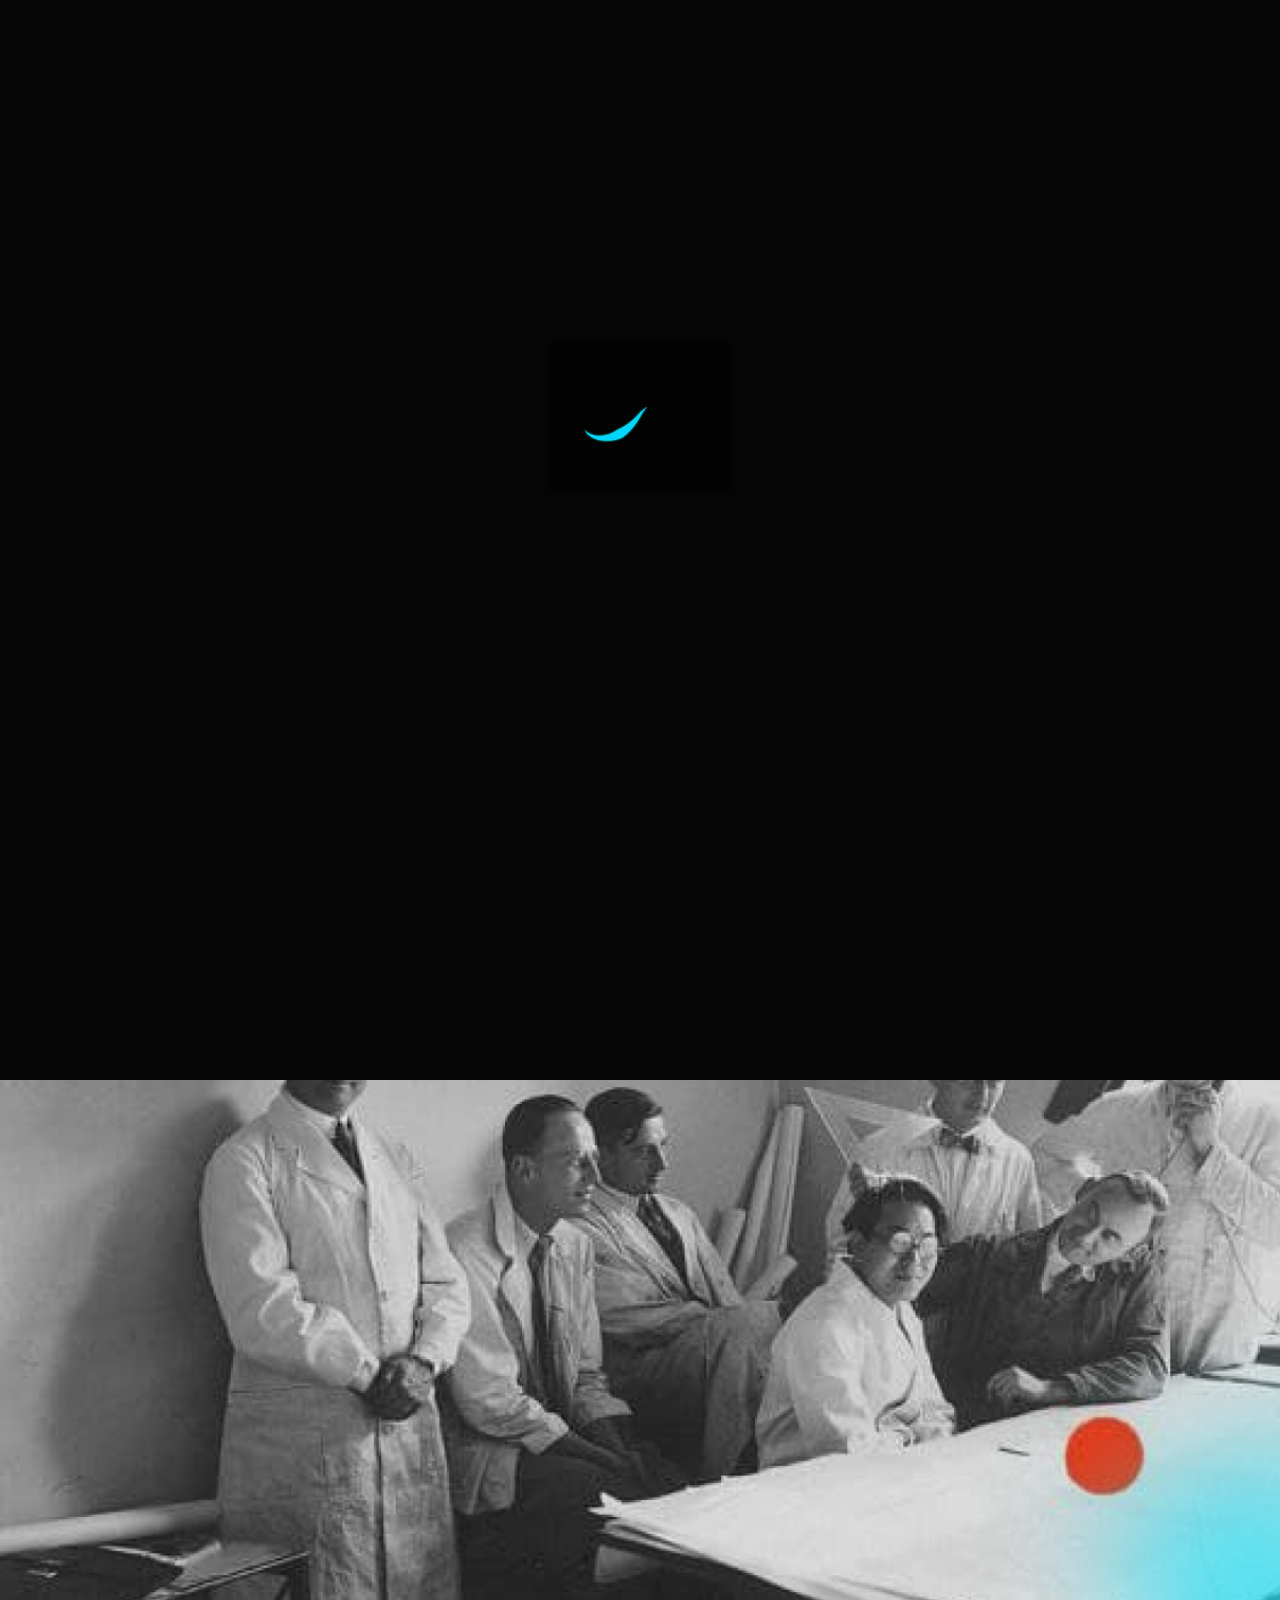
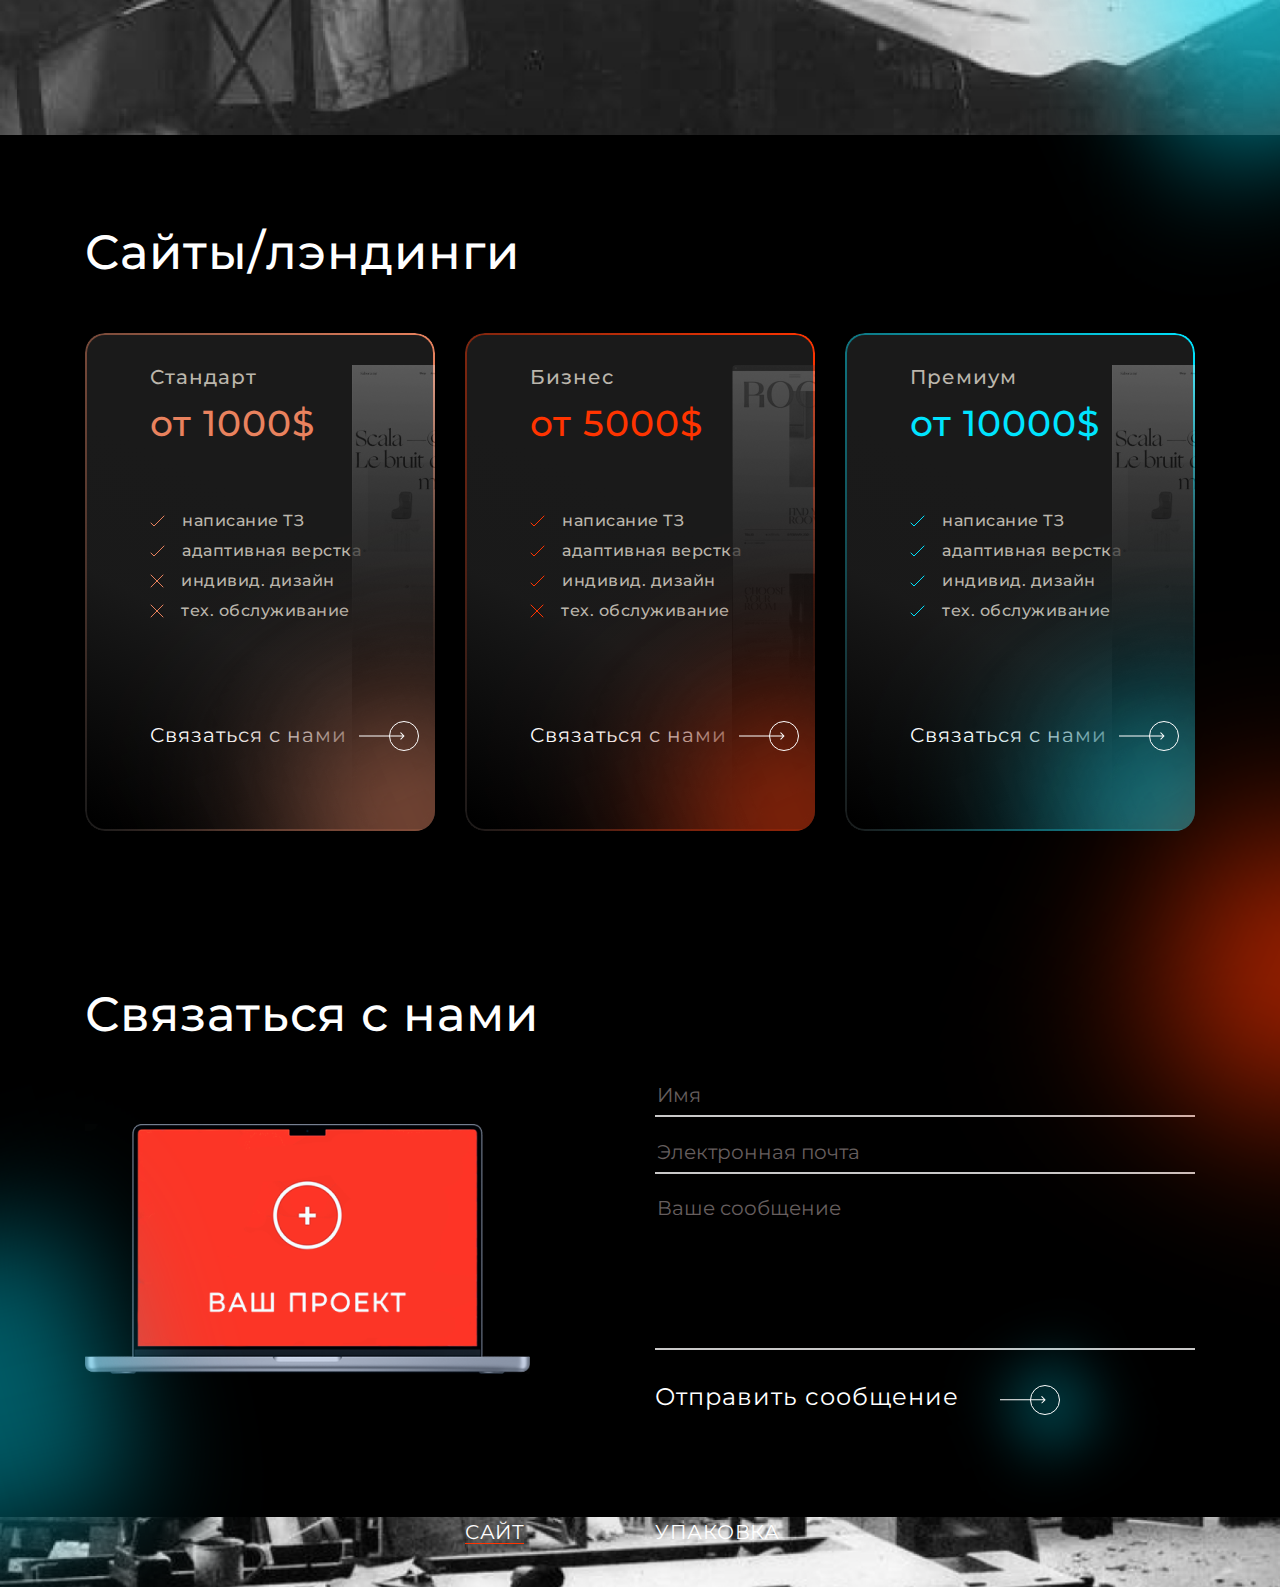
==== index.html @ 776e294a "feat: update pages" ====
<!DOCTYPE html>
<html lang="ru">

<head>
    <meta charset="UTF-8">
    <meta http-equiv="X-UA-Compatible" content="IE=edge">
    <meta name="viewport" content="width=device-width, initial-scale=1.0">
    <link rel="shortcut icon" href="./assets/favicon.png" type="image/x-icon">
    <link rel="stylesheet" href="./css/base.css">
    <link rel="stylesheet" href="./css/bootstrap/bootstrap.css">
    <link rel="stylesheet" href="./css/vendor.css">
    <link rel="stylesheet" href="./css/style.css">
    <title>Design Lab</title>
</head>

<body>
    <div class="wrapper">
        <header class="header">
            <div class="spot-1"></div>
            <div class="spot-2"></div>
            <div class="spot-3"></div>
            <div class="spot-4"></div>
            <div class="header__inner">
                <div class="header__menu">
                    <div class="container">
                        <div class="header__menu-list row">
                            <li
                                class="header__menu-item col-4 justify-content-center justify-content-sm-end  d-flex align-items-center">
                                <a href="./index.html" class="header__menu-link active">сайт</a>
                            </li>
                            <li class="header__menu-item col-4 d-flex justify-content-center align-items-center">
                                <a href="./index.html" class="header__menu-logo logo">
                                    <img src="./assets/header/logo.svg" alt="logo">
                                </a>
                            </li>
                            <li class="header__menu-item col-4 justify-content-start d-flex align-items-center">
                                <a href="./packing.html" class="header__menu-link">упаковка</a>
                            </li>
                        </div>
                    </div>
                </div>
                <div class="header__bottom">
                    <div class="container">
                        <div class="header__bottom-inner row justify-content-center">
                            <div class="col-5"></div>

                            <div class="header__bottom-content">
                                <h1 class="header__title">Создание <span>веб-сайта</span></h1>
                                <p class="header__bottom-text">
                                    поможет <span>достичь главных целей бизнеса:</span> привлечь новых клиентов и
                                    создать
                                    профессиональный образ предприятия</span>
                                </p>
                                <div class="header__button-box">
                                    <div class="spot">
                                    </div>
                                    <span>
                                        Оставить заявку на сайт
                                    </span>
                                    <a href="#contacts" class="header__button">
                                        <svg class="header__button-arrow" width="46" height="8" viewBox="0 0 46 8"
                                            fill="none" xmlns="http://www.w3.org/2000/svg">
                                            <path
                                                d="M45.3536 4.35355C45.5488 4.15829 45.5488 3.84171 45.3536 3.64645L42.1716 0.464466C41.9763 0.269204 41.6597 0.269204 41.4645 0.464466C41.2692 0.659728 41.2692 0.976311 41.4645 1.17157L44.2929 4L41.4645 6.82843C41.2692 7.02369 41.2692 7.34027 41.4645 7.53553C41.6597 7.7308 41.9763 7.7308 42.1716 7.53553L45.3536 4.35355ZM0 4.5H45V3.5H0V4.5Z"
                                                fill="white" />
                                        </svg>
                                        <svg class="header__button-circle" width="30" height="30" viewBox="0 0 30 30"
                                            fill="none" xmlns="http://www.w3.org/2000/svg">
                                            <circle cx="15" cy="15" r="14.5" stroke="white" />
                                        </svg>
                                    </a>
                                </div>
                            </div>
                            <div
                                class="header__bottom-image col-sm-7 col-11 d-flex justify-content-sm-end justify-content-center">
                                <img src="./assets/header/header-image.png" alt="header-image">
                            </div>
                        </div>

                    </div>
                </div>
            </div>
        </header>
        <main class="main">
            <section class="slider">
                <div class="slider__inner">
                    <div class="spot-2"></div>
                    <div class="container">
                        <h2 class="slider__title title">История дизайна</h2>
                        <div class="slider__numbers ">
                            <div class="spot"></div>
                            <div class="slider__number active" data-value="0">
                                01
                            </div>
                            <span class="slider__strip active"></span>
                            <div class="slider__number"  data-value="1" >
                                02
                            </div>
                            <span class="slider__strip"></span>
                            <div class="slider__number"  data-value="2">
                                03
                            </div>
                        </div>
                    </div>
                    <div class="slider__box" id="slider__box">
                        <div class="slider__slide slider__slide--first ">
                            <!-- <img src="./assets/slider/first-slide.jpg" alt="first-slide"> -->
                        </div>
                        <div class="slider__slide  slider__slide--second">
                            <!-- <img src="./assets/slider/second-slide.jpg" alt="second-slide"> -->
                        </div>
                        <div class="slider__slide  slider__slide--third">
                            <!-- <img src="./assets/slider/third-slide.jpg" alt="third-slide"> -->
                        </div>
                    </div>
                </div>
            </section>
            <section class="prices">
                <div class="spot"></div>
                <div class="container">
                    <h2 class="prices__title title">
                        Cайты/лэндинги
                    </h2>
                    <div class="prices__inner row">
                        <div class="col-lg-4 col-sm-6 col-12 ">
                            <div class="prices__box prices__box--standart" >
                                <div class="prices__box-spot--first"></div>
                                <div class="prices__box-spot--second"></div>
                                <img class="prices__box-img" src="./assets/prices/first-item.png" alt="standart">
                                <span class="prices__box-name">Стандарт </span>
                                <div class="prices__box-price">от 1000$</div>
                                <ul class="prices__box-services">
                                    <li>
                                        <svg width="15" height="12" viewBox="0 0 15 12" fill="none"
                                            xmlns="http://www.w3.org/2000/svg">
                                            <path d="M1 8L4 11L14 1" stroke="#E9825E" stroke-linecap="round" />
                                        </svg>
                                        <span>
                                            написание ТЗ
                                        </span>
                                    </li>
                                    <li>
                                        <svg width="15" height="12" viewBox="0 0 15 12" fill="none"
                                            xmlns="http://www.w3.org/2000/svg">
                                            <path d="M1 8L4 11L14 1" stroke="#E9825E" stroke-linecap="round" />
                                        </svg>
                                        <span>
                                            адаптивная верстка
                                        </span>
                                    </li>
                                    <li>
                                        <svg width="14" height="14" viewBox="0 0 14 14" fill="none"
                                            xmlns="http://www.w3.org/2000/svg">
                                            <path d="M1 1L13 13M13 1L1 13" stroke="#E9825E" stroke-linecap="round" />
                                        </svg>
                                        <span>
                                            индивид. дизайн
                                        </span>

                                    </li>
                                    <li>
                                        <svg width="14" height="14" viewBox="0 0 14 14" fill="none"
                                            xmlns="http://www.w3.org/2000/svg">
                                            <path d="M1 1L13 13M13 1L1 13" stroke="#E9825E" stroke-linecap="round" />
                                        </svg>
                                        <span>
                                            тех. обслуживание
                                        </span>
                                    </li>
                                </ul>
                                <div class="prices__box-contact">
                                    <span>Связаться с нами</span>
                                    <a href="#contacts" class="prices__box-button">
                                        <svg class="prices__box-arrow" width="46" height="8" viewBox="0 0 46 8"
                                            fill="none" xmlns="http://www.w3.org/2000/svg">
                                            <path
                                                d="M45.3536 4.35355C45.5488 4.15829 45.5488 3.84171 45.3536 3.64645L42.1716 0.464466C41.9763 0.269204 41.6597 0.269204 41.4645 0.464466C41.2692 0.659728 41.2692 0.976311 41.4645 1.17157L44.2929 4L41.4645 6.82843C41.2692 7.02369 41.2692 7.34027 41.4645 7.53553C41.6597 7.7308 41.9763 7.7308 42.1716 7.53553L45.3536 4.35355ZM0 4.5H45V3.5H0V4.5Z"
                                                fill="white" />
                                        </svg>
                                        <svg class="prices__box-circle" width="30" height="30" viewBox="0 0 30 30"
                                            fill="none" xmlns="http://www.w3.org/2000/svg">
                                            <circle cx="15" cy="15" r="14.5" stroke="white" />
                                        </svg>
                                    </a>
                                </div>
                            </div>
                        </div>
                        <div class="col-lg-4 col-sm-6 col-12">
                            <div class="prices__box  prices__box--business">
                                <div class="prices__box-spot--first"></div>
                                <div class="prices__box-spot--second"></div>
                                <img class="prices__box-img" src="./assets/prices/second-item.png" alt="business">

                                <span class="prices__box-name">Бизнес</span>
                                <div class="prices__box-price">от 5000$</div>
                                <ul class="prices__box-services">
                                    <li>
                                        <svg width="15" height="12" viewBox="0 0 15 12" fill="none"
                                            xmlns="http://www.w3.org/2000/svg">
                                            <path d="M1 8L4 11L14 1" stroke="#FF3400" stroke-linecap="round" />
                                        </svg>
                                        <span>
                                            написание ТЗ
                                        </span>
                                    </li>
                                    <li>
                                        <svg width="15" height="12" viewBox="0 0 15 12" fill="none"
                                            xmlns="http://www.w3.org/2000/svg">
                                            <path d="M1 8L4 11L14 1" stroke="#FF3400" stroke-linecap="round" />
                                        </svg>
                                        <span>
                                            адаптивная верстка
                                        </span>
                                    </li>
                                    <li>
                                        <svg width="15" height="12" viewBox="0 0 15 12" fill="none"
                                            xmlns="http://www.w3.org/2000/svg">
                                            <path d="M1 8L4 11L14 1" stroke="#FF3400" stroke-linecap="round" />
                                        </svg>
                                        <span>
                                            индивид. дизайн
                                        </span>

                                    </li>
                                    <li>
                                        <svg width="14" height="14" viewBox="0 0 14 14" fill="none"
                                            xmlns="http://www.w3.org/2000/svg">
                                            <path d="M1 1L13 13M13 1L1 13" stroke="#FF3400" stroke-linecap="round" />
                                        </svg>
                                        <span>
                                            тех. обслуживание
                                        </span>
                                    </li>
                                </ul>
                                <div class="prices__box-contact">
                                    <span>Связаться с нами</span>
                                    <a href="#contacts" class="prices__box-button">
                                        <svg class="prices__box-arrow" width="46" height="8" viewBox="0 0 46 8"
                                            fill="none" xmlns="http://www.w3.org/2000/svg">
                                            <path
                                                d="M45.3536 4.35355C45.5488 4.15829 45.5488 3.84171 45.3536 3.64645L42.1716 0.464466C41.9763 0.269204 41.6597 0.269204 41.4645 0.464466C41.2692 0.659728 41.2692 0.976311 41.4645 1.17157L44.2929 4L41.4645 6.82843C41.2692 7.02369 41.2692 7.34027 41.4645 7.53553C41.6597 7.7308 41.9763 7.7308 42.1716 7.53553L45.3536 4.35355ZM0 4.5H45V3.5H0V4.5Z"
                                                fill="white" />
                                        </svg>
                                        <svg class="prices__box-circle" width="30" height="30" viewBox="0 0 30 30"
                                            fill="none" xmlns="http://www.w3.org/2000/svg">
                                            <circle cx="15" cy="15" r="14.5" stroke="white" />
                                        </svg>
                                    </a>
                                </div>
                            </div>
                        </div>
                        <div class="col-lg-4 col-sm-6 col-12">
                            <div class="prices__box  prices__box--premium ">
                                <div class="prices__box-spot--first"></div>
                                <div class="prices__box-spot--second"></div>
                                <img class="prices__box-img" src="./assets/prices/third-item.png" alt="premium">
                                <span class="prices__box-name">Премиум</span>
                                <div class="prices__box-price">от 10000$</div>
                                <ul class="prices__box-services">
                                    <li>
                                        <svg width="15" height="12" viewBox="0 0 15 12" fill="none"
                                            xmlns="http://www.w3.org/2000/svg">
                                            <path d="M1 8L4 11L14 1" stroke="#00E4FF" stroke-linecap="round" />
                                        </svg>
                                        <span>
                                            написание ТЗ
                                        </span>
                                    </li>
                                    <li>
                                        <svg width="15" height="12" viewBox="0 0 15 12" fill="none"
                                            xmlns="http://www.w3.org/2000/svg">
                                            <path d="M1 8L4 11L14 1" stroke="#00E4FF" stroke-linecap="round" />
                                        </svg>
                                        <span>
                                            адаптивная верстка
                                        </span>
                                    </li>
                                    <li>
                                        <svg width="15" height="12" viewBox="0 0 15 12" fill="none"
                                            xmlns="http://www.w3.org/2000/svg">
                                            <path d="M1 8L4 11L14 1" stroke="#00E4FF" stroke-linecap="round" />
                                        </svg>
                                        <span>
                                            индивид. дизайн
                                        </span>

                                    </li>
                                    <li>
                                        <svg width="15" height="12" viewBox="0 0 15 12" fill="none"
                                            xmlns="http://www.w3.org/2000/svg">
                                            <path d="M1 8L4 11L14 1" stroke="#00E4FF" stroke-linecap="round" />
                                        </svg>
                                        <span>
                                            тех. обслуживание
                                        </span>
                                    </li>
                                </ul>
                                <div class="prices__box-contact">
                                    <span>Связаться с нами</span>
                                    <a href="#contacts" class="prices__box-button">
                                        <svg class="prices__box-arrow" width="46" height="8" viewBox="0 0 46 8"
                                            fill="none" xmlns="http://www.w3.org/2000/svg">
                                            <path
                                                d="M45.3536 4.35355C45.5488 4.15829 45.5488 3.84171 45.3536 3.64645L42.1716 0.464466C41.9763 0.269204 41.6597 0.269204 41.4645 0.464466C41.2692 0.659728 41.2692 0.976311 41.4645 1.17157L44.2929 4L41.4645 6.82843C41.2692 7.02369 41.2692 7.34027 41.4645 7.53553C41.6597 7.7308 41.9763 7.7308 42.1716 7.53553L45.3536 4.35355ZM0 4.5H45V3.5H0V4.5Z"
                                                fill="white" />
                                        </svg>
                                        <svg class="prices__box-circle" width="30" height="30" viewBox="0 0 30 30"
                                            fill="none" xmlns="http://www.w3.org/2000/svg">
                                            <circle cx="15" cy="15" r="14.5" stroke="white" />
                                        </svg>
                                    </a>
                                </div>
                            </div>
                        </div>
                    </div>
                </div>
            </section>
            <section class="contacts" id="contacts">
                <div class="spot-1"></div>
                <div class="container">
                    <div class="contacts__inner">
                        <h2 class="contacts__title title">
                            Связаться с нами
                        </h2>
                        <div class="row d-flex justify-content-center">
                            <div class="col-sm-5 col-10">
                                <div class="contacts__image">
                                    <div class="contacts__image-box">
                                        <img src="./assets/contacts/computer.png" alt="computer">
                                    </div>
                                </div>
                            </div>
                            <div class="col-1 contacts__empty-box"></div>
                            <div class="col-sm-6 col-12">
                                <form name="contactForm" id="contactForm" method="post" novalidate="novalidate">
                                    <fieldset>
                                        <div class="form-field">
                                            <input name="contactName" type="text" id="contactName" placeholder="Имя"
                                                value="" minlength="2" required="" aria-required="true"
                                                class="full-width">
                                        </div>
                                        <div class="form-field">
                                            <input name="contactEmail" type="email" id="contactEmail"
                                                placeholder="Электронная почта" value="" required=""
                                                aria-required="true" class="full-width">
                                        </div>
                                        <div class="form-field">
                                            <textarea name="contactMessage" id="contactMessage"
                                                placeholder="Ваше сообщение" rows="6" cols="50" required=""
                                                aria-required="true" class="full-width"></textarea>
                                        </div>
                                        <div class="form-field form__button-box">
                                            <div class="spot"></div>
                                            <span class="form__prebutton">
                                                Отправить сообщение
                                            </span>
                                            <button class="form__button">
                                               
                                                <svg class="form__button-arrow" width="46" height="8" viewBox="0 0 46 8"
                                                    fill="none" xmlns="http://www.w3.org/2000/svg">
                                                    <path
                                                        d="M45.3536 4.35355C45.5488 4.15829 45.5488 3.84171 45.3536 3.64645L42.1716 0.464466C41.9763 0.269204 41.6597 0.269204 41.4645 0.464466C41.2692 0.659728 41.2692 0.976311 41.4645 1.17157L44.2929 4L41.4645 6.82843C41.2692 7.02369 41.2692 7.34027 41.4645 7.53553C41.6597 7.7308 41.9763 7.7308 42.1716 7.53553L45.3536 4.35355ZM0 4.5H45V3.5H0V4.5Z"
                                                        fill="white" />
                                                </svg>
                                                <svg class="form__button-circle" width="30" height="30"
                                                    viewBox="0 0 30 30" fill="none" xmlns="http://www.w3.org/2000/svg">
                                                    <circle cx="15" cy="15" r="14.5" stroke="white" />
                                                </svg>
                                            </button>
                                        </div>
                                    </fieldset>
                                </form>
                            </div>
                        </div>
                    </div>
                </div>
            </section>
        </main>
        <footer class="footer">
            <div class="container">
                <div class="footer__inner">
                    <div class="row justify-content-center">
                        <div class="col-lg-4 col-sm-6"></div>
                        <div class="col-lg-2 col-4 col-sm-3">
                            <a href="./index.html" class="footer__site footer__link active">сайт</a>
                        </div>
                        <div class="col-lg-2 col-6 col-sm-3">
                            <a href="./packing.html" class="footer__packaging footer__link">
                                упаковка
                            </a>
                        </div>
                        <div class="col-lg-4 col-10 col-sm-6 ms-sm-auto">
                            <a href="http://lab-design.by/" class="footer__email">
                                Дизайн сайта — www.lab-design.by
                            </a>
                        </div>
                    </div>
                </div>
            </div>
        </footer>



        <div class="gradient-box">



        </div>
</body>
<div id="preloader">
    <div id="loader">
        <!-- <div class="line-scale-pulse-out">
                    <div></div>
                    <div></div>
                    <div></div>
                    <div></div>
                    <div></div> -->
        <img src="./assets/preloder.gif" alt="preloder">
    </div>
</div>
</div>


<script
      src="https://code.jquery.com/jquery-3.6.0.min.js"
      integrity="sha256-/xUj+3OJU5yExlq6GSYGSHk7tPXikynS7ogEvDej/m4="
      crossorigin="anonymous"
    ></script>
<script src="js/plugins.js"></script>
<script src="js/main.js"></script>
<script src="js/scroll.js"></script>
<script src="js/menu.js"></script>
</body>



</html>
---- css/base.css ----
html {
    font-family: sans-serif;
    line-height: 1.15;
    -ms-text-size-adjust: 100%;
    -webkit-text-size-adjust: 100%;
}

body {
    margin: 0;
}
ul,ol{
    padding: 0 !important;
}
article,
aside,
footer,
header,
nav,
section {
    display: block;
}

h1 {
    font-size: 2em;
    margin: 0.67em 0;
}

figcaption,
figure,
main {
    display: block;
}

figure {
    margin: 1em 40px;
}

hr {
    box-sizing: content-box;
    height: 0;
    overflow: visible;
}

pre {
    font-family: monospace, monospace;
    font-size: 1em;
}

a {
    background-color: transparent;
    -webkit-text-decoration-skip: objects;
}

a:active,
a:hover {
    outline-width: 0;
}

abbr[title] {
    border-bottom: none;
    text-decoration: underline;
    text-decoration: underline dotted;
}

b,
strong {
    font-weight: inherit;
}

b,
strong {
    font-weight: bolder;
}

code,
kbd,
samp {
    font-family: monospace, monospace;
    font-size: 1em;
}

dfn {
    font-style: italic;
}

mark {
    background-color: #ff0;
    color: #000;
}

small {
    font-size: 80%;
}

sub,
sup {
    font-size: 75%;
    line-height: 0;
    position: relative;
    vertical-align: baseline;
}

sub {
    bottom: -0.25em;
}

sup {
    top: -0.5em;
}

audio,
video {
    display: inline-block;
}

audio:not([controls]) {
    display: none;
    height: 0;
}

img {
    border-style: none;
}

svg:not(:root) {
    overflow: hidden;
}

button,
input,
optgroup,
select,
textarea {
    font-family: sans-serif;
    font-size: 100%;
    line-height: 1.15;
    margin: 0;
}

button,
input {
    overflow: visible;
}

button,
select {
    text-transform: none;
}

button,
html [type="button"],
[type="reset"],
[type="submit"] {
    -webkit-appearance: button;
}

button::-moz-focus-inner,
[type="button"]::-moz-focus-inner,
[type="reset"]::-moz-focus-inner,
[type="submit"]::-moz-focus-inner {
    border-style: none;
    padding: 0;
}

button:-moz-focusring,
[type="button"]:-moz-focusring,
[type="reset"]:-moz-focusring,
[type="submit"]:-moz-focusring {
    outline: 1px dotted ButtonText;
}

fieldset {
    border: 1px solid #c0c0c0;
    margin: 0 2px;
    padding: 0.35em 0.625em 0.75em;
}

legend {
    box-sizing: border-box;
    color: inherit;
    display: table;
    max-width: 100%;
    padding: 0;
    white-space: normal;
}

progress {
    display: inline-block;
    vertical-align: baseline;
}

textarea {
    overflow: auto;
}

[type="checkbox"],
[type="radio"] {
    box-sizing: border-box;
    padding: 0;
}

[type="number"]::-webkit-inner-spin-button,
[type="number"]::-webkit-outer-spin-button {
    height: auto;
}

[type="search"] {
    -webkit-appearance: textfield;
    outline-offset: -2px;
}

[type="search"]::-webkit-search-cancel-button,
[type="search"]::-webkit-search-decoration {
    -webkit-appearance: none;
}

::-webkit-file-upload-button {
    -webkit-appearance: button;
    font: inherit;
}

details,
menu {
    display: block;
}

summary {
    display: list-item;
}

canvas {
    display: inline-block;
}

template {
    display: none;
}

[hidden] {
    display: none;
}


/* ===================================================================
 * # basic/base setup styles
 *
 * ------------------------------------------------------------------- */
html {
    font-size: 62.5%;
    box-sizing: border-box;
}

*,
*::before,
*::after {
    box-sizing: inherit;
}

body {
    font-weight: normal;
    line-height: 1;
    word-wrap: break-word;
    text-rendering: optimizeLegibility;
    -webkit-overflow-scrolling: touch;
    -webkit-text-size-adjust: none;
}

body,
input,
button {
    -moz-osx-font-smoothing: grayscale;
    -webkit-font-smoothing: antialiased;
}


/* ------------------------------------------------------------------- 
 * ## Media
 * ------------------------------------------------------------------- */
img,
video {
    max-width: 100%;
    height: auto;
}


/* ------------------------------------------------------------------- 
 * ## Typography resets 
 * ------------------------------------------------------------------- */
div,
dl,
dt,
dd,
ul,
ol,
li,
h1,
h2,
h3,
h4,
h5,
h6,
pre,
form,
p,
blockquote,
th,
td {
    margin: 0;
    padding: 0;
}

h1,
h2,
h3,
h4,
h5,
h6 {
    -webkit-font-smoothing: auto;
    -webkit-font-smoothing: antialiased;
    -webkit-font-variant-ligatures: common-ligatures;
    -moz-font-variant-ligatures: common-ligatures;
    font-variant-ligatures: common-ligatures;
    text-rendering: optimizeLegibility;
}

em,
i {
    font-style: italic;
    line-height: inherit;
}

strong,
b {
    font-weight: bold;
    line-height: inherit;
}

small {
    font-size: 60%;
    line-height: inherit;
}

ol,
ul {
    list-style: none;
}

li {
    display: block;
}
---- css/vendor.css ----
/* =================================================================== 
 *
 *  Glint v1.0 Vendor/Third Party CSS 
 *  11-20-2017
 *  ------------------------------------------------------------------
 *
 *  TOC:
 *  # animate on scroll
 *  # slick slider
 *  # photoswipe
 *  # photoSwipe skin
 *
 * =================================================================== */


/* ===================================================================
 * # animate on scroll 
 * https://michalsnik.github.io/aos/
 *
 * ------------------------------------------------------------------- */
[data-aos][data-aos][data-aos-duration='50'], body[data-aos-duration='50'] [data-aos] {
    transition-duration: 50ms;
}

[data-aos][data-aos][data-aos-delay='50'], body[data-aos-delay='50'] [data-aos] {
    transition-delay: 0;
}

[data-aos][data-aos][data-aos-delay='50'].aos-animate, body[data-aos-delay='50'] [data-aos].aos-animate {
    transition-delay: 50ms;
}

[data-aos][data-aos][data-aos-duration='100'], body[data-aos-duration='100'] [data-aos] {
    transition-duration: .1s;
}

[data-aos][data-aos][data-aos-delay='100'], body[data-aos-delay='100'] [data-aos] {
    transition-delay: 0;
}

[data-aos][data-aos][data-aos-delay='100'].aos-animate, body[data-aos-delay='100'] [data-aos].aos-animate {
    transition-delay: .1s;
}

[data-aos][data-aos][data-aos-duration='150'], body[data-aos-duration='150'] [data-aos] {
    transition-duration: .15s;
}

[data-aos][data-aos][data-aos-delay='150'], body[data-aos-delay='150'] [data-aos] {
    transition-delay: 0;
}

[data-aos][data-aos][data-aos-delay='150'].aos-animate, body[data-aos-delay='150'] [data-aos].aos-animate {
    transition-delay: .15s;
}

[data-aos][data-aos][data-aos-duration='200'], body[data-aos-duration='200'] [data-aos] {
    transition-duration: .2s;
}

[data-aos][data-aos][data-aos-delay='200'], body[data-aos-delay='200'] [data-aos] {
    transition-delay: 0;
}

[data-aos][data-aos][data-aos-delay='200'].aos-animate, body[data-aos-delay='200'] [data-aos].aos-animate {
    transition-delay: .2s;
}

[data-aos][data-aos][data-aos-duration='250'], body[data-aos-duration='250'] [data-aos] {
    transition-duration: .25s;
}

[data-aos][data-aos][data-aos-delay='250'], body[data-aos-delay='250'] [data-aos] {
    transition-delay: 0;
}

[data-aos][data-aos][data-aos-delay='250'].aos-animate, body[data-aos-delay='250'] [data-aos].aos-animate {
    transition-delay: .25s;
}

[data-aos][data-aos][data-aos-duration='300'], body[data-aos-duration='300'] [data-aos] {
    transition-duration: .3s;
}

[data-aos][data-aos][data-aos-delay='300'], body[data-aos-delay='300'] [data-aos] {
    transition-delay: 0;
}

[data-aos][data-aos][data-aos-delay='300'].aos-animate, body[data-aos-delay='300'] [data-aos].aos-animate {
    transition-delay: .3s;
}

[data-aos][data-aos][data-aos-duration='350'], body[data-aos-duration='350'] [data-aos] {
    transition-duration: .35s;
}

[data-aos][data-aos][data-aos-delay='350'], body[data-aos-delay='350'] [data-aos] {
    transition-delay: 0;
}

[data-aos][data-aos][data-aos-delay='350'].aos-animate, body[data-aos-delay='350'] [data-aos].aos-animate {
    transition-delay: .35s;
}

[data-aos][data-aos][data-aos-duration='400'], body[data-aos-duration='400'] [data-aos] {
    transition-duration: .4s;
}

[data-aos][data-aos][data-aos-delay='400'], body[data-aos-delay='400'] [data-aos] {
    transition-delay: 0;
}

[data-aos][data-aos][data-aos-delay='400'].aos-animate, body[data-aos-delay='400'] [data-aos].aos-animate {
    transition-delay: .4s;
}

[data-aos][data-aos][data-aos-duration='450'], body[data-aos-duration='450'] [data-aos] {
    transition-duration: .45s;
}

[data-aos][data-aos][data-aos-delay='450'], body[data-aos-delay='450'] [data-aos] {
    transition-delay: 0;
}

[data-aos][data-aos][data-aos-delay='450'].aos-animate, body[data-aos-delay='450'] [data-aos].aos-animate {
    transition-delay: .45s;
}

[data-aos][data-aos][data-aos-duration='500'], body[data-aos-duration='500'] [data-aos] {
    transition-duration: .5s;
}

[data-aos][data-aos][data-aos-delay='500'], body[data-aos-delay='500'] [data-aos] {
    transition-delay: 0;
}

[data-aos][data-aos][data-aos-delay='500'].aos-animate, body[data-aos-delay='500'] [data-aos].aos-animate {
    transition-delay: .5s;
}

[data-aos][data-aos][data-aos-duration='550'], body[data-aos-duration='550'] [data-aos] {
    transition-duration: .55s;
}

[data-aos][data-aos][data-aos-delay='550'], body[data-aos-delay='550'] [data-aos] {
    transition-delay: 0;
}

[data-aos][data-aos][data-aos-delay='550'].aos-animate, body[data-aos-delay='550'] [data-aos].aos-animate {
    transition-delay: .55s;
}

[data-aos][data-aos][data-aos-duration='600'], body[data-aos-duration='600'] [data-aos] {
    transition-duration: .6s;
}

[data-aos][data-aos][data-aos-delay='600'], body[data-aos-delay='600'] [data-aos] {
    transition-delay: 0;
}

[data-aos][data-aos][data-aos-delay='600'].aos-animate, body[data-aos-delay='600'] [data-aos].aos-animate {
    transition-delay: .6s;
}

[data-aos][data-aos][data-aos-duration='650'], body[data-aos-duration='650'] [data-aos] {
    transition-duration: .65s;
}

[data-aos][data-aos][data-aos-delay='650'], body[data-aos-delay='650'] [data-aos] {
    transition-delay: 0;
}

[data-aos][data-aos][data-aos-delay='650'].aos-animate, body[data-aos-delay='650'] [data-aos].aos-animate {
    transition-delay: .65s;
}

[data-aos][data-aos][data-aos-duration='700'], body[data-aos-duration='700'] [data-aos] {
    transition-duration: .7s;
}

[data-aos][data-aos][data-aos-delay='700'], body[data-aos-delay='700'] [data-aos] {
    transition-delay: 0;
}

[data-aos][data-aos][data-aos-delay='700'].aos-animate, body[data-aos-delay='700'] [data-aos].aos-animate {
    transition-delay: .7s;
}

[data-aos][data-aos][data-aos-duration='750'], body[data-aos-duration='750'] [data-aos] {
    transition-duration: .75s;
}

[data-aos][data-aos][data-aos-delay='750'], body[data-aos-delay='750'] [data-aos] {
    transition-delay: 0;
}

[data-aos][data-aos][data-aos-delay='750'].aos-animate, body[data-aos-delay='750'] [data-aos].aos-animate {
    transition-delay: .75s;
}

[data-aos][data-aos][data-aos-duration='800'], body[data-aos-duration='800'] [data-aos] {
    transition-duration: .8s;
}

[data-aos][data-aos][data-aos-delay='800'], body[data-aos-delay='800'] [data-aos] {
    transition-delay: 0;
}

[data-aos][data-aos][data-aos-delay='800'].aos-animate, body[data-aos-delay='800'] [data-aos].aos-animate {
    transition-delay: .8s;
}

[data-aos][data-aos][data-aos-duration='850'], body[data-aos-duration='850'] [data-aos] {
    transition-duration: .85s;
}

[data-aos][data-aos][data-aos-delay='850'], body[data-aos-delay='850'] [data-aos] {
    transition-delay: 0;
}

[data-aos][data-aos][data-aos-delay='850'].aos-animate, body[data-aos-delay='850'] [data-aos].aos-animate {
    transition-delay: .85s;
}

[data-aos][data-aos][data-aos-duration='900'], body[data-aos-duration='900'] [data-aos] {
    transition-duration: .9s;
}

[data-aos][data-aos][data-aos-delay='900'], body[data-aos-delay='900'] [data-aos] {
    transition-delay: 0;
}

[data-aos][data-aos][data-aos-delay='900'].aos-animate, body[data-aos-delay='900'] [data-aos].aos-animate {
    transition-delay: .9s;
}

[data-aos][data-aos][data-aos-duration='950'], body[data-aos-duration='950'] [data-aos] {
    transition-duration: .95s;
}

[data-aos][data-aos][data-aos-delay='950'], body[data-aos-delay='950'] [data-aos] {
    transition-delay: 0;
}

[data-aos][data-aos][data-aos-delay='950'].aos-animate, body[data-aos-delay='950'] [data-aos].aos-animate {
    transition-delay: .95s;
}

[data-aos][data-aos][data-aos-duration='1000'], body[data-aos-duration='1000'] [data-aos] {
    transition-duration: 1s;
}

[data-aos][data-aos][data-aos-delay='1000'], body[data-aos-delay='1000'] [data-aos] {
    transition-delay: 0;
}

[data-aos][data-aos][data-aos-delay='1000'].aos-animate, body[data-aos-delay='1000'] [data-aos].aos-animate {
    transition-delay: 1s;
}

[data-aos][data-aos][data-aos-duration='1050'], body[data-aos-duration='1050'] [data-aos] {
    transition-duration: 1.05s;
}

[data-aos][data-aos][data-aos-delay='1050'], body[data-aos-delay='1050'] [data-aos] {
    transition-delay: 0;
}

[data-aos][data-aos][data-aos-delay='1050'].aos-animate, body[data-aos-delay='1050'] [data-aos].aos-animate {
    transition-delay: 1.05s;
}

[data-aos][data-aos][data-aos-duration='1100'], body[data-aos-duration='1100'] [data-aos] {
    transition-duration: 1.1s;
}

[data-aos][data-aos][data-aos-delay='1100'], body[data-aos-delay='1100'] [data-aos] {
    transition-delay: 0;
}

[data-aos][data-aos][data-aos-delay='1100'].aos-animate, body[data-aos-delay='1100'] [data-aos].aos-animate {
    transition-delay: 1.1s;
}

[data-aos][data-aos][data-aos-duration='1150'], body[data-aos-duration='1150'] [data-aos] {
    transition-duration: 1.15s;
}

[data-aos][data-aos][data-aos-delay='1150'], body[data-aos-delay='1150'] [data-aos] {
    transition-delay: 0;
}

[data-aos][data-aos][data-aos-delay='1150'].aos-animate, body[data-aos-delay='1150'] [data-aos].aos-animate {
    transition-delay: 1.15s;
}

[data-aos][data-aos][data-aos-duration='1200'], body[data-aos-duration='1200'] [data-aos] {
    transition-duration: 1.2s;
}

[data-aos][data-aos][data-aos-delay='1200'], body[data-aos-delay='1200'] [data-aos] {
    transition-delay: 0;
}

[data-aos][data-aos][data-aos-delay='1200'].aos-animate, body[data-aos-delay='1200'] [data-aos].aos-animate {
    transition-delay: 1.2s;
}

[data-aos][data-aos][data-aos-duration='1250'], body[data-aos-duration='1250'] [data-aos] {
    transition-duration: 1.25s;
}

[data-aos][data-aos][data-aos-delay='1250'], body[data-aos-delay='1250'] [data-aos] {
    transition-delay: 0;
}

[data-aos][data-aos][data-aos-delay='1250'].aos-animate, body[data-aos-delay='1250'] [data-aos].aos-animate {
    transition-delay: 1.25s;
}

[data-aos][data-aos][data-aos-duration='1300'], body[data-aos-duration='1300'] [data-aos] {
    transition-duration: 1.3s;
}

[data-aos][data-aos][data-aos-delay='1300'], body[data-aos-delay='1300'] [data-aos] {
    transition-delay: 0;
}

[data-aos][data-aos][data-aos-delay='1300'].aos-animate, body[data-aos-delay='1300'] [data-aos].aos-animate {
    transition-delay: 1.3s;
}

[data-aos][data-aos][data-aos-duration='1350'], body[data-aos-duration='1350'] [data-aos] {
    transition-duration: 1.35s;
}

[data-aos][data-aos][data-aos-delay='1350'], body[data-aos-delay='1350'] [data-aos] {
    transition-delay: 0;
}

[data-aos][data-aos][data-aos-delay='1350'].aos-animate, body[data-aos-delay='1350'] [data-aos].aos-animate {
    transition-delay: 1.35s;
}

[data-aos][data-aos][data-aos-duration='1400'], body[data-aos-duration='1400'] [data-aos] {
    transition-duration: 1.4s;
}

[data-aos][data-aos][data-aos-delay='1400'], body[data-aos-delay='1400'] [data-aos] {
    transition-delay: 0;
}

[data-aos][data-aos][data-aos-delay='1400'].aos-animate, body[data-aos-delay='1400'] [data-aos].aos-animate {
    transition-delay: 1.4s;
}

[data-aos][data-aos][data-aos-duration='1450'], body[data-aos-duration='1450'] [data-aos] {
    transition-duration: 1.45s;
}

[data-aos][data-aos][data-aos-delay='1450'], body[data-aos-delay='1450'] [data-aos] {
    transition-delay: 0;
}

[data-aos][data-aos][data-aos-delay='1450'].aos-animate, body[data-aos-delay='1450'] [data-aos].aos-animate {
    transition-delay: 1.45s;
}

[data-aos][data-aos][data-aos-duration='1500'], body[data-aos-duration='1500'] [data-aos] {
    transition-duration: 1.5s;
}

[data-aos][data-aos][data-aos-delay='1500'], body[data-aos-delay='1500'] [data-aos] {
    transition-delay: 0;
}

[data-aos][data-aos][data-aos-delay='1500'].aos-animate, body[data-aos-delay='1500'] [data-aos].aos-animate {
    transition-delay: 1.5s;
}

[data-aos][data-aos][data-aos-duration='1550'], body[data-aos-duration='1550'] [data-aos] {
    transition-duration: 1.55s;
}

[data-aos][data-aos][data-aos-delay='1550'], body[data-aos-delay='1550'] [data-aos] {
    transition-delay: 0;
}

[data-aos][data-aos][data-aos-delay='1550'].aos-animate, body[data-aos-delay='1550'] [data-aos].aos-animate {
    transition-delay: 1.55s;
}

[data-aos][data-aos][data-aos-duration='1600'], body[data-aos-duration='1600'] [data-aos] {
    transition-duration: 1.6s;
}

[data-aos][data-aos][data-aos-delay='1600'], body[data-aos-delay='1600'] [data-aos] {
    transition-delay: 0;
}

[data-aos][data-aos][data-aos-delay='1600'].aos-animate, body[data-aos-delay='1600'] [data-aos].aos-animate {
    transition-delay: 1.6s;
}

[data-aos][data-aos][data-aos-duration='1650'], body[data-aos-duration='1650'] [data-aos] {
    transition-duration: 1.65s;
}

[data-aos][data-aos][data-aos-delay='1650'], body[data-aos-delay='1650'] [data-aos] {
    transition-delay: 0;
}

[data-aos][data-aos][data-aos-delay='1650'].aos-animate, body[data-aos-delay='1650'] [data-aos].aos-animate {
    transition-delay: 1.65s;
}

[data-aos][data-aos][data-aos-duration='1700'], body[data-aos-duration='1700'] [data-aos] {
    transition-duration: 1.7s;
}

[data-aos][data-aos][data-aos-delay='1700'], body[data-aos-delay='1700'] [data-aos] {
    transition-delay: 0;
}

[data-aos][data-aos][data-aos-delay='1700'].aos-animate, body[data-aos-delay='1700'] [data-aos].aos-animate {
    transition-delay: 1.7s;
}

[data-aos][data-aos][data-aos-duration='1750'], body[data-aos-duration='1750'] [data-aos] {
    transition-duration: 1.75s;
}

[data-aos][data-aos][data-aos-delay='1750'], body[data-aos-delay='1750'] [data-aos] {
    transition-delay: 0;
}

[data-aos][data-aos][data-aos-delay='1750'].aos-animate, body[data-aos-delay='1750'] [data-aos].aos-animate {
    transition-delay: 1.75s;
}

[data-aos][data-aos][data-aos-duration='1800'], body[data-aos-duration='1800'] [data-aos] {
    transition-duration: 1.8s;
}

[data-aos][data-aos][data-aos-delay='1800'], body[data-aos-delay='1800'] [data-aos] {
    transition-delay: 0;
}

[data-aos][data-aos][data-aos-delay='1800'].aos-animate, body[data-aos-delay='1800'] [data-aos].aos-animate {
    transition-delay: 1.8s;
}

[data-aos][data-aos][data-aos-duration='1850'], body[data-aos-duration='1850'] [data-aos] {
    transition-duration: 1.85s;
}

[data-aos][data-aos][data-aos-delay='1850'], body[data-aos-delay='1850'] [data-aos] {
    transition-delay: 0;
}

[data-aos][data-aos][data-aos-delay='1850'].aos-animate, body[data-aos-delay='1850'] [data-aos].aos-animate {
    transition-delay: 1.85s;
}

[data-aos][data-aos][data-aos-duration='1900'], body[data-aos-duration='1900'] [data-aos] {
    transition-duration: 1.9s;
}

[data-aos][data-aos][data-aos-delay='1900'], body[data-aos-delay='1900'] [data-aos] {
    transition-delay: 0;
}

[data-aos][data-aos][data-aos-delay='1900'].aos-animate, body[data-aos-delay='1900'] [data-aos].aos-animate {
    transition-delay: 1.9s;
}

[data-aos][data-aos][data-aos-duration='1950'], body[data-aos-duration='1950'] [data-aos] {
    transition-duration: 1.95s;
}

[data-aos][data-aos][data-aos-delay='1950'], body[data-aos-delay='1950'] [data-aos] {
    transition-delay: 0;
}

[data-aos][data-aos][data-aos-delay='1950'].aos-animate, body[data-aos-delay='1950'] [data-aos].aos-animate {
    transition-delay: 1.95s;
}

[data-aos][data-aos][data-aos-duration='2000'], body[data-aos-duration='2000'] [data-aos] {
    transition-duration: 2s;
}

[data-aos][data-aos][data-aos-delay='2000'], body[data-aos-delay='2000'] [data-aos] {
    transition-delay: 0;
}

[data-aos][data-aos][data-aos-delay='2000'].aos-animate, body[data-aos-delay='2000'] [data-aos].aos-animate {
    transition-delay: 2s;
}

[data-aos][data-aos][data-aos-duration='2050'], body[data-aos-duration='2050'] [data-aos] {
    transition-duration: 2.05s;
}

[data-aos][data-aos][data-aos-delay='2050'], body[data-aos-delay='2050'] [data-aos] {
    transition-delay: 0;
}

[data-aos][data-aos][data-aos-delay='2050'].aos-animate, body[data-aos-delay='2050'] [data-aos].aos-animate {
    transition-delay: 2.05s;
}

[data-aos][data-aos][data-aos-duration='2100'], body[data-aos-duration='2100'] [data-aos] {
    transition-duration: 2.1s;
}

[data-aos][data-aos][data-aos-delay='2100'], body[data-aos-delay='2100'] [data-aos] {
    transition-delay: 0;
}

[data-aos][data-aos][data-aos-delay='2100'].aos-animate, body[data-aos-delay='2100'] [data-aos].aos-animate {
    transition-delay: 2.1s;
}

[data-aos][data-aos][data-aos-duration='2150'], body[data-aos-duration='2150'] [data-aos] {
    transition-duration: 2.15s;
}

[data-aos][data-aos][data-aos-delay='2150'], body[data-aos-delay='2150'] [data-aos] {
    transition-delay: 0;
}

[data-aos][data-aos][data-aos-delay='2150'].aos-animate, body[data-aos-delay='2150'] [data-aos].aos-animate {
    transition-delay: 2.15s;
}

[data-aos][data-aos][data-aos-duration='2200'], body[data-aos-duration='2200'] [data-aos] {
    transition-duration: 2.2s;
}

[data-aos][data-aos][data-aos-delay='2200'], body[data-aos-delay='2200'] [data-aos] {
    transition-delay: 0;
}

[data-aos][data-aos][data-aos-delay='2200'].aos-animate, body[data-aos-delay='2200'] [data-aos].aos-animate {
    transition-delay: 2.2s;
}

[data-aos][data-aos][data-aos-duration='2250'], body[data-aos-duration='2250'] [data-aos] {
    transition-duration: 2.25s;
}

[data-aos][data-aos][data-aos-delay='2250'], body[data-aos-delay='2250'] [data-aos] {
    transition-delay: 0;
}

[data-aos][data-aos][data-aos-delay='2250'].aos-animate, body[data-aos-delay='2250'] [data-aos].aos-animate {
    transition-delay: 2.25s;
}

[data-aos][data-aos][data-aos-duration='2300'], body[data-aos-duration='2300'] [data-aos] {
    transition-duration: 2.3s;
}

[data-aos][data-aos][data-aos-delay='2300'], body[data-aos-delay='2300'] [data-aos] {
    transition-delay: 0;
}

[data-aos][data-aos][data-aos-delay='2300'].aos-animate, body[data-aos-delay='2300'] [data-aos].aos-animate {
    transition-delay: 2.3s;
}

[data-aos][data-aos][data-aos-duration='2350'], body[data-aos-duration='2350'] [data-aos] {
    transition-duration: 2.35s;
}

[data-aos][data-aos][data-aos-delay='2350'], body[data-aos-delay='2350'] [data-aos] {
    transition-delay: 0;
}

[data-aos][data-aos][data-aos-delay='2350'].aos-animate, body[data-aos-delay='2350'] [data-aos].aos-animate {
    transition-delay: 2.35s;
}

[data-aos][data-aos][data-aos-duration='2400'], body[data-aos-duration='2400'] [data-aos] {
    transition-duration: 2.4s;
}

[data-aos][data-aos][data-aos-delay='2400'], body[data-aos-delay='2400'] [data-aos] {
    transition-delay: 0;
}

[data-aos][data-aos][data-aos-delay='2400'].aos-animate, body[data-aos-delay='2400'] [data-aos].aos-animate {
    transition-delay: 2.4s;
}

[data-aos][data-aos][data-aos-duration='2450'], body[data-aos-duration='2450'] [data-aos] {
    transition-duration: 2.45s;
}

[data-aos][data-aos][data-aos-delay='2450'], body[data-aos-delay='2450'] [data-aos] {
    transition-delay: 0;
}

[data-aos][data-aos][data-aos-delay='2450'].aos-animate, body[data-aos-delay='2450'] [data-aos].aos-animate {
    transition-delay: 2.45s;
}

[data-aos][data-aos][data-aos-duration='2500'], body[data-aos-duration='2500'] [data-aos] {
    transition-duration: 2.5s;
}

[data-aos][data-aos][data-aos-delay='2500'], body[data-aos-delay='2500'] [data-aos] {
    transition-delay: 0;
}

[data-aos][data-aos][data-aos-delay='2500'].aos-animate, body[data-aos-delay='2500'] [data-aos].aos-animate {
    transition-delay: 2.5s;
}

[data-aos][data-aos][data-aos-duration='2550'], body[data-aos-duration='2550'] [data-aos] {
    transition-duration: 2.55s;
}

[data-aos][data-aos][data-aos-delay='2550'], body[data-aos-delay='2550'] [data-aos] {
    transition-delay: 0;
}

[data-aos][data-aos][data-aos-delay='2550'].aos-animate, body[data-aos-delay='2550'] [data-aos].aos-animate {
    transition-delay: 2.55s;
}

[data-aos][data-aos][data-aos-duration='2600'], body[data-aos-duration='2600'] [data-aos] {
    transition-duration: 2.6s;
}

[data-aos][data-aos][data-aos-delay='2600'], body[data-aos-delay='2600'] [data-aos] {
    transition-delay: 0;
}

[data-aos][data-aos][data-aos-delay='2600'].aos-animate, body[data-aos-delay='2600'] [data-aos].aos-animate {
    transition-delay: 2.6s;
}

[data-aos][data-aos][data-aos-duration='2650'], body[data-aos-duration='2650'] [data-aos] {
    transition-duration: 2.65s;
}

[data-aos][data-aos][data-aos-delay='2650'], body[data-aos-delay='2650'] [data-aos] {
    transition-delay: 0;
}

[data-aos][data-aos][data-aos-delay='2650'].aos-animate, body[data-aos-delay='2650'] [data-aos].aos-animate {
    transition-delay: 2.65s;
}

[data-aos][data-aos][data-aos-duration='2700'], body[data-aos-duration='2700'] [data-aos] {
    transition-duration: 2.7s;
}

[data-aos][data-aos][data-aos-delay='2700'], body[data-aos-delay='2700'] [data-aos] {
    transition-delay: 0;
}

[data-aos][data-aos][data-aos-delay='2700'].aos-animate, body[data-aos-delay='2700'] [data-aos].aos-animate {
    transition-delay: 2.7s;
}

[data-aos][data-aos][data-aos-duration='2750'], body[data-aos-duration='2750'] [data-aos] {
    transition-duration: 2.75s;
}

[data-aos][data-aos][data-aos-delay='2750'], body[data-aos-delay='2750'] [data-aos] {
    transition-delay: 0;
}

[data-aos][data-aos][data-aos-delay='2750'].aos-animate, body[data-aos-delay='2750'] [data-aos].aos-animate {
    transition-delay: 2.75s;
}

[data-aos][data-aos][data-aos-duration='2800'], body[data-aos-duration='2800'] [data-aos] {
    transition-duration: 2.8s;
}

[data-aos][data-aos][data-aos-delay='2800'], body[data-aos-delay='2800'] [data-aos] {
    transition-delay: 0;
}

[data-aos][data-aos][data-aos-delay='2800'].aos-animate, body[data-aos-delay='2800'] [data-aos].aos-animate {
    transition-delay: 2.8s;
}

[data-aos][data-aos][data-aos-duration='2850'], body[data-aos-duration='2850'] [data-aos] {
    transition-duration: 2.85s;
}

[data-aos][data-aos][data-aos-delay='2850'], body[data-aos-delay='2850'] [data-aos] {
    transition-delay: 0;
}

[data-aos][data-aos][data-aos-delay='2850'].aos-animate, body[data-aos-delay='2850'] [data-aos].aos-animate {
    transition-delay: 2.85s;
}

[data-aos][data-aos][data-aos-duration='2900'], body[data-aos-duration='2900'] [data-aos] {
    transition-duration: 2.9s;
}

[data-aos][data-aos][data-aos-delay='2900'], body[data-aos-delay='2900'] [data-aos] {
    transition-delay: 0;
}

[data-aos][data-aos][data-aos-delay='2900'].aos-animate, body[data-aos-delay='2900'] [data-aos].aos-animate {
    transition-delay: 2.9s;
}

[data-aos][data-aos][data-aos-duration='2950'], body[data-aos-duration='2950'] [data-aos] {
    transition-duration: 2.95s;
}

[data-aos][data-aos][data-aos-delay='2950'], body[data-aos-delay='2950'] [data-aos] {
    transition-delay: 0;
}

[data-aos][data-aos][data-aos-delay='2950'].aos-animate, body[data-aos-delay='2950'] [data-aos].aos-animate {
    transition-delay: 2.95s;
}

[data-aos][data-aos][data-aos-duration='3000'], body[data-aos-duration='3000'] [data-aos] {
    transition-duration: 3s;
}

[data-aos][data-aos][data-aos-delay='3000'], body[data-aos-delay='3000'] [data-aos] {
    transition-delay: 0;
}

[data-aos][data-aos][data-aos-delay='3000'].aos-animate, body[data-aos-delay='3000'] [data-aos].aos-animate {
    transition-delay: 3s;
}

[data-aos][data-aos][data-aos-easing=linear], body[data-aos-easing=linear] [data-aos] {
    transition-timing-function: cubic-bezier(0.25, 0.25, 0.75, 0.75);
}

[data-aos][data-aos][data-aos-easing=ease], body[data-aos-easing=ease] [data-aos] {
    transition-timing-function: ease;
}

[data-aos][data-aos][data-aos-easing=ease-in], body[data-aos-easing=ease-in] [data-aos] {
    transition-timing-function: ease-in;
}

[data-aos][data-aos][data-aos-easing=ease-out], body[data-aos-easing=ease-out] [data-aos] {
    transition-timing-function: ease-out;
}

[data-aos][data-aos][data-aos-easing=ease-in-out], body[data-aos-easing=ease-in-out] [data-aos] {
    transition-timing-function: ease-in-out;
}

[data-aos][data-aos][data-aos-easing=ease-in-back], body[data-aos-easing=ease-in-back] [data-aos] {
    transition-timing-function: cubic-bezier(0.6, -0.28, 0.735, 0.045);
}

[data-aos][data-aos][data-aos-easing=ease-out-back], body[data-aos-easing=ease-out-back] [data-aos] {
    transition-timing-function: cubic-bezier(0.175, 0.885, 0.32, 1.275);
}

[data-aos][data-aos][data-aos-easing=ease-in-out-back], body[data-aos-easing=ease-in-out-back] [data-aos] {
    transition-timing-function: cubic-bezier(0.68, -0.55, 0.265, 1.55);
}

[data-aos][data-aos][data-aos-easing=ease-in-sine], body[data-aos-easing=ease-in-sine] [data-aos] {
    transition-timing-function: cubic-bezier(0.47, 0, 0.745, 0.715);
}

[data-aos][data-aos][data-aos-easing=ease-out-sine], body[data-aos-easing=ease-out-sine] [data-aos] {
    transition-timing-function: cubic-bezier(0.39, 0.575, 0.565, 1);
}

[data-aos][data-aos][data-aos-easing=ease-in-out-sine], body[data-aos-easing=ease-in-out-sine] [data-aos] {
    transition-timing-function: cubic-bezier(0.445, 0.05, 0.55, 0.95);
}

[data-aos][data-aos][data-aos-easing=ease-in-quad], body[data-aos-easing=ease-in-quad] [data-aos] {
    transition-timing-function: cubic-bezier(0.55, 0.085, 0.68, 0.53);
}

[data-aos][data-aos][data-aos-easing=ease-out-quad], body[data-aos-easing=ease-out-quad] [data-aos] {
    transition-timing-function: cubic-bezier(0.25, 0.46, 0.45, 0.94);
}

[data-aos][data-aos][data-aos-easing=ease-in-out-quad], body[data-aos-easing=ease-in-out-quad] [data-aos] {
    transition-timing-function: cubic-bezier(0.455, 0.03, 0.515, 0.955);
}

[data-aos][data-aos][data-aos-easing=ease-in-cubic], body[data-aos-easing=ease-in-cubic] [data-aos] {
    transition-timing-function: cubic-bezier(0.55, 0.085, 0.68, 0.53);
}

[data-aos][data-aos][data-aos-easing=ease-out-cubic], body[data-aos-easing=ease-out-cubic] [data-aos] {
    transition-timing-function: cubic-bezier(0.25, 0.46, 0.45, 0.94);
}

[data-aos][data-aos][data-aos-easing=ease-in-out-cubic], body[data-aos-easing=ease-in-out-cubic] [data-aos] {
    transition-timing-function: cubic-bezier(0.455, 0.03, 0.515, 0.955);
}

[data-aos][data-aos][data-aos-easing=ease-in-quart], body[data-aos-easing=ease-in-quart] [data-aos] {
    transition-timing-function: cubic-bezier(0.55, 0.085, 0.68, 0.53);
}

[data-aos][data-aos][data-aos-easing=ease-out-quart], body[data-aos-easing=ease-out-quart] [data-aos] {
    transition-timing-function: cubic-bezier(0.25, 0.46, 0.45, 0.94);
}

[data-aos][data-aos][data-aos-easing=ease-in-out-quart], body[data-aos-easing=ease-in-out-quart] [data-aos] {
    transition-timing-function: cubic-bezier(0.455, 0.03, 0.515, 0.955);
}

[data-aos^=fade][data-aos^=fade] {
    opacity: 0;
    transition-property: opacity, transform;
}

[data-aos^=fade][data-aos^=fade].aos-animate {
    opacity: 1;
    transform: translate(0);
}

[data-aos=fade-up] {
    transform: translateY(100px);
}

[data-aos=fade-down] {
    transform: translateY(-100px);
}

[data-aos=fade-right] {
    transform: translate(-100px);
}

[data-aos=fade-left] {
    transform: translate(100px);
}

[data-aos=fade-up-right] {
    transform: translate(-100px, 100px);
}

[data-aos=fade-up-left] {
    transform: translate(100px, 100px);
}

[data-aos=fade-down-right] {
    transform: translate(-100px, -100px);
}

[data-aos=fade-down-left] {
    transform: translate(100px, -100px);
}

[data-aos^=zoom][data-aos^=zoom] {
    opacity: 0;
    transition-property: opacity, transform;
}

[data-aos^=zoom][data-aos^=zoom].aos-animate {
    opacity: 1;
    transform: translate(0) scale(1);
}

[data-aos=zoom-in] {
    transform: scale(0.6);
}

[data-aos=zoom-in-up] {
    transform: translateY(100px) scale(0.6);
}

[data-aos=zoom-in-down] {
    transform: translateY(-100px) scale(0.6);
}

[data-aos=zoom-in-right] {
    transform: translate(-100px) scale(0.6);
}

[data-aos=zoom-in-left] {
    transform: translate(100px) scale(0.6);
}

[data-aos=zoom-out] {
    transform: scale(1.2);
}

[data-aos=zoom-out-up] {
    transform: translateY(100px) scale(1.2);
}

[data-aos=zoom-out-down] {
    transform: translateY(-100px) scale(1.2);
}

[data-aos=zoom-out-right] {
    transform: translate(-100px) scale(1.2);
}

[data-aos=zoom-out-left] {
    transform: translate(100px) scale(1.2);
}

[data-aos^=slide][data-aos^=slide] {
    transition-property: transform;
}

[data-aos^=slide][data-aos^=slide].aos-animate {
    transform: translate(0);
}

[data-aos=slide-up] {
    transform: translateY(100%);
}

[data-aos=slide-down] {
    transform: translateY(-100%);
}

[data-aos=slide-right] {
    transform: translateX(-100%);
}

[data-aos=slide-left] {
    transform: translateX(100%);
}

[data-aos^=flip][data-aos^=flip] {
    backface-visibility: hidden;
    transition-property: transform;
}

[data-aos=flip-left] {
    transform: perspective(2500px) rotateY(-100deg);
}

[data-aos=flip-left].aos-animate {
    transform: perspective(2500px) rotateY(0);
}

[data-aos=flip-right] {
    transform: perspective(2500px) rotateY(100deg);
}

[data-aos=flip-right].aos-animate {
    transform: perspective(2500px) rotateY(0);
}

[data-aos=flip-up] {
    transform: perspective(2500px) rotateX(-100deg);
}

[data-aos=flip-up].aos-animate {
    transform: perspective(2500px) rotateX(0);
}

[data-aos=flip-down] {
    transform: perspective(2500px) rotateX(100deg);
}

[data-aos=flip-down].aos-animate {
    transform: perspective(2500px) rotateX(0);
}


/*# sourceMappingURL=aos.css.map*/



/* ===================================================================
 * # slick slider
 *
 * ------------------------------------------------------------------- */
.slick-slider {
    position: relative;
    display: block;
    box-sizing: border-box;
    -webkit-touch-callout: none;
    -webkit-user-select: none;
    -khtml-user-select: none;
    -moz-user-select: none;
    -ms-user-select: none;
    user-select: none;
    -ms-touch-action: pan-y;
    touch-action: pan-y;
    -webkit-tap-highlight-color: transparent;
}

.slick-list {
    position: relative;
    overflow: hidden;
    display: block;
    margin: 0;
    padding: 0;
}

.slick-list:focus {
    outline: none;
}

.slick-list.dragging {
    cursor: pointer;
    cursor: hand;
}

.slick-slider .slick-track, .slick-slider .slick-list {
    -webkit-transform: translate3d(0, 0, 0);
    -moz-transform: translate3d(0, 0, 0);
    -ms-transform: translate3d(0, 0, 0);
    -o-transform: translate3d(0, 0, 0);
    transform: translate3d(0, 0, 0);
}

.slick-track {
    position: relative;
    left: 0;
    top: 0;
    display: block;
}

.slick-track:before, .slick-track:after {
    content: "";
    display: table;
}

.slick-track:after {
    clear: both;
}

.slick-loading .slick-track {
    visibility: hidden;
}

.slick-slide {
    float: left;
    height: 100%;
    min-height: 1px;
    display: none;
}

[dir="rtl"] .slick-slide {
    float: right;
}

.slick-slide img {
    display: block;
}

.slick-slide.slick-loading img {
    display: none;
}

.slick-slide.dragging img {
    pointer-events: none;
}

.slick-initialized .slick-slide {
    display: block;
}

.slick-loading .slick-slide {
    visibility: hidden;
}

.slick-vertical .slick-slide {
    display: block;
    height: auto;
    border: 1px solid transparent;
}

.slick-arrow.slick-hidden {
    display: none;
}



/* ===================================================================
 * # photoswipe
 *   PhotoSwipe main CSS by Dmitry Semenov 
 *   photoswipe.com | MIT license
 *
 * ------------------------------------------------------------------- */
/*! 
  # photoswipe
  PhotoSwipe main CSS by Dmitry Semenov | photoswipe.com | MIT license */

/*
	Styles for basic PhotoSwipe functionality (sliding area, open/close transitions)
*/

/* pswp = photoswipe */

.pswp {
    display: none;
    position: absolute;
    width: 100%;
    height: 100%;
    left: 0;
    top: 0;
    overflow: hidden;
    -ms-touch-action: none;
    touch-action: none;
    z-index: 1500;
    -webkit-text-size-adjust: 100%;
    /* create separate layer, to avoid paint on window.onscroll in webkit/blink */
    -webkit-backface-visibility: hidden;
    outline: none;
}

.pswp * {
    -webkit-box-sizing: border-box;
    box-sizing: border-box;
}

.pswp img {
    max-width: none;
}


/* style is added when JS option showHideOpacity is set to true */

.pswp--animate_opacity {
    /* 0.001, because opacity:0 doesn't trigger Paint action, which causes lag at start of transition */
    opacity: 0.001;
    will-change: opacity;
    /* for open/close transition */
    -webkit-transition: opacity 333ms cubic-bezier(0.4, 0, 0.22, 1);
    transition: opacity 333ms cubic-bezier(0.4, 0, 0.22, 1);
}

.pswp--open {
    display: block;
}

.pswp--zoom-allowed .pswp__img {
    /* autoprefixer: off */
    cursor: -webkit-zoom-in;
    cursor: -moz-zoom-in;
    cursor: zoom-in;
}

.pswp--zoomed-in .pswp__img {
    /* autoprefixer: off */
    cursor: -webkit-grab;
    cursor: -moz-grab;
    cursor: grab;
}

.pswp--dragging .pswp__img {
    /* autoprefixer: off */
    cursor: -webkit-grabbing;
    cursor: -moz-grabbing;
    cursor: grabbing;
}


/*
	Background is added as a separate element.
	As animating opacity is much faster than animating rgba() background-color.
*/

.pswp__bg {
    position: absolute;
    left: 0;
    top: 0;
    width: 100%;
    height: 100%;
    background: #000;
    opacity: 0;
    -webkit-transform: translateZ(0);
    transform: translateZ(0);
    -webkit-backface-visibility: hidden;
    will-change: opacity;
}

.pswp__scroll-wrap {
    position: absolute;
    left: 0;
    top: 0;
    width: 100%;
    height: 100%;
    overflow: hidden;
}

.pswp__container, .pswp__zoom-wrap {
    -ms-touch-action: none;
    touch-action: none;
    position: absolute;
    left: 0;
    right: 0;
    top: 0;
    bottom: 0;
}


/* Prevent selection and tap highlights */

.pswp__container, .pswp__img {
    -webkit-user-select: none;
    -moz-user-select: none;
    -ms-user-select: none;
    user-select: none;
    -webkit-tap-highlight-color: transparent;
    -webkit-touch-callout: none;
}

.pswp__zoom-wrap {
    position: absolute;
    width: 100%;
    -webkit-transform-origin: left top;
    -ms-transform-origin: left top;
    transform-origin: left top;
    /* for open/close transition */
    -webkit-transition: -webkit-transform 333ms cubic-bezier(0.4, 0, 0.22, 1);
    transition: transform 333ms cubic-bezier(0.4, 0, 0.22, 1);
}

.pswp__bg {
    will-change: opacity;
    /* for open/close transition */
    -webkit-transition: opacity 333ms cubic-bezier(0.4, 0, 0.22, 1);
    transition: opacity 333ms cubic-bezier(0.4, 0, 0.22, 1);
}

.pswp--animated-in .pswp__bg, .pswp--animated-in .pswp__zoom-wrap {
    -webkit-transition: none;
    transition: none;
}

.pswp__container, .pswp__zoom-wrap {
    -webkit-backface-visibility: hidden;
}

.pswp__item {
    position: absolute;
    left: 0;
    right: 0;
    top: 0;
    bottom: 0;
    overflow: hidden;
}

.pswp__img {
    position: absolute;
    width: auto;
    height: auto;
    top: 0;
    left: 0;
}


/*
	stretched thumbnail or div placeholder element (see below)
	style is added to avoid flickering in webkit/blink when layers overlap
*/

.pswp__img--placeholder {
    -webkit-backface-visibility: hidden;
}


/*
	div element that matches size of large image
	large image loads on top of it
*/

.pswp__img--placeholder--blank {
    background: #222;
}

.pswp--ie .pswp__img {
    width: 100% !important;
    height: auto !important;
    left: 0;
    top: 0;
}


/*
	Error message appears when image is not loaded
	(JS option errorMsg controls markup)
*/

.pswp__error-msg {
    position: absolute;
    left: 0;
    top: 50%;
    width: 100%;
    text-align: center;
    font-size: 14px;
    line-height: 16px;
    margin-top: -8px;
    color: #CCC;
}

.pswp__error-msg a {
    color: #CCC;
    text-decoration: underline;
}


/* ===================================================================
 * # photoSwipe skin
 *
 * ------------------------------------------------------------------- */

/*
    Contents:

    1. Buttons
    2. Share modal and links
    3. Index indicator ("1 of X" counter)
    4. Caption
    5. Loading indicator
    6. Additional styles (root element, top bar, idle state, hidden state, etc.)
*/


/* -------------------------------------------------------------------
 * ## 1. buttons
 * ------------------------------------------------------------------- */


/* <button> css reset */

.pswp__button {
    width: 44px;
    height: 44px;
    line-height: 1;
    position: relative;
    background: none;
    cursor: pointer;
    overflow: visible;
    -webkit-appearance: none;
    display: block;
    border: 0;
    padding: 0;
    margin: 0;
    float: right;
    opacity: 0.6;
    -webkit-transition: opacity 0.2s;
    transition: opacity 0.2s;
    -webkit-box-shadow: none;
    box-shadow: none;
}

.pswp__button:focus, .pswp__button:hover {
    opacity: 1;
    background-color: transparent;
}

.pswp__button:active {
    outline: none;
    opacity: 0.9;
}

.pswp__button::-moz-focus-inner {
    padding: 0;
    border: 0;
}


/* 
pswp__ui--over-close class it added when mouse is 
over element that should close gallery 
*/

.pswp__ui--over-close .pswp__button--close {
    opacity: 1;
}

.pswp__button, .pswp__button--arrow--left:before, .pswp__button--arrow--right:before {
    background: url(../images/photoswipe/default-skin.png) 0 0 no-repeat;
    background-size: 264px 88px;
    width: 44px;
    height: 44px;
}

@media (-webkit-min-device-pixel-ratio: 1.1), (-webkit-min-device-pixel-ratio: 1.09375), (min-resolution: 105dpi), (min-resolution: 1.1dppx) {
    /* Serve SVG sprite if browser supports SVG and resolution is more than 105dpi */
    .pswp--svg .pswp__button, .pswp--svg .pswp__button--arrow--left:before, .pswp--svg .pswp__button--arrow--right:before {
        background-image: url(images/photoswipe/default-skin.svg);
    }
    .pswp--svg .pswp__button--arrow--left, .pswp--svg .pswp__button--arrow--right {
        background: none;
    }
}

.pswp__button--close {
    background-position: 0 -44px;
}

.pswp__button--share {
    background-position: -44px -44px;
}

.pswp__button--fs {
    display: none;
}

.pswp--supports-fs .pswp__button--fs {
    display: block;
}

.pswp--fs .pswp__button--fs {
    background-position: -44px 0;
}

.pswp__button--zoom {
    display: none;
    background-position: -88px 0;
}

.pswp--zoom-allowed .pswp__button--zoom {
    display: block;
}

.pswp--zoomed-in .pswp__button--zoom {
    background-position: -132px 0;
}


/* no arrows on touch screens */

.pswp--touch .pswp__button--arrow--left, .pswp--touch .pswp__button--arrow--right {
    visibility: hidden;
}


/*
Arrow buttons hit area
(icon is added to :before pseudo-element)
*/

.pswp__button--arrow--left, .pswp__button--arrow--right {
    background: none;
    top: 50%;
    margin-top: -22px;
    width: 30px;
    height: 32px;
    position: absolute;
}

.pswp__button--arrow--left {
    left: 12px;
}

.pswp__button--arrow--right {
    right: 12px;
}

.pswp__button--arrow--left:before, .pswp__button--arrow--right:before {
    content: '';
    top: 0;
    background-color: rgba(0, 0, 0, 0.3);
    height: 30px;
    width: 32px;
    position: absolute;
    border-radius: 3px;
}

.pswp__button--arrow--left:before {
    left: 6px;
    background-position: -138px -44px;
}

.pswp__button--arrow--right:before {
    right: 6px;
    background-position: -94px -44px;
}


/* -------------------------------------------------------------------
 * ## 2. Share modal/popup and links
 * ------------------------------------------------------------------- */

.pswp__counter, .pswp__share-modal {
    -webkit-user-select: none;
    -moz-user-select: none;
    -ms-user-select: none;
    user-select: none;
}

.pswp__share-modal {
    display: block;
    background: rgba(0, 0, 0, 0.5);
    width: 100%;
    height: 100%;
    top: 0;
    left: 0;
    padding: 10px;
    position: absolute;
    z-index: 1600;
    opacity: 0;
    -webkit-transition: opacity 0.25s ease-out;
    transition: opacity 0.25s ease-out;
    -webkit-backface-visibility: hidden;
    will-change: opacity;
}

.pswp__share-modal--hidden {
    display: none;
}

.pswp__share-tooltip {
    z-index: 1620;
    position: absolute;
    background: #FFF;
    top: 56px;
    border-radius: 3px;
    display: block;
    width: auto;
    right: 44px;
    -webkit-box-shadow: 0 2px 5px rgba(0, 0, 0, 0.25);
    box-shadow: 0 2px 5px rgba(0, 0, 0, 0.25);
    -webkit-transform: translateY(6px);
    -ms-transform: translateY(6px);
    transform: translateY(6px);
    -webkit-transition: -webkit-transform 0.25s;
    transition: transform 0.25s;
    -webkit-backface-visibility: hidden;
    will-change: transform;
}

.pswp__share-tooltip a {
    display: block;
    padding: 9px 15px;
    color: #000;
    text-decoration: none;
    font-size: 13px;
    line-height: 18px;
}

.pswp__share-tooltip a:hover {
    text-decoration: none;
    color: #000;
}

.pswp__share-tooltip a:first-child {
    /* round corners on the first/last list item */
    border-radius: 3px 3px 0 0;
}

.pswp__share-tooltip a:last-child {
    border-radius: 0 0 3px 3px;
}

.pswp__share-modal--fade-in {
    opacity: 1;
}

.pswp__share-modal--fade-in .pswp__share-tooltip {
    -webkit-transform: translateY(0);
    -ms-transform: translateY(0);
    transform: translateY(0);
}


/* increase size of share links on touch devices */

.pswp--touch .pswp__share-tooltip a {
    padding: 16px 12px;
}

a.pswp__share--facebook:before {
    content: '';
    display: block;
    width: 0;
    height: 0;
    position: absolute;
    top: -12px;
    right: 15px;
    border: 6px solid transparent;
    border-bottom-color: #FFF;
    -webkit-pointer-events: none;
    -moz-pointer-events: none;
    pointer-events: none;
}

a.pswp__share--facebook:hover {
    background: #3E5C9A;
    color: #FFF;
}

a.pswp__share--facebook:hover:before {
    border-bottom-color: #3E5C9A;
}

a.pswp__share--twitter:hover {
    background: #55ACEE;
    color: #FFF;
}

a.pswp__share--pinterest:hover {
    background: #CCC;
    color: #CE272D;
}

a.pswp__share--download:hover {
    background: #DDD;
}


/* -------------------------------------------------------------------
 * ## 3. Index indicator ("1 of X" counter)
 * ------------------------------------------------------------------- */

.pswp__counter {
    position: absolute;
    left: 6px;
    top: 0;
    height: 44px;
    font-size: 13px;
    line-height: 44px;
    color: #FFF;
    opacity: 0.75;
    padding: 0 10px;
}


/* -------------------------------------------------------------------
 * ## 4. Caption
 * ------------------------------------------------------------------- */

.pswp__caption {
    position: absolute;
    left: 0;
    bottom: 0;
    width: 100%;
    min-height: 45px;
}

.pswp__caption h4 {
    font-size: 1.8rem;
    line-height: 1.333;
    margin: 0 0 .6rem;
    color: #FFFFFF;
}

.pswp__caption small {
    font-size: 11px;
    color: rgba(255, 255, 255, 0.5);
}

.pswp__caption__center {
    text-align: center;
    max-width: 900px;
    margin: 0 auto;
    font-size: 13px;
    padding: 10px;
    line-height: 20px;
    color: rgba(255, 255, 255, 0.5);
}

.pswp__caption--empty {
    display: none;
}


/* Fake caption element, used to calculate height of next/prev image */

.pswp__caption--fake {
    visibility: hidden;
}


/* -------------------------------------------------------------------
 * ## 5. Loading indicator (preloader)
 * You can play with it here - http://codepen.io/dimsemenov/pen/yyBWoR
 * ------------------------------------------------------------------- */

.pswp__preloader {
    width: 44px;
    height: 44px;
    position: absolute;
    top: 0;
    left: 50%;
    margin-left: -22px;
    opacity: 0;
    -webkit-transition: opacity 0.25s ease-out;
    transition: opacity 0.25s ease-out;
    will-change: opacity;
    direction: ltr;
}

.pswp__preloader__icn {
    width: 20px;
    height: 20px;
    margin: 12px;
}

.pswp__preloader--active {
    opacity: 1;
}

.pswp__preloader--active .pswp__preloader__icn {
    /* We use .gif in browsers that don't support CSS animation */
    background: url(..images/photoswipe/preloader.gif) 0 0 no-repeat;
}

.pswp--css_animation .pswp__preloader--active {
    opacity: 1;
}

.pswp--css_animation .pswp__preloader--active .pswp__preloader__icn {
    -webkit-animation: clockwise 500ms linear infinite;
    animation: clockwise 500ms linear infinite;
}

.pswp--css_animation .pswp__preloader--active .pswp__preloader__donut {
    -webkit-animation: donut-rotate 1000ms cubic-bezier(0.4, 0, 0.22, 1) infinite;
    animation: donut-rotate 1000ms cubic-bezier(0.4, 0, 0.22, 1) infinite;
}

.pswp--css_animation .pswp__preloader__icn {
    background: none;
    opacity: 0.75;
    width: 14px;
    height: 14px;
    position: absolute;
    left: 15px;
    top: 15px;
    margin: 0;
}

.pswp--css_animation .pswp__preloader__cut {
    /* 
			The idea of animating inner circle is based on Polymer ("material") loading indicator 
			 by Keanu Lee https://blog.keanulee.com/2014/10/20/the-tale-of-three-spinners.html
		*/
    position: relative;
    width: 7px;
    height: 14px;
    overflow: hidden;
}

.pswp--css_animation .pswp__preloader__donut {
    -webkit-box-sizing: border-box;
    box-sizing: border-box;
    width: 14px;
    height: 14px;
    border: 2px solid #FFF;
    border-radius: 50%;
    border-left-color: transparent;
    border-bottom-color: transparent;
    position: absolute;
    top: 0;
    left: 0;
    background: none;
    margin: 0;
}

@media screen and (max-width: 1024px) {
    .pswp__preloader {
        position: relative;
        left: auto;
        top: auto;
        margin: 0;
        float: right;
    }
}

@-webkit-keyframes clockwise {
    0% {
        -webkit-transform: rotate(0deg);
        transform: rotate(0deg);
    }
    100% {
        -webkit-transform: rotate(360deg);
        transform: rotate(360deg);
    }
}

@keyframes clockwise {
    0% {
        -webkit-transform: rotate(0deg);
        transform: rotate(0deg);
    }
    100% {
        -webkit-transform: rotate(360deg);
        transform: rotate(360deg);
    }
}

@-webkit-keyframes donut-rotate {
    0% {
        -webkit-transform: rotate(0);
        transform: rotate(0);
    }
    50% {
        -webkit-transform: rotate(-140deg);
        transform: rotate(-140deg);
    }
    100% {
        -webkit-transform: rotate(0);
        transform: rotate(0);
    }
}

@keyframes donut-rotate {
    0% {
        -webkit-transform: rotate(0);
        transform: rotate(0);
    }
    50% {
        -webkit-transform: rotate(-140deg);
        transform: rotate(-140deg);
    }
    100% {
        -webkit-transform: rotate(0);
        transform: rotate(0);
    }
}


/* -------------------------------------------------------------------
 * ## 6. additional styles
 * ------------------------------------------------------------------- */


/* root element of UI */

.pswp {
    font-family: "montserrat-regular", sans-serif;
}

.pswp__ui {
    -webkit-font-smoothing: auto;
    visibility: visible;
    opacity: 1;
    z-index: 1550;
}


/* top black bar with buttons and "1 of X" indicator */

.pswp__top-bar {
    position: absolute;
    left: 0;
    top: 0;
    height: 44px;
    width: 100%;
    padding: 0 6px;
}

.pswp__caption, .pswp__top-bar, .pswp--has_mouse .pswp__button--arrow--left, .pswp--has_mouse .pswp__button--arrow--right {
    -webkit-backface-visibility: hidden;
    will-change: opacity;
    -webkit-transition: opacity 333ms cubic-bezier(0.4, 0, 0.22, 1);
    transition: opacity 333ms cubic-bezier(0.4, 0, 0.22, 1);
}


/* pswp--has_mouse class is added only when two subsequent mousemove events occur */

.pswp--has_mouse .pswp__button--arrow--left, .pswp--has_mouse .pswp__button--arrow--right {
    visibility: visible;
}

.pswp__top-bar, .pswp__caption {
    background-color: rgba(0, 0, 0, 0.5);
}


/* pswp__ui--fit class is added when main image "fits" between top bar and bottom bar (caption) */

.pswp__ui--fit .pswp__top-bar, .pswp__ui--fit .pswp__caption {
    background-color: rgba(0, 0, 0, 0.3);
}


/* pswp__ui--idle class is added when mouse isn't moving for several seconds (JS option timeToIdle) */

.pswp__ui--idle .pswp__top-bar {
    opacity: 0;
}

.pswp__ui--idle .pswp__button--arrow--left, .pswp__ui--idle .pswp__button--arrow--right {
    opacity: 0;
}


/*
	pswp__ui--hidden class is added when controls are hidden
	e.g. when user taps to toggle visibility of controls
*/

.pswp__ui--hidden .pswp__top-bar, .pswp__ui--hidden .pswp__caption, .pswp__ui--hidden .pswp__button--arrow--left, .pswp__ui--hidden .pswp__button--arrow--right {
    /* Force paint & create composition layer for controls. */
    opacity: 0.001;
}


/* pswp__ui--one-slide class is added when there is just one item in gallery */

.pswp__ui--one-slide .pswp__button--arrow--left, .pswp__ui--one-slide .pswp__button--arrow--right, .pswp__ui--one-slide .pswp__counter {
    display: none;
}

.pswp__element--disabled {
    display: none !important;
}

.pswp--minimal--dark .pswp__top-bar {
    background: none;
}


/*# sourceMappingURL=vendor.css.map */
---- css/style.css ----
@import url("https://fonts.googleapis.com/css2?family=Fira+Sans:wght@300&family=Montserrat:wght@400;500;600&display=swap");
html {
  font-size: 20px;
  -webkit-box-sizing: border-box;
          box-sizing: border-box;
}

@media only screen and (max-width: 400px) {
  html {
    font-size: 9.411764705882353px;
  }
}

a {
  text-decoration: none;
}

a:hover {
  color: #fff;
}

html,
body {
  height: 100%;
}

@media screen and (max-width: 577px) {
  .prices__inner {
    padding-left: 10px;
    padding-right: 10px;
  }
  .container {
    max-width: 320px;
    margin: 0 auto;
    padding-left: 5px;
    padding-right: 5px;
  }
}

.wrapper {
  overflow: hidden;
}

#preloader {
  position: fixed;
  top: 0;
  left: 0;
  right: 0;
  bottom: 0;
  background: #050505;
  z-index: 800;
  height: 120%;
  width: 100%;
  display: table;
}

.no-js #preloader,
.oldie #preloader {
  display: none;
}

#loader {
  position: absolute;
  top: 40%;
  left: 50%;
  -webkit-transform: translate(-50%, -50%);
          transform: translate(-50%, -50%);
  width: 240px;
  height: 240px;
}

@media screen and (max-width: 1441px) {
  #loader {
    width: 180px;
    height: 180px;
  }
}

@media screen and (max-width: 1025px) {
  #loader {
    width: 1600px;
    height: 160px;
  }
}

@media screen and (max-width: 769px) {
  #loader {
    width: 120px;
    height: 120px;
  }
}

.line-scale-pulse-out > div {
  background-color: #700DC0;
  width: 4px;
  height: 35px;
  border-radius: 2px;
  margin: 2px;
  -webkit-animation-fill-mode: both;
  animation-fill-mode: both;
  display: inline-block;
  -webkit-animation: line-scale-pulse-out 0.9s -0.6s infinite cubic-bezier(0.85, 0.25, 0.37, 0.85);
  animation: line-scale-pulse-out 0.9s -0.6s infinite cubic-bezier(0.85, 0.25, 0.37, 0.85);
}

.line-scale-pulse-out > div:nth-child(2),
.line-scale-pulse-out > div:nth-child(4) {
  -webkit-animation-delay: -0.4s !important;
  animation-delay: -0.4s !important;
}

.line-scale-pulse-out > div:nth-child(1),
.line-scale-pulse-out > div:nth-child(5) {
  -webkit-animation-delay: -0.2s !important;
  animation-delay: -0.2s !important;
}

@-webkit-keyframes line-scale-pulse-out {
  0% {
    -webkit-transform: scaley(1);
    transform: scaley(1);
  }
  50% {
    -webkit-transform: scaley(0.4);
    transform: scaley(0.4);
  }
  100% {
    -webkit-transform: scaley(1);
    transform: scaley(1);
  }
}

@keyframes line-scale-pulse-out {
  0% {
    -webkit-transform: scaley(1);
    transform: scaley(1);
  }
  50% {
    -webkit-transform: scaley(0.4);
    transform: scaley(0.4);
  }
  100% {
    -webkit-transform: scaley(1);
    transform: scaley(1);
  }
}

.title {
  font-family: 'Montserrat';
  font-style: normal;
  font-weight: 500;
  font-size: 48px;
  line-height: 59px;
  letter-spacing: 1px;
  color: #FFFFFF;
}

@media screen and (max-width: 1201px) {
  .title {
    font-size: 40px;
    line-height: 49px;
  }
}

@media screen and (max-width: 1201px) {
  .title {
    font-size: 40px;
    line-height: 49px;
  }
}

@media screen and (max-width: 781px) {
  .title {
    font-size: 32px;
    line-height: 39px;
  }
}

.header--packing .spot-1 {
  background: rgba(250, 221, 0, 0.5);
}

.header--packing .spot-3 {
  background: rgba(255, 174, 0, 0.6);
}

.header--packing .spot-4 {
  background: rgba(255, 211, 115, 0.5);
}

.spot-2 {
  position: absolute;
  width: 296.6px;
  height: 326.78px;
  right: -13px;
  top: -100.7px;
  background: rgba(0, 228, 255, 0.4);
  -webkit-filter: blur(110px);
          filter: blur(110px);
  -webkit-transform: rotate(-30deg);
          transform: rotate(-30deg);
}

.spot-4 {
  position: absolute;
  width: 290.33px;
  height: 319.87px;
  right: -13px;
  top: -150.19px;
  background: rgba(233, 130, 94, 0.6);
  -webkit-filter: blur(100px);
          filter: blur(100px);
  -webkit-transform: rotate(-23.73deg);
          transform: rotate(-23.73deg);
}

.spot-1 {
  position: absolute;
  width: 256px;
  height: 256px;
  left: 65px;
  top: -180px;
  background: rgba(233, 130, 94, 0.8);
  border: 1px solid #000000;
  -webkit-filter: blur(110px);
          filter: blur(110px);
}

.spot-3 {
  position: absolute;
  width: 222.48px;
  height: 245.12px;
  -webkit-transform: translateY(-50%);
          transform: translateY(-50%);
  top: 587px;
  background: rgba(255, 52, 0, 0.6);
  -webkit-filter: blur(110px);
          filter: blur(110px);
  -webkit-transform: rotate(-23.73deg);
          transform: rotate(-23.73deg);
}

@media screen and (max-width: 1441px) {
  .spot-3 {
    left: -114px;
  }
  .spot-1 {
    left: -42px;
  }
  .spot-2 {
    top: -120px;
  }
  .spot-4 {
    top: -190px;
  }
}

@media screen and (max-width: 992px) {
  .spot-2,
  .spot-4 {
    top: -60px;
    width: 173.51px;
    height: 191.17px;
    -webkit-filter: blur(100px);
            filter: blur(100px);
  }
  .spot-1 {
    top: -128px;
    left: -117px;
    -webkit-filter: blur(100px);
            filter: blur(100px);
    width: 238px;
    height: 238px;
  }
  .spot-3 {
    width: 238.9px;
    height: 263.2px;
    left: -130px;
    top: 430px;
    -webkit-filter: blur(76px);
            filter: blur(76px);
  }
}

@media screen and (max-width: 768px) {
  .spot-1 {
    top: -61px;
    left: -17px;
    -webkit-filter: blur(76px);
            filter: blur(76px);
    width: 146px;
    height: 146px;
  }
  .spot-2,
  .spot-4 {
    top: -100px;
    -webkit-filter: blur(86px);
            filter: blur(86px);
    width: 171.03px;
    height: 188.43px;
  }
  .spot-3 {
    width: 200.24px;
    height: 220.62px;
    -webkit-filter: blur(90px);
            filter: blur(90px);
    top: 320px;
  }
}

@media screen and (max-width: 576px) {
  .spot-1 {
    top: -87px;
    left: -70px;
  }
}

.header__menu-link {
  position: relative;
}

.header--packing .header__menu-link.active::after {
  background: #FFAE00;
}

.header--packing .header__menu-link::after {
  background: #FFAE00;
}

.header__menu-link.active::after {
  position: absolute;
  content: "";
  width: 100%;
  height: 1px;
  background: #FF3400;
  bottom: 0;
  left: 0;
}

.header__menu-link::after {
  position: absolute;
  content: "";
  width: 0%;
  height: 1px;
  background: #FF3400;
  bottom: 0;
  left: 0;
  -webkit-transform-origin: left;
          transform-origin: left;
  -webkit-transition: .5s;
  transition: .5s;
}

.header__menu-link:hover:after {
  width: 100%;
}

.header {
  background-color: #000;
  position: relative;
}

.header--packing .header__button-box {
  position: relative;
  max-width: 500px;
}

.header--packing .header__bottom-image {
  position: static;
  padding-top: 150px;
  padding-bottom: 64px;
}

.header--packing .header__bottom-image img {
  max-width: 495px;
}

.header--packing .header__bottom-content {
  top: 199px;
}

.header__menu {
  z-index: 200;
  top: 0;
  position: absolute;
  width: 100%;
}

.header__menu-link {
  font-family: 'Montserrat';
  font-style: normal;
  font-weight: 400;
  font-size: 20px;
  line-height: 24px;
  letter-spacing: 0.5px;
  text-transform: uppercase;
  color: #FFFFFF;
}

.header__title {
  font-family: 'Montserrat';
  font-style: normal;
  font-weight: 400;
  font-size: 48px;
  line-height: 137.8%;
  letter-spacing: 1px;
  color: #FFFFFF;
  margin-bottom: 25px;
}

.header__title span {
  font-weight: 600;
}

.header__bottom-content {
  position: absolute;
  left: 0;
  top: 180px;
}

.header__bottom-text {
  font-family: 'Montserrat';
  font-style: normal;
  max-width: 423px;
  font-weight: 400;
  font-size: 20px;
  line-height: 137.8%;
  letter-spacing: 1px;
  color: #BBB6AC;
  margin-bottom: 70px;
}

.header__bottom-text span {
  font-weight: 700;
}

.header__bottom-image {
  z-index: 99;
  position: relative;
  top: 140px;
}

.header__button-box {
  position: relative;
  max-width: 440px;
  -webkit-column-gap: 27px;
          column-gap: 27px;
  font-family: 'Montserrat';
  font-style: normal;
  font-weight: 400;
  font-size: 24px;
  line-height: 137.8%;
  letter-spacing: 1px;
  color: #FFFFFF;
}

.header__button-box .spot {
  top: -5px;
  right: 15px;
  width: 51.89px;
  height: 57.17px;
  position: absolute;
  background: rgba(0, 228, 255, 0.6);
  -webkit-filter: blur(30px);
          filter: blur(30px);
  -webkit-transform: rotate(-23.73deg);
          transform: rotate(-23.73deg);
}

.header__button {
  padding-top: 2px;
  padding-bottom: 2px;
  overflow: hidden;
  position: relative;
  padding-left: 28px;
}

.header__button:hover .header__button-arrow {
  outline: none;
  -webkit-animation-name: moveToRight;
          animation-name: moveToRight;
  -webkit-animation-duration: 1000ms;
          animation-duration: 1000ms;
  -webkit-animation-timing-function: ease;
          animation-timing-function: ease;
}

.header__button:active .header__button-circle {
  top: 1px;
  position: relative;
}

.header__button-box {
  display: -webkit-box;
  display: -ms-flexbox;
  display: flex;
}

.header__button-arrow {
  outline: none;
  position: absolute;
  left: 0;
  top: 50%;
  -webkit-transform: translateY(-40%);
          transform: translateY(-40%);
}

.header__bottom-inner {
  position: relative;
}

@media screen and (max-width: 1399px) {
  .header--packing .header__bottom-image {
    padding-top: 140px;
    padding-bottom: 55px;
  }
  .header--packing .header__bottom-image img {
    max-width: 424px;
  }
}

@media screen and (max-width: 1199px) {
  .header__button-box .spot {
    top: -5px;
    right: 42px;
  }
  .header__button-box {
    position: relative;
    max-width: 390px;
  }
  .header--packing .header__button-box {
    max-width: 442px;
  }
  .header--packing .header__bottom-image {
    padding-top: 133px;
    padding-bottom: 18px;
  }
  .header--packing .header__bottom-image img {
    max-width: 424px;
  }
  .header--packing .header__bottom-content {
    top: 174px;
  }
  .header__menu-link {
    font-size: 18px;
    line-height: 22px;
    text-transform: uppercase;
  }
  .header__title {
    font-size: 40px;
    line-height: 137.8%;
  }
  .header__bottom-text {
    font-size: 18px;
    line-height: 137.8%;
  }
  .header__bottom-image {
    top: 120px;
  }
  .header__button-box {
    font-size: 18px;
    line-height: 137.8%;
  }
}

@media screen and (max-width: 991px) {
  .header {
    min-height: 650px;
  }
  .header__button-box {
    position: relative;
    max-width: 390px;
    -webkit-box-align: center;
        -ms-flex-align: center;
            align-items: center;
  }
  .header--packing .header__button-box {
    -webkit-column-gap: 62px;
            column-gap: 62px;
    max-width: 352px;
  }
  .header--packing .header__button-box .spot {
    top: 4px;
    right: 18px;
  }
  .header--packing .header__bottom-image {
    padding-top: 182px;
    padding-bottom: 10px;
  }
  .header--packing .header__bottom-image img {
    max-width: 326px;
  }
  .header--packing .header__bottom-content {
    top: 160px;
  }
  .header--packing .header__button-box span {
    max-width: 200px;
  }
  .header__bottom-image {
    top: 240px;
  }
  .logo {
    max-width: 80px;
  }
  .header__bottom-text {
    max-width: 332px;
  }
}

@media screen and (max-width: 767px) {
  .header__button-box {
    max-width: 304px;
  }
  .header__button-box .spot {
    top: -9px;
    right: 18px;
  }
  .header__button-box .header__button {
    padding-left: 19px;
  }
  .header__button-box .header__button-arrow {
    -webkit-transform: translateY(-50%);
            transform: translateY(-50%);
    width: 35px;
  }
  .header--packing .header__button-box {
    -webkit-column-gap: 27px;
            column-gap: 27px;
    max-width: 272px;
  }
  .header--packing .header__button-box .spot {
    top: -2px;
    right: 14px;
  }
  .header--packing .header__bottom-image {
    padding-top: 161px;
    padding-bottom: 27px;
  }
  .header--packing .header__bottom-image img {
    max-width: 246px;
  }
  .header--packing .header__bottom-content {
    top: 116px;
  }
  .header--packing .header__button-box span {
    max-width: 170px;
  }
  .header__menu-link {
    font-size: 16px;
    line-height: 20px;
    letter-spacing: 0.25px;
  }
  .logo {
    max-width: 66px;
  }
  .header {
    min-height: 500px;
  }
  .header__bottom-image {
    top: 200px;
  }
  .header__title {
    font-size: 32px;
    margin-bottom: 20px;
  }
  .header__bottom-text {
    max-width: 310px;
    font-size: 14px;
    margin-bottom: 25px;
  }
  .header__bottom-content {
    top: 116px;
  }
  .header__button-box {
    font-size: 14px;
  }
}

@media screen and (max-width: 601px) {
  .header__menu-link {
    font-size: 14px;
    line-height: 17px;
  }
}

@media screen and (max-width: 576px) {
  .header__bottom-content {
    top: 134px;
  }
  .header {
    min-height: 720px;
  }
  .header--packing .header__bottom-image {
    padding-top: 400px;
    padding-bottom: 0px;
  }
  .header--packing .header__bottom-image img {
    max-width: 260px;
  }
  .header--packing .header__bottom-content {
    top: 116px;
  }
  .header--packing .header__button-box span {
    max-width: 170px;
  }
  .header__title {
    max-width: 250px;
    margin-bottom: 15px;
  }
  .header__bottom-text {
    max-width: 274px;
  }
  .header__bottom-image {
    top: 420px;
  }
}

.slider__number.active {
  font-weight: 400;
  font-size: 40px;
  line-height: 137.8%;
  letter-spacing: 1px;
  color: #FFFFFF;
}

.slider__strip.active {
  width: 40px;
  height: 2px;
  background-color: #ffffff;
}

.slider {
  background: #1A1A1A;
  height: 100vh;
  position: relative;
}

.slider__slide {
  cursor: pointer;
}

.slider .spot-2 {
  z-index: 99;
  position: absolute;
  width: 243.17px;
  height: 267.91px;
  top: 629px;
  right: -100px;
  background: rgba(0, 228, 255, 0.6);
  -webkit-filter: blur(60px);
          filter: blur(60px);
  -webkit-transform: rotate(-23.73deg);
          transform: rotate(-23.73deg);
}

.slider--packing .slider__numbers .spot {
  background: rgba(255, 174, 0, 0.5);
}

.slider__numbers {
  -webkit-box-align: center;
      -ms-flex-align: center;
          align-items: center;
  z-index: 99;
  position: absolute;
  display: -webkit-box;
  display: -ms-flexbox;
  display: flex;
  -webkit-column-gap: 13px;
          column-gap: 13px;
  bottom: 32px;
}

.slider__numbers .spot {
  position: absolute;
  background: rgba(255, 52, 0, 0.6);
  -webkit-filter: blur(60px);
          filter: blur(60px);
  -webkit-transform: rotate(-80.43deg);
          transform: rotate(-80.43deg);
  width: 127.98px;
  height: 246.32px;
  left: 12%;
}

.slider__strip {
  z-index: 120;
  width: 17px;
  height: 1px;
  background: #DBCCCC;
  -webkit-transition: width 0.3s;
  transition: width 0.3s;
  -webkit-transition: height 0.3s;
  transition: height 0.3s;
}

.slider__number {
  z-index: 120;
  cursor: pointer;
  font-family: 'Montserrat';
  font-style: normal;
  font-weight: 400;
  font-size: 20px;
  line-height: 137.8%;
  letter-spacing: 1px;
  color: #DBCCCC;
  -webkit-transition: font-size 0.5s;
  transition: font-size 0.5s;
}

.slider__inner {
  position: relative;
}

.slider__title {
  top: 45px;
  z-index: 99;
  position: absolute;
}

.slider__slide {
  height: 100vh;
}

.slider__slide--first {
  background: url("../assets/slider/first-slide.jpg");
  background-repeat: no-repeat;
  background-size: cover;
}

.slider__slide--second {
  background: url("../assets/slider/second-slide.jpg");
  background-repeat: no-repeat;
  background-size: cover;
}

.slider__slide--third {
  background: url("../assets/slider/third-slide.jpg");
  background-repeat: no-repeat;
  background-size: cover;
}

.slider__slide img {
  width: 100%;
  height: auto;
  -o-object-fit: cover;
     object-fit: cover;
}

@media screen and (max-width: 1199px) {
  .slider__numbers {
    -webkit-column-gap: 2px;
            column-gap: 2px;
  }
  .slider .spot-2 {
    top: 765px;
    right: -47px;
    width: 152.05px;
    height: 167.53px;
  }
  .slider .spot {
    width: 112.33px;
    height: 216.2px;
  }
  .slider__number {
    font-size: 18px;
  }
  .slider__number.active {
    font-size: 35px;
  }
  .slider__strip {
    width: 17px;
  }
  .slider__strip.active {
    width: 40px;
  }
}

@media screen and (max-width: 767px) {
  .slider__number {
    font-size: 16px;
  }
  .slider__number.active {
    font-size: 28px;
  }
}

@media screen and (max-width: 575px) {
  .slider .spot {
    width: 108.32px;
    height: 208.48px;
  }
  .slider__number {
    font-size: 20px;
  }
  .slider__number.active {
    font-size: 30px;
  }
}

.prices__box-spot--first {
  z-index: 3;
  position: absolute;
  width: 172.01px;
  height: 189.51px;
  left: 288px;
  top: 379.21px;
  -webkit-filter: blur(82px);
          filter: blur(82px);
  -webkit-transform: rotate(-23.73deg);
          transform: rotate(-23.73deg);
}

.prices__box-spot--second {
  z-index: 2;
  position: absolute;
  width: 171.77px;
  height: 189.24px;
  left: 255px;
  top: 377.21px;
  background: #111111;
  -webkit-filter: blur(54px);
          filter: blur(54px);
  -webkit-transform: rotate(-23.73deg);
          transform: rotate(-23.73deg);
}

.prices--packing .prices__box--standart .prices__box-price {
  color: #FFD373;
}

.prices--packing .prices__box--standart .prices__box-spot--first {
  background: rgba(255, 211, 115, 0.85);
}

.prices--packing .prices__box--standart::before {
  border-radius: 20px;
  content: "";
  position: absolute;
  inset: 0;
  padding: 2px;
  background: linear-gradient(60deg, #1a1a1a, #FFD373);
  -webkit-mask: -webkit-gradient(linear, left top, left bottom, color-stop(0, #fff)) content-box, -webkit-gradient(linear, left top, left bottom, color-stop(0, #fff));
  -webkit-mask: linear-gradient(#fff 0 0) content-box, linear-gradient(#fff 0 0);
  -webkit-mask-composite: xor;
  mask-composite: exclude;
  overflow: hidden;
}

.prices--packing .prices__box--business .prices__box-price {
  color: #FFAE00;
}

.prices--packing .prices__box--business .prices__box-spot--first {
  background: rgba(255, 174, 0, 0.8);
}

.prices--packing .prices__box--business::before {
  border-radius: 20px;
  content: "";
  position: absolute;
  inset: 0;
  padding: 2px;
  background: linear-gradient(60deg, #1a1a1a, #FFAE00);
  -webkit-mask: -webkit-gradient(linear, left top, left bottom, color-stop(0, #fff)) content-box, -webkit-gradient(linear, left top, left bottom, color-stop(0, #fff));
  -webkit-mask: linear-gradient(#fff 0 0) content-box, linear-gradient(#fff 0 0);
  -webkit-mask-composite: xor;
  mask-composite: exclude;
  overflow: hidden;
}

.prices--packing .prices__box--premium .prices__box-price {
  color: #00E4FF;
}

.prices--packing .prices__box--premium .prices__box-spot--first {
  background: rgba(0, 228, 255, 0.8);
}

.prices--packing .prices__box--premium::before {
  border-radius: 20px;
  content: "";
  position: absolute;
  inset: 0;
  padding: 2px;
  background: linear-gradient(60deg, #1a1a1a, #00E4FF);
  -webkit-mask: -webkit-gradient(linear, left top, left bottom, color-stop(0, #fff)) content-box, -webkit-gradient(linear, left top, left bottom, color-stop(0, #fff));
  -webkit-mask: linear-gradient(#fff 0 0) content-box, linear-gradient(#fff 0 0);
  -webkit-mask-composite: xor;
  mask-composite: exclude;
  overflow: hidden;
}

.prices--packing .spot {
  background: rgba(255, 174, 0, 0.8) !important;
}

.prices {
  background-color: #000;
  padding-top: 88px;
  padding-bottom: 145px;
  position: relative;
}

.prices .spot {
  z-index: 20;
  position: absolute;
  width: 213.68px;
  height: 235.42px;
  right: -126.73px;
  bottom: -105.1px;
  background: rgba(255, 52, 0, 0.9);
  -webkit-filter: blur(40px);
  filter: blur(95px);
  -webkit-transform: rotate(-156.04deg);
  transform: rotate(-156.04deg);
}

.prices__title {
  margin-bottom: 51px;
}

.prices__box {
  overflow: hidden;
  border-radius: 20px;
  border-image-slice: 1;
  position: relative;
  background-image: linear-gradient(206.1deg, #1A1A1A 38.17%, rgba(26, 26, 26, 0.977429) 60.78%, rgba(0, 0, 0, 0) 98.34%);
  padding-left: 65px;
  padding-top: 32px;
  padding-bottom: 75px;
  position: relative;
  background-image: linear-gradient(206.1deg, #1A1A1A 38.17%, rgba(26, 26, 26, 0.977429) 60.78%, rgba(0, 0, 0, 0) 98.34%);
  padding-left: 65px;
  padding-top: 32px;
  padding-bottom: 75px;
}

.prices__box--standart::before {
  border-radius: 20px;
  content: "";
  position: absolute;
  inset: 0;
  padding: 2px;
  background: linear-gradient(60deg, #1a1a1a, #E9825E);
  -webkit-mask: -webkit-gradient(linear, left top, left bottom, color-stop(0, #fff)) content-box, -webkit-gradient(linear, left top, left bottom, color-stop(0, #fff));
  -webkit-mask: linear-gradient(#fff 0 0) content-box, linear-gradient(#fff 0 0);
  -webkit-mask-composite: xor;
  mask-composite: exclude;
  overflow: hidden;
}

.prices__box--business::before {
  border-radius: 20px;
  content: "";
  position: absolute;
  inset: 0;
  padding: 2px;
  background: linear-gradient(60deg, #1a1a1a, #FF3400);
  -webkit-mask: -webkit-gradient(linear, left top, left bottom, color-stop(0, #fff)) content-box, -webkit-gradient(linear, left top, left bottom, color-stop(0, #fff));
  -webkit-mask: linear-gradient(#fff 0 0) content-box, linear-gradient(#fff 0 0);
  -webkit-mask-composite: xor;
  mask-composite: exclude;
  overflow: hidden;
}

.prices__box--premium::before {
  border-radius: 20px;
  content: "";
  position: absolute;
  inset: 0;
  padding: 2px;
  background: linear-gradient(60deg, #1a1a1a, #00E4FF);
  -webkit-mask: -webkit-gradient(linear, left top, left bottom, color-stop(0, #fff)) content-box, -webkit-gradient(linear, left top, left bottom, color-stop(0, #fff));
  -webkit-mask: linear-gradient(#fff 0 0) content-box, linear-gradient(#fff 0 0);
  -webkit-mask-composite: xor;
  mask-composite: exclude;
  overflow: hidden;
}

.prices__box-img {
  position: absolute;
  right: 0;
}

.prices__box--standart .prices__box-price {
  color: #E9825E;
}

.prices__box--standart .prices__box-spot--first {
  background: rgba(233, 130, 94, 0.8);
}

.prices__box--business .prices__box-price {
  color: #FF3400;
}

.prices__box--business .prices__box-spot--first {
  background: rgba(255, 52, 0, 0.8);
}

.prices__box--premium .prices__box-price {
  color: #00E4FF;
}

.prices__box--premium .prices__box-spot--first {
  background: rgba(0, 228, 255, 0.8);
}

.prices__box-name {
  font-family: 'Montserrat';
  font-style: normal;
  font-weight: 500;
  font-size: 20px;
  line-height: 24px;
  letter-spacing: 1px;
  color: #BBB6AC;
}

.prices__box-services {
  margin-bottom: 95px;
}

.prices__box-services li {
  display: -webkit-box;
  display: -ms-flexbox;
  display: flex;
  -webkit-box-align: center;
      -ms-flex-align: center;
          align-items: center;
  -webkit-column-gap: 17px;
          column-gap: 17px;
  font-family: 'Montserrat';
  font-style: normal;
  font-weight: 500;
  font-size: 16px;
  line-height: 20px;
  letter-spacing: 0.5px;
  color: #BBB6AC;
}

.prices__box-services li:not(:last-child) {
  margin-bottom: 10px;
}

.prices__box-price {
  font-family: 'Montserrat';
  font-style: normal;
  font-weight: 500;
  font-size: 36px;
  line-height: 44px;
  letter-spacing: 1px;
  margin-bottom: 66px;
}

.prices__box-contact {
  z-index: 99;
  -webkit-box-align: center;
      -ms-flex-align: center;
          align-items: center;
  font-family: 'Montserrat';
  font-style: normal;
  font-weight: 400;
  font-size: 20px;
  line-height: 137.8%;
  letter-spacing: 1px;
  color: #FFFFFF;
  display: -webkit-box;
  display: -ms-flexbox;
  display: flex;
  -webkit-column-gap: 12px;
          column-gap: 12px;
}

.prices__box-contact a {
  z-index: 100;
}

.prices__box-name {
  display: block;
  margin-bottom: 12px;
}

.prices__box-arrow {
  position: absolute;
  outline: none;
  left: 0;
  top: 50%;
  -webkit-transform: translateY(-50%);
          transform: translateY(-50%);
}

.prices__box-button {
  padding-top: 5px;
  padding-bottom: 5px;
  overflow: hidden;
  position: relative;
  padding-left: 30px;
}

.prices__box-button:hover .prices__box-arrow {
  outline: none;
  -webkit-animation-name: moveToRight;
          animation-name: moveToRight;
  -webkit-animation-duration: 1000ms;
          animation-duration: 1000ms;
  -webkit-animation-timing-function: ease;
          animation-timing-function: ease;
}

.prices__box-button:active .prices__box-circle {
  top: 1px;
  position: relative;
}

@-webkit-keyframes moveToRight {
  0% {
    left: 0;
  }
  50% {
    left: 100%;
  }
  51% {
    left: -100%;
  }
  100% {
    left: 0;
  }
}

@keyframes moveToRight {
  0% {
    left: 0;
  }
  50% {
    left: 100%;
  }
  51% {
    left: -100%;
  }
  100% {
    left: 0;
  }
}

@media screen and (max-width: 1399px) {
  .prices {
    padding-bottom: 154px;
  }
  .prices__box-spot--second {
    left: 236px;
    top: 362.21px;
    -webkit-filter: blur(54px);
    filter: blur(60px);
  }
  .prices__box-spot--first {
    left: 239px;
    top: 391.21px;
    -webkit-filter: blur(82px);
    filter: blur(84px);
  }
}

@media screen and (max-width: 1199px) {
  .prices {
    padding-top: 80px;
    padding-bottom: 102px;
  }
  .prices__title {
    margin-bottom: 45px;
  }
  .prices__box {
    padding-top: 42px;
    padding-left: 56px;
    padding-bottom: 57px;
  }
  .prices__box-name {
    font-size: 16px;
    line-height: 20px;
    letter-spacing: 0.5px;
    margin-bottom: 10px;
  }
  .prices__box-price {
    font-size: 30px;
    line-height: 37px;
    letter-spacing: 1px;
    margin-bottom: 40px;
  }
  .prices__box-services {
    margin-bottom: 80px;
  }
  .prices__box-services svg {
    width: 13px;
    height: 10px;
  }
  .prices__box-services li {
    -webkit-column-gap: 11px;
            column-gap: 11px;
  }
  .prices__box-services span {
    z-index: 20;
    font-size: 15px;
    line-height: 18px;
    letter-spacing: 0.5px;
  }
  .prices__box-contact {
    -webkit-column-gap: 2px;
            column-gap: 2px;
  }
  .prices__box-contact span {
    z-index: 20;
    font-size: 16px;
    line-height: 137.8%;
  }
  .prices__box-spot--first {
    left: 201px;
    top: 382.21px;
  }
  .prices__box-spot--second {
    left: 90px;
    top: 317.21px;
  }
}

@media screen and (max-width: 991px) {
  .prices__box:first-child {
    margin-bottom: 40px;
  }
  .prices__box:nth-child(2) {
    margin-bottom: 40px;
  }
  .prices {
    padding-top: 50px;
    padding-bottom: 105px;
  }
  .prices__title {
    margin-bottom: 25px;
  }
  .prices__box {
    padding-top: 48px;
    padding-left: 36px;
    padding-bottom: 81px;
  }
  .prices__box-name {
    font-size: 18px;
    line-height: 22px;
    letter-spacing: 1px;
  }
  .prices__box-price {
    font-size: 35px;
    line-height: 43px;
    letter-spacing: 1px;
    margin-bottom: 55px;
  }
  .prices__box-services {
    margin-bottom: 101px;
  }
  .prices__box-services li {
    -webkit-column-gap: 10px;
            column-gap: 10px;
  }
  .prices__box-services span {
    z-index: 20;
    font-size: 16px;
    line-height: 20px;
    letter-spacing: 1px;
  }
  .prices__box-contact {
    -webkit-column-gap: 4px;
            column-gap: 4px;
  }
  .prices__box-contact span {
    font-size: 20px;
    line-height: 1px;
  }
  .prices__box-spot--first {
    left: 201px;
    top: 382.21px;
  }
  .prices__box-spot--second {
    left: 90px;
    top: 317.21px;
  }
}

@media screen and (max-width: 767px) {
  .prices {
    padding-top: 53px;
    padding-bottom: 65px;
  }
  .prices .spot {
    width: 153.68px;
    height: 265.42px;
  }
  .prices__box:first-child {
    margin-bottom: 27px;
  }
  .prices__box:nth-child(2) {
    margin-bottom: 27px;
  }
  .prices__box {
    padding-top: 42px;
    padding-left: 21px;
    padding-bottom: 39px;
  }
  .prices__box-arrow {
    outline: none;
    width: 35px;
  }
  .prices__box-name {
    font-size: 16px;
    line-height: 20px;
    letter-spacing: 1px;
  }
  .prices__box-price {
    font-size: 28px;
    line-height: 34px;
    margin-bottom: 42px;
  }
  .prices__box-services {
    margin-bottom: 31px;
  }
  .prices__box-services li {
    -webkit-column-gap: 10px;
            column-gap: 10px;
  }
  .prices__box-services span {
    font-size: 14px;
    line-height: 17px;
  }
  .prices__box-contact {
    -webkit-column-gap: 4px;
            column-gap: 4px;
  }
  .prices__box-contact span {
    font-size: 16px;
    line-height: 0.5px;
  }
  .prices__box-arrow {
    width: 35px !important;
  }
  .prices__box-button {
    padding-left: 18px;
  }
  .prices__box-spot--first {
    left: 201px;
    top: 382.21px;
  }
  .prices__box-spot--second {
    left: 90px;
    top: 317.21px;
  }
}

@media screen and (max-width: 575px) {
  .prices {
    padding-top: 65px;
    padding-bottom: 70px;
  }
  .prices__box:first-child {
    margin-bottom: 30px;
  }
  .prices__box:nth-child(2) {
    margin-bottom: 30px;
  }
  .prices__title {
    margin-bottom: 40px;
  }
  .prices__box {
    padding-top: 40px;
    padding-left: 23px;
    padding-bottom: 67px;
  }
  .prices__box-arrow {
    outline: none;
    width: 40px;
  }
  .prices__box-price {
    font-size: 30px;
    line-height: 37px;
    margin-bottom: 60px;
  }
  .prices__box-services {
    margin-bottom: 82px;
  }
  .prices__box-services li {
    -webkit-column-gap: 20px;
            column-gap: 20px;
  }
  .prices__box-services li svg {
    width: 10px;
    height: 8px;
  }
  .prices__box-contact {
    -webkit-column-gap: 40px;
            column-gap: 40px;
  }
  .prices__box-button {
    padding-left: 18px;
  }
  .prices__box-spot--first {
    left: 201px;
    top: 382.21px;
  }
  .prices__box-spot--second {
    left: 90px;
    top: 317.21px;
  }
}

.contacts--packing input:focus:not([type=submit]),
.contacts--packing textarea:focus {
  outline: none;
  border-bottom: 2px solid #FFAE00 !important;
}

.contacts--packing .contactForm__box {
  margin-left: auto;
}

.contacts {
  padding-bottom: 97px;
  background-color: #000;
}

.contacts__title {
  margin-bottom: 36px;
}

.contacts__image {
  padding-top: 44px;
}

.contacts .form__button {
  -webkit-tap-highlight-color: transparent;
  margin-left: 34px;
}

.contacts input,
.contacts textarea {
  width: 100%;
  color: #fff;
  font-family: 'Montserrat';
  font-style: normal;
  font-weight: 400;
  font-size: 20px;
  line-height: 24px;
  outline: none;
  padding-bottom: 8px;
  background-color: inherit;
  margin-bottom: 20px;
  border: none;
  border-bottom: 2px solid #C9C8C8;
  -webkit-transition: .5s;
  transition: .5s;
}

.contacts input::-webkit-input-placeholder,
.contacts textarea::-webkit-input-placeholder {
  font-family: 'Montserrat';
  font-style: normal;
  font-weight: 400;
  font-size: 20px;
  line-height: 24px;
  color: #665E5E;
}

.contacts input:-ms-input-placeholder,
.contacts textarea:-ms-input-placeholder {
  font-family: 'Montserrat';
  font-style: normal;
  font-weight: 400;
  font-size: 20px;
  line-height: 24px;
  color: #665E5E;
}

.contacts input::-ms-input-placeholder,
.contacts textarea::-ms-input-placeholder {
  font-family: 'Montserrat';
  font-style: normal;
  font-weight: 400;
  font-size: 20px;
  line-height: 24px;
  color: #665E5E;
}

.contacts input::placeholder,
.contacts textarea::placeholder {
  font-family: 'Montserrat';
  font-style: normal;
  font-weight: 400;
  font-size: 20px;
  line-height: 24px;
  color: #665E5E;
}

.contacts input:focus::-webkit-input-placeholder,
.contacts textarea:focus::-webkit-input-placeholder {
  color: transparent;
}

.contacts input:focus:-ms-input-placeholder,
.contacts textarea:focus:-ms-input-placeholder {
  color: transparent;
}

.contacts input:focus::-ms-input-placeholder,
.contacts textarea:focus::-ms-input-placeholder {
  color: transparent;
}

.contacts input:focus::placeholder,
.contacts textarea:focus::placeholder {
  color: transparent;
}

.contacts input:focus:not([type=submit]),
.contacts textarea:focus {
  outline: none;
  border-bottom: 2px solid #FF3400;
}

.contacts textarea {
  resize: none;
}

.contacts .form__prebutton {
  font-family: 'Montserrat';
  font-style: normal;
  font-weight: 400;
  font-size: 24px;
  line-height: 137.8%;
  letter-spacing: 1px;
  color: #FFFFFF;
}

.contacts .form__button {
  padding-right: 0px;
  overflow: hidden;
  position: relative;
  background-color: inherit;
  border: none;
  padding-top: 5px;
  padding-bottom: 5px;
  padding-left: 30px;
}

.contacts .form__button-arrow {
  outline: none;
  position: absolute;
  left: 0;
  top: 50%;
  -webkit-transform: translateY(-40%);
          transform: translateY(-40%);
}

.contacts .form__button-box {
  position: relative;
  max-width: 452px;
}

.contacts .form__button-box .form__button:hover .form__button-arrow {
  outline: none;
  -webkit-animation-name: moveToRight;
          animation-name: moveToRight;
  -webkit-animation-duration: 1000ms;
          animation-duration: 1000ms;
  -webkit-animation-timing-function: ease;
          animation-timing-function: ease;
}

.contacts .form__button-box .form__button:active .form__button-circle {
  top: 1px;
  position: relative;
}

.contacts .form__button-box .spot {
  top: 0;
  right: 30px;
  position: absolute;
  width: 51.89px;
  height: 57.17px;
  background: rgba(0, 228, 255, 0.6);
  -webkit-filter: blur(34px);
          filter: blur(34px);
  -webkit-transform: rotate(-23.73deg);
          transform: rotate(-23.73deg);
}

@media screen and (max-width: 1199px) {
  .contacts input,
  .contacts textarea {
    font-size: 18px;
    line-height: 22px;
  }
  .contacts input::-webkit-input-placeholder,
  .contacts textarea::-webkit-input-placeholder {
    font-size: 18px;
    line-height: 22px;
  }
  .contacts input:-ms-input-placeholder,
  .contacts textarea:-ms-input-placeholder {
    font-size: 18px;
    line-height: 22px;
  }
  .contacts input::-ms-input-placeholder,
  .contacts textarea::-ms-input-placeholder {
    font-size: 18px;
    line-height: 22px;
  }
  .contacts input::placeholder,
  .contacts textarea::placeholder {
    font-size: 18px;
    line-height: 22px;
  }
  .form__button {
    margin-left: 54px;
  }
}

@media screen and (max-width: 991px) {
  .contacts .form__prebutton {
    font-size: 18px;
    line-height: 137.8%;
  }
  .contacts .form__button-box .spot {
    right: 0;
  }
  .contacts .form__button {
    margin-left: 20px;
  }
  .contacts__image {
    padding-top: 34px;
  }
}

@media screen and (max-width: 767px) {
  .contacts .form__prebutton {
    font-size: 14px;
    line-height: 137.8%;
  }
  .contacts__image {
    padding-top: 34px;
  }
  .contacts input,
  .contacts textarea {
    font-size: 14px;
    line-height: 17px;
  }
  .contacts input::-webkit-input-placeholder,
  .contacts textarea::-webkit-input-placeholder {
    font-size: 14px;
    line-height: 17px;
  }
  .contacts input:-ms-input-placeholder,
  .contacts textarea:-ms-input-placeholder {
    font-size: 14px;
    line-height: 17px;
  }
  .contacts input::-ms-input-placeholder,
  .contacts textarea::-ms-input-placeholder {
    font-size: 14px;
    line-height: 17px;
  }
  .contacts input::placeholder,
  .contacts textarea::placeholder {
    font-size: 14px;
    line-height: 17px;
  }
  .contacts .form__prebutton {
    font-size: 12px;
  }
  .form__button-arrow {
    outline: none;
    width: 30px;
  }
  .contacts .form__button {
    padding-left: 14px;
  }
}

@media screen and (max-width: 575px) {
  .contacts .form__button-box .spot {
    right: 15px;
  }
  .contacts .form__prebutton {
    font-size: 16px;
    line-height: 137.8%;
  }
  .contacts__empty-box {
    padding: 0px;
    width: 0;
  }
  .contacts__image {
    margin-bottom: 45px;
  }
}

.form-field {
  position: relative;
}

.form-field:after {
  content: "";
  display: table;
  clear: both;
}

.contacts--packing .form-field label {
  font-family: "montserrat-light", sans-serif;
  font-weight: 400;
  font-size: 10px;
  line-height: 24px;
  position: absolute;
  bottom: 8px;
  right: 0;
  text-transform: uppercase;
  padding: 0 10px;
  margin: 0;
  color: #FFFFFF;
  background: #FFAE00;
}

.contacts--packing .form-field label::after {
  content: "";
  position: absolute;
  left: -5px;
  top: 50%;
  margin-top: -6px;
  border-top: 5px solid transparent;
  border-bottom: 5px solid transparent;
  border-right: 5px solid #FFAE00;
}

.form-field label {
  font-family: "montserrat-light", sans-serif;
  font-weight: 400;
  font-size: 12px;
  line-height: 18px;
  position: absolute;
  bottom: 10px;
  right: 0;
  text-transform: uppercase;
  padding: 0 10px;
  margin: 0;
  color: #FFFFFF;
  background: #FF3400;
}

.form-field #contactMessage-error {
  bottom: 15px;
}

.form-field label::after {
  content: "";
  position: absolute;
  left: -5px;
  top: 50%;
  margin-top: -6px;
  border-top: 5px solid transparent;
  border-bottom: 5px solid transparent;
  border-right: 5px solid #FF3400;
}

.footer--packing .footer__link::after {
  background: #FFAE00;
}

.footer--packing .footer__link.active::after {
  position: absolute;
  content: "";
  width: 100%;
  height: 1px;
  background: #FFAE00;
  bottom: 0;
  left: 0;
}

.footer__link {
  position: relative;
}

.footer__link.active::after {
  position: absolute;
  content: "";
  width: 100%;
  height: 1px;
  background: #FF3400;
  bottom: 0;
  left: 0;
}

.footer__link::after {
  position: absolute;
  content: "";
  width: 0%;
  height: 1px;
  background: #FF3400;
  bottom: 0;
  left: 0;
  -webkit-transition: .5s;
  transition: .5s;
}

.footer__link:hover:after {
  width: 100%;
}

.footer {
  padding-bottom: 34px;
  background-color: #000;
}

.footer__link {
  font-family: 'Montserrat';
  font-style: normal;
  font-weight: 400;
  font-size: 20px;
  line-height: 24px;
  letter-spacing: 0.5px;
  text-transform: uppercase;
  color: #FFFFFF;
}

.footer__email {
  font-family: 'Montserrat';
  font-style: normal;
  font-weight: 400;
  font-size: 18px;
  line-height: 22px;
  letter-spacing: 0.02em;
  color: #FFFFFF;
}

@media screen and (max-width: 1399px) {
  .footer {
    padding-bottom: 40px;
  }
}

@media screen and (max-width: 1199px) {
  .footer {
    padding-bottom: 43px;
  }
  .footer__link {
    font-size: 18px;
    line-height: 22px;
  }
  .footer__email {
    font-size: 15px;
    line-height: 20px;
    letter-spacing: 0.01em;
  }
}

@media screen and (max-width: 991px) {
  .footer__link {
    display: inline-block;
    margin-bottom: 25px;
  }
}

@media screen and (max-width: 767px) {
  .footer__link {
    margin-bottom: 22px;
  }
}

@media screen and (max-width: 575px) {
  .footer__link {
    margin-bottom: 16px;
  }
}

@media screen and (max-width: 781px) {
  .footer {
    padding-bottom: 34px;
  }
  .footer__link {
    font-size: 14px;
    line-height: 17px;
    letter-spacing: 0.25px;
  }
  .footer__email {
    font-size: 12px;
    line-height: 16px;
  }
}

@media screen and (max-width: 601px) {
  .footer {
    padding-bottom: 28px;
  }
  .footer__email {
    letter-spacing: 0.02em;
  }
}

.contacts {
  position: relative;
}

.contacts .spot-1 {
  position: absolute;
  width: 296.6px;
  height: 326.78px;
  left: -200.65px;
  top: 250px;
  background: rgba(0, 228, 255, 0.4);
  -webkit-filter: blur(60px);
          filter: blur(60px);
  -webkit-transform: rotate(75deg);
          transform: rotate(75deg);
}

.contacts__image--packing {
  padding-top: 6px;
}

.contacts__image--packing .contacts__image-box {
  max-width: 285px;
}

@media screen and (max-width: 1199px) {
  .contacts__image--packing {
    padding-top: 6px;
  }
  .contacts__image--packing .contacts__image-box {
    max-width: 240px;
  }
}

@media screen and (max-width: 991px) {
  .contacts__image--packing {
    padding-top: 6px;
  }
  .contacts__image--packing .contacts__image-box {
    max-width: 210px;
  }
}

@media screen and (max-width: 767px) {
  .contacts .spot-1 {
    position: absolute;
    width: 196.6px;
    height: 226.78px;
    left: -123px;
  }
  .contacts__image--packing {
    padding-top: 10px;
  }
  .contacts__image--packing .contacts__image-box {
    max-width: 180px;
  }
}

@media screen and (max-width: 575px) {
  .contacts__image--packing {
    padding-top: 0px;
  }
  .contacts__image--packing .contacts__image-box {
    margin: 0 auto;
    max-width: 216px;
  }
}

.header__menu.visible-scroll-up {
  transform: translate3d(0px, 100%, 0px);
  -webkit-transform: translate3d(0px, 100%, 0px);
  -moz-transform: translate3d(0px, 100%, 0px);
  -ms-transform: translate3d(0px, 100%, 0px);
  -o-transform: translate3d(0px, 100%, 0px);
}

.header__menu.fixed-menu {
  background-color: #1a1a1a;
  position: fixed;
  top: -90px;
  padding-bottom: 5px;
  -webkit-transition: -webkit-transform 0.3s ease 0s;
  transition: -webkit-transform 0.3s ease 0s;
  transition: transform 0.3s ease 0s;
  transition: transform 0.3s ease 0s, -webkit-transform 0.3s ease 0s;
  -webkit-transition: transform 0.3s ease 0s;
  -moz-transition: transform 0.3s ease 0s;
  -ms-transition: transform 0.3s ease 0s;
  -o-transition: transform 0.3s ease 0s;
}

.header__menu {
  -webkit-transition: background-color .4s;
  transition: background-color .4s;
  -webkit-backface-visibility: hidden;
          backface-visibility: hidden;
  transform: translate3d(0px, 0px, 0px);
  -webkit-transform: translate3d(0px, 0px, 0px);
  -moz-transform: translate3d(0px, 0px, 0px);
  -ms-transform: translate3d(0px, 0px, 0px);
  -o-transform: translate3d(0px, 0px, 0px);
}

@media screen and (max-width: 991px) {
  .header__menu.fixed-menu {
    top: -74px;
  }
}

@media screen and (max-width: 767px) {
  .header__menu.fixed-menu {
    top: -64px;
  }
}
/*# sourceMappingURL=style.css.map */
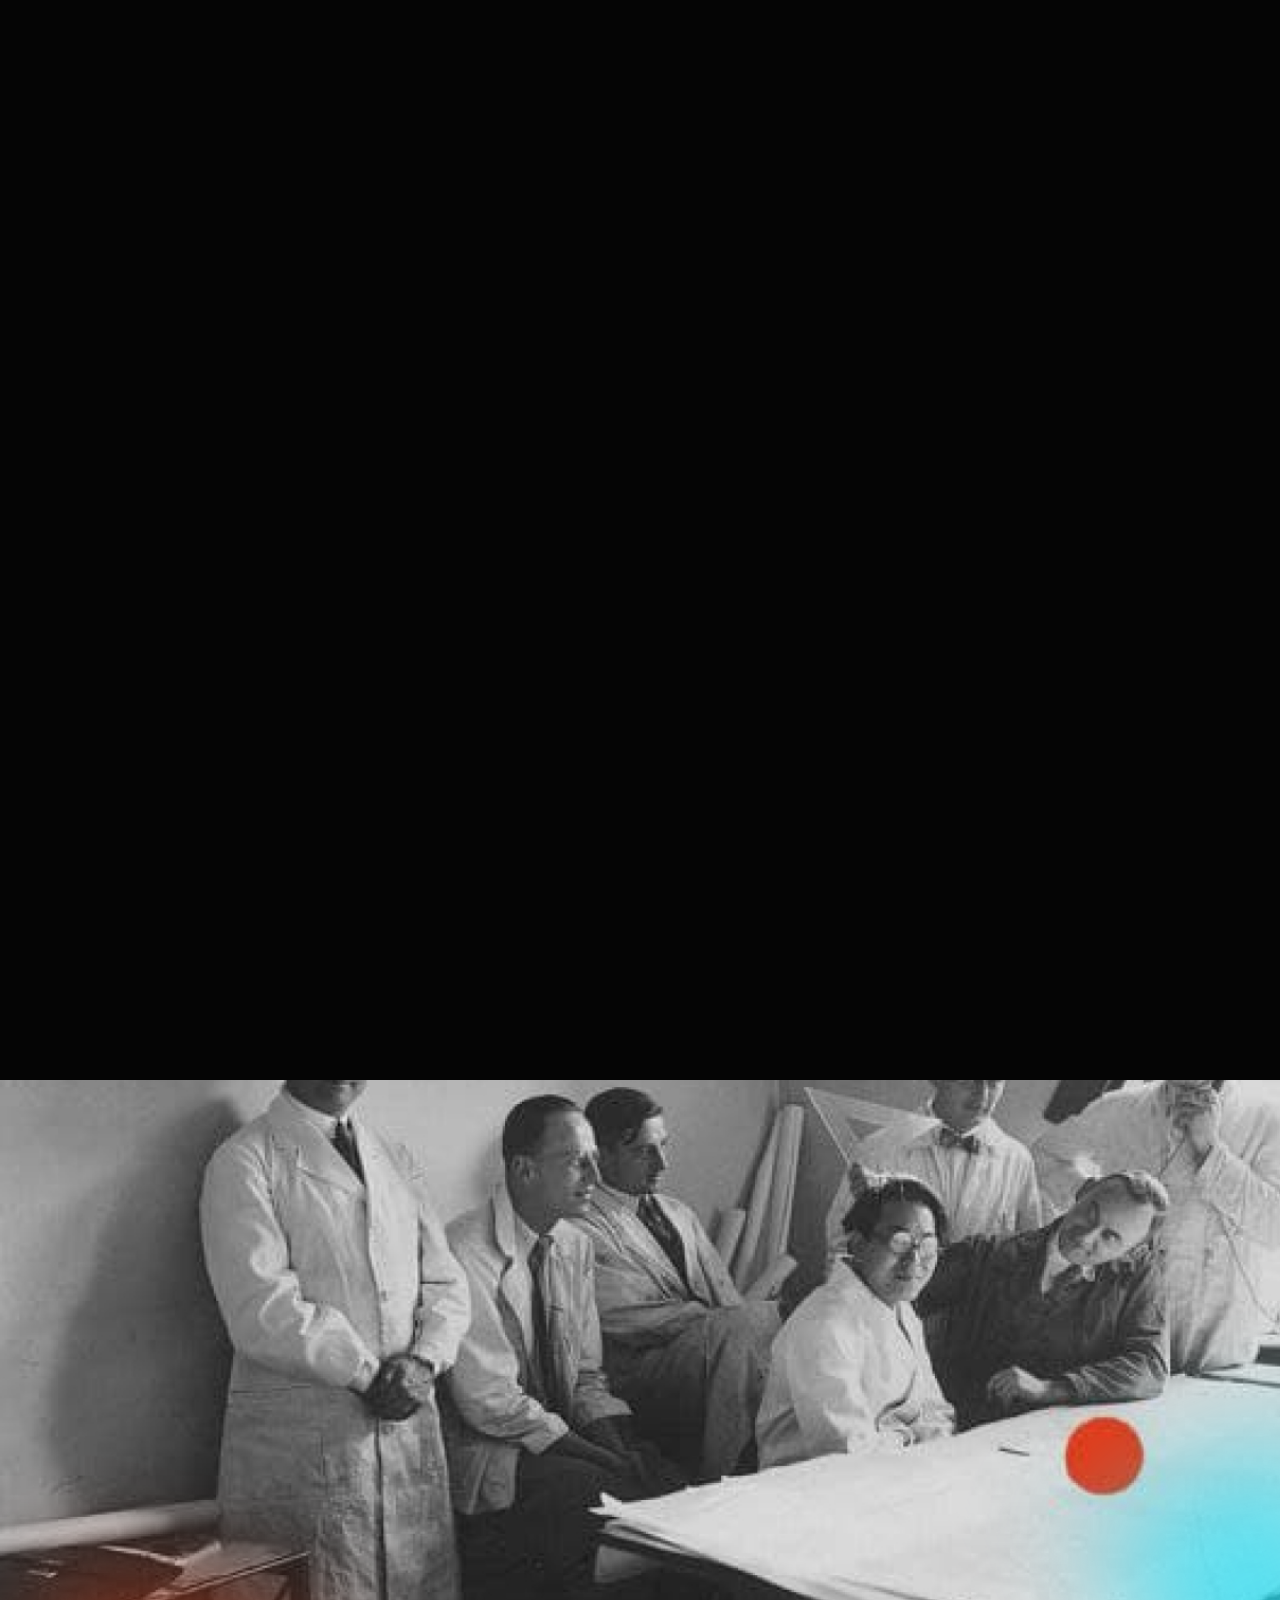
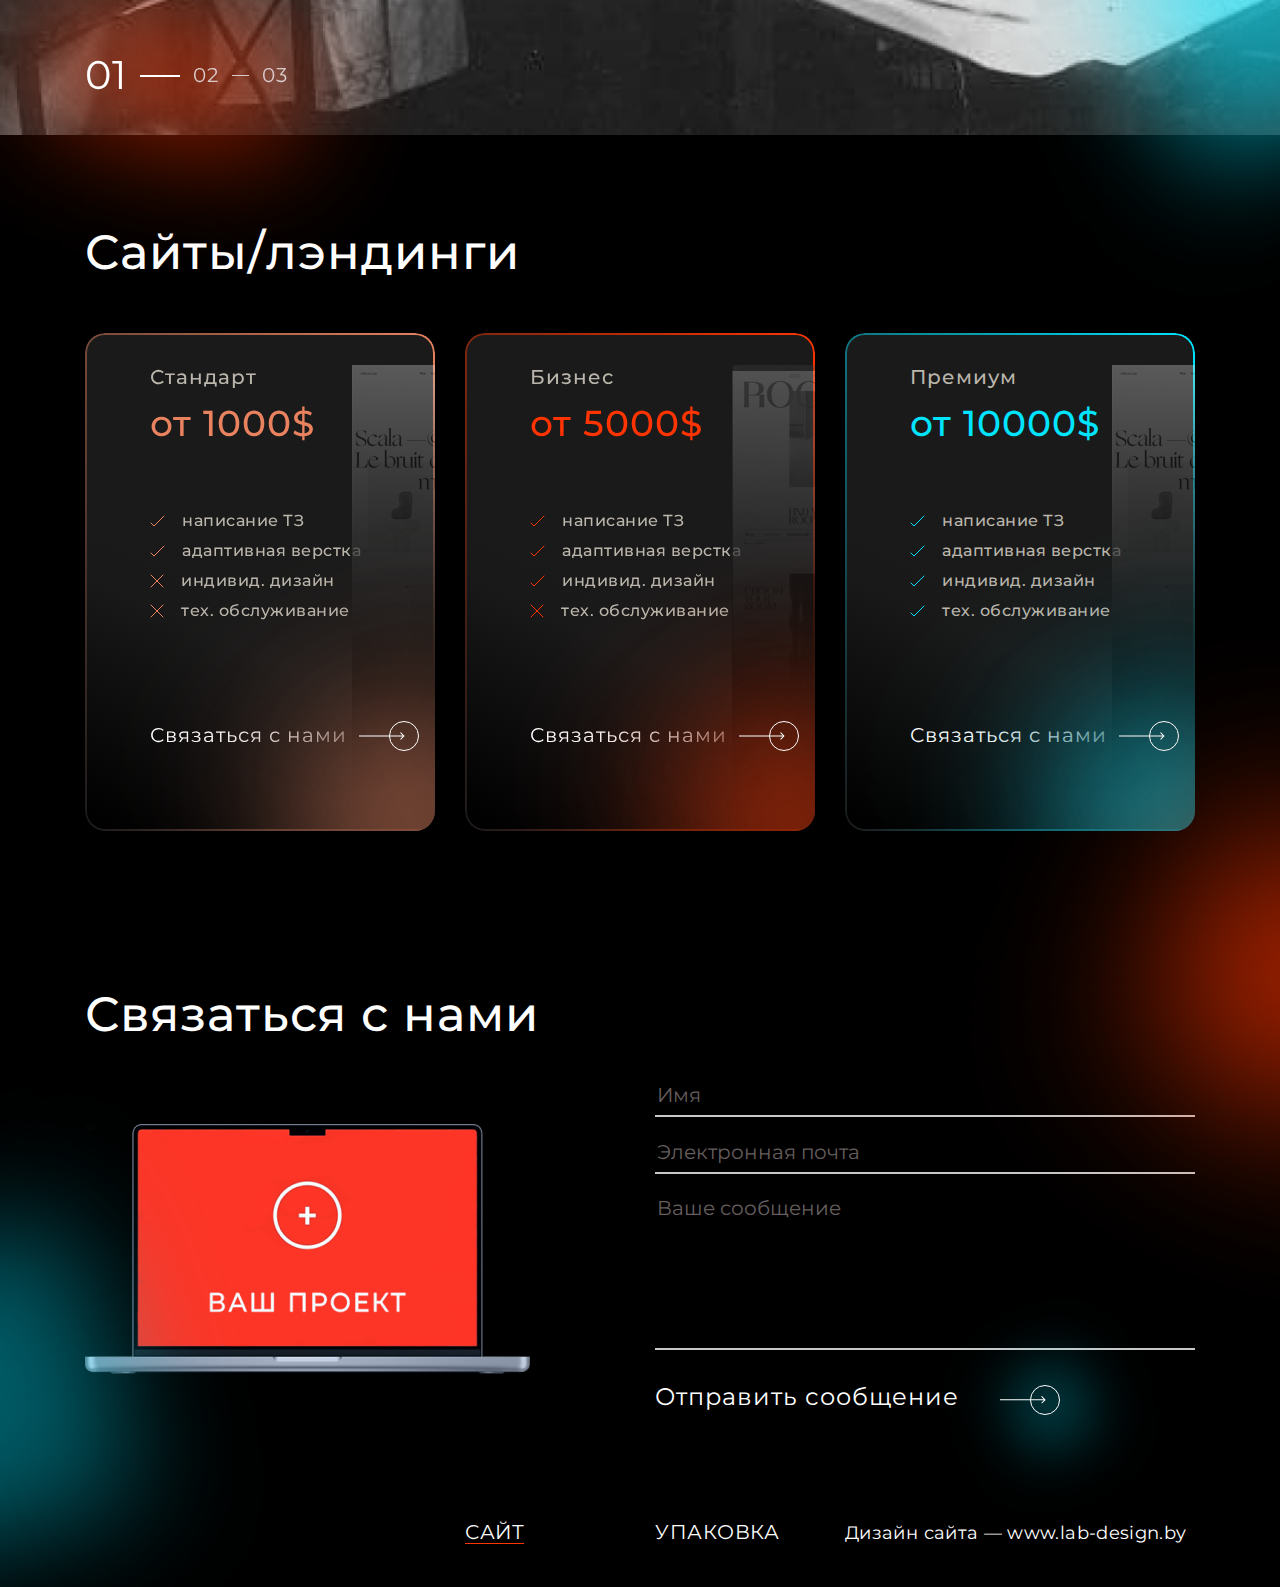
==== commit a88046ee: "feat: update pages" ====
--- a/index.html
+++ b/index.html
@@ -72,7 +72,7 @@
                                 </div>
                             </div>
                             <div
-                                class="header__bottom-image col-sm-7 col-11 d-flex justify-content-sm-end justify-content-center">
+                                class="header__bottom-image col-sm-7 col-11 d-flex justify-content-sm-end justify-content-center align-items-center">
                                 <img src="./assets/header/header-image.png" alt="header-image">
                             </div>
                         </div>
--- a/css/style.css
+++ b/css/style.css
@@ -78,7 +78,7 @@
 
 @media screen and (max-width: 1025px) {
   #loader {
-    width: 1600px;
+    width: 160px;
     height: 160px;
   }
 }
@@ -195,10 +195,10 @@
   right: -13px;
   top: -100.7px;
   background: rgba(0, 228, 255, 0.4);
+  filter: blur(110px);
   -webkit-filter: blur(110px);
-          filter: blur(110px);
-  -webkit-transform: rotate(-30deg);
-          transform: rotate(-30deg);
+  transform: rotate(-30deg);
+  -webkit-transform: rotate(-23.73deg);
 }
 
 .spot-4 {
@@ -208,10 +208,10 @@
   right: -13px;
   top: -150.19px;
   background: rgba(233, 130, 94, 0.6);
+  filter: blur(100px);
   -webkit-filter: blur(100px);
-          filter: blur(100px);
+  transform: rotate(-23.73deg);
   -webkit-transform: rotate(-23.73deg);
-          transform: rotate(-23.73deg);
 }
 
 .spot-1 {
@@ -234,10 +234,10 @@
           transform: translateY(-50%);
   top: 587px;
   background: rgba(255, 52, 0, 0.6);
+  filter: blur(110px);
   -webkit-filter: blur(110px);
-          filter: blur(110px);
+  transform: rotate(-23.73deg);
   -webkit-transform: rotate(-23.73deg);
-          transform: rotate(-23.73deg);
 }
 
 @media screen and (max-width: 1441px) {
@@ -262,13 +262,13 @@
     width: 173.51px;
     height: 191.17px;
     -webkit-filter: blur(100px);
-            filter: blur(100px);
+    filter: blur(100px);
   }
   .spot-1 {
     top: -128px;
     left: -117px;
     -webkit-filter: blur(100px);
-            filter: blur(100px);
+    filter: blur(100px);
     width: 238px;
     height: 238px;
   }
@@ -277,8 +277,8 @@
     height: 263.2px;
     left: -130px;
     top: 430px;
+    filter: blur(76px);
     -webkit-filter: blur(76px);
-            filter: blur(76px);
   }
 }
 
@@ -287,7 +287,7 @@
     top: -61px;
     left: -17px;
     -webkit-filter: blur(76px);
-            filter: blur(76px);
+    filter: blur(76px);
     width: 146px;
     height: 146px;
   }
@@ -295,7 +295,7 @@
   .spot-4 {
     top: -100px;
     -webkit-filter: blur(86px);
-            filter: blur(86px);
+    filter: blur(86px);
     width: 171.03px;
     height: 188.43px;
   }
@@ -303,7 +303,7 @@
     width: 200.24px;
     height: 220.62px;
     -webkit-filter: blur(90px);
-            filter: blur(90px);
+    filter: blur(90px);
     top: 320px;
   }
 }
@@ -462,9 +462,9 @@
   position: absolute;
   background: rgba(0, 228, 255, 0.6);
   -webkit-filter: blur(30px);
-          filter: blur(30px);
+  filter: blur(30px);
+  transform: rotate(-23.73deg);
   -webkit-transform: rotate(-23.73deg);
-          transform: rotate(-23.73deg);
 }
 
 .header__button {
@@ -740,7 +740,7 @@
 }
 
 .slider .spot-2 {
-  z-index: 99;
+  z-index: 600 !important;
   position: absolute;
   width: 243.17px;
   height: 267.91px;
@@ -748,9 +748,9 @@
   right: -100px;
   background: rgba(0, 228, 255, 0.6);
   -webkit-filter: blur(60px);
-          filter: blur(60px);
+  filter: blur(60px);
+  transform: rotate(-23.73deg);
   -webkit-transform: rotate(-23.73deg);
-          transform: rotate(-23.73deg);
 }
 
 .slider--packing .slider__numbers .spot {
@@ -775,9 +775,9 @@
   position: absolute;
   background: rgba(255, 52, 0, 0.6);
   -webkit-filter: blur(60px);
-          filter: blur(60px);
+  filter: blur(60px);
+  transform: rotate(-80.43deg);
   -webkit-transform: rotate(-80.43deg);
-          transform: rotate(-80.43deg);
   width: 127.98px;
   height: 246.32px;
   left: 12%;
@@ -899,6 +899,7 @@
 }
 
 .prices__box-spot--first {
+  pointer-events: none !important;
   z-index: 3;
   position: absolute;
   width: 172.01px;
@@ -906,12 +907,13 @@
   left: 288px;
   top: 379.21px;
   -webkit-filter: blur(82px);
-          filter: blur(82px);
+  filter: blur(82px);
+  transform: rotate(-23.73deg);
   -webkit-transform: rotate(-23.73deg);
-          transform: rotate(-23.73deg);
 }
 
 .prices__box-spot--second {
+  pointer-events: none !important;
   z-index: 2;
   position: absolute;
   width: 171.77px;
@@ -920,9 +922,15 @@
   top: 377.21px;
   background: #111111;
   -webkit-filter: blur(54px);
-          filter: blur(54px);
+  filter: blur(54px);
+  transform: rotate(-23.73deg);
   -webkit-transform: rotate(-23.73deg);
-          transform: rotate(-23.73deg);
+}
+
+.prices--packing .prices__box {
+  z-index: 99 !important;
+  border-radius: 20px;
+  overflow: hidden !important;
 }
 
 .prices--packing .prices__box--standart .prices__box-price {
@@ -1003,14 +1011,15 @@
 }
 
 .prices .spot {
-  z-index: 20;
+  pointer-events: none !important;
+  z-index: 600;
   position: absolute;
   width: 213.68px;
   height: 235.42px;
   right: -126.73px;
   bottom: -105.1px;
   background: rgba(255, 52, 0, 0.9);
-  -webkit-filter: blur(40px);
+  -webkit-filter: blur(85px);
   filter: blur(95px);
   -webkit-transform: rotate(-156.04deg);
   transform: rotate(-156.04deg);
@@ -1021,8 +1030,9 @@
 }
 
 .prices__box {
+  z-index: 99 !important;
+  border-radius: 20px;
   overflow: hidden;
-  border-radius: 20px;
   border-image-slice: 1;
   position: relative;
   background-image: linear-gradient(206.1deg, #1A1A1A 38.17%, rgba(26, 26, 26, 0.977429) 60.78%, rgba(0, 0, 0, 0) 98.34%);
@@ -1154,7 +1164,7 @@
 }
 
 .prices__box-contact {
-  z-index: 99;
+  z-index: 300 !important;
   -webkit-box-align: center;
       -ms-flex-align: center;
           align-items: center;
@@ -1182,6 +1192,7 @@
 }
 
 .prices__box-arrow {
+  z-index: 1;
   position: absolute;
   outline: none;
   left: 0;
@@ -1191,6 +1202,7 @@
 }
 
 .prices__box-button {
+  z-index: 2;
   padding-top: 5px;
   padding-bottom: 5px;
   overflow: hidden;
@@ -1651,8 +1663,8 @@
   position: absolute;
   left: 0;
   top: 50%;
+  transform: translateY(-40%);
   -webkit-transform: translateY(-40%);
-          transform: translateY(-40%);
 }
 
 .contacts .form__button-box {
@@ -1676,16 +1688,17 @@
 }
 
 .contacts .form__button-box .spot {
+  pointer-events: none !important;
   top: 0;
   right: 30px;
   position: absolute;
   width: 51.89px;
   height: 57.17px;
   background: rgba(0, 228, 255, 0.6);
+  filter: blur(34px);
   -webkit-filter: blur(34px);
-          filter: blur(34px);
+  transform: rotate(-23.73deg);
   -webkit-transform: rotate(-23.73deg);
-          transform: rotate(-23.73deg);
 }
 
 @media screen and (max-width: 1199px) {
@@ -2009,7 +2022,7 @@
   top: 250px;
   background: rgba(0, 228, 255, 0.4);
   -webkit-filter: blur(60px);
-          filter: blur(60px);
+  filter: blur(60px);
   -webkit-transform: rotate(75deg);
           transform: rotate(75deg);
 }
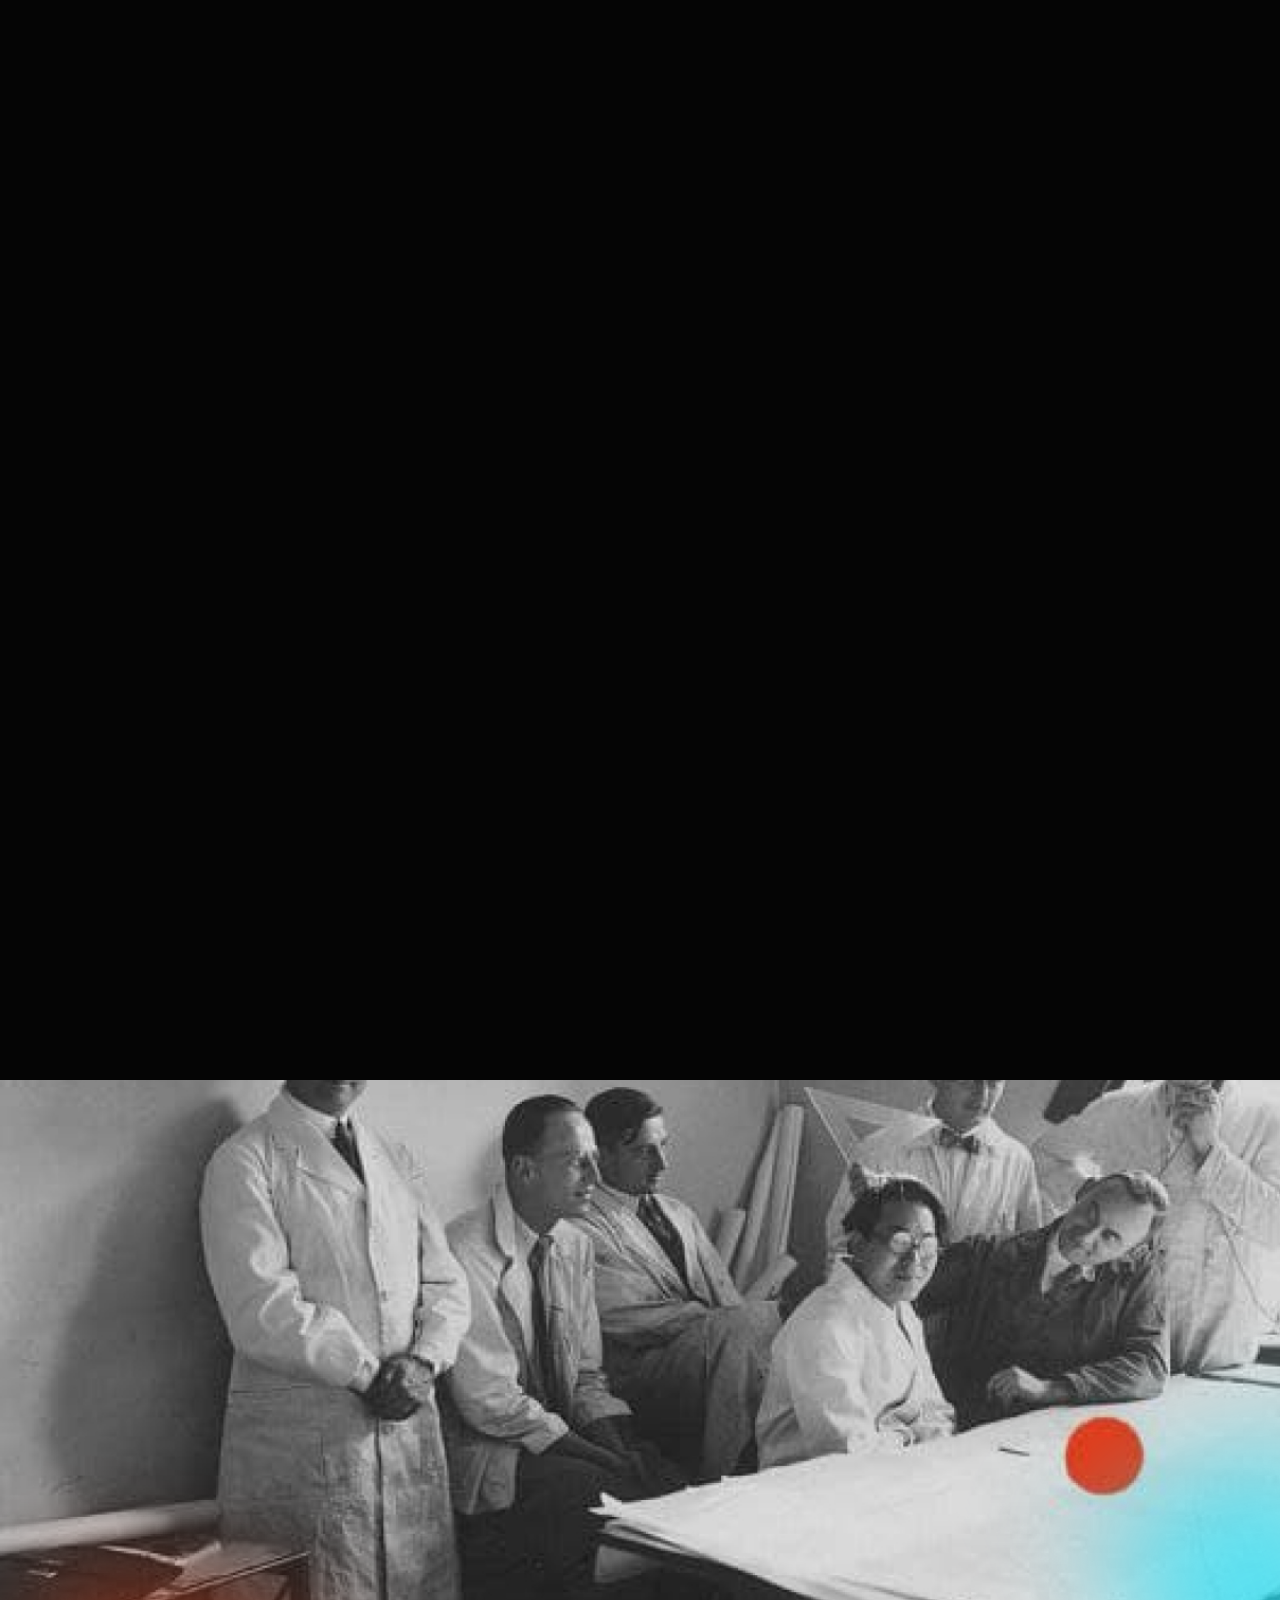
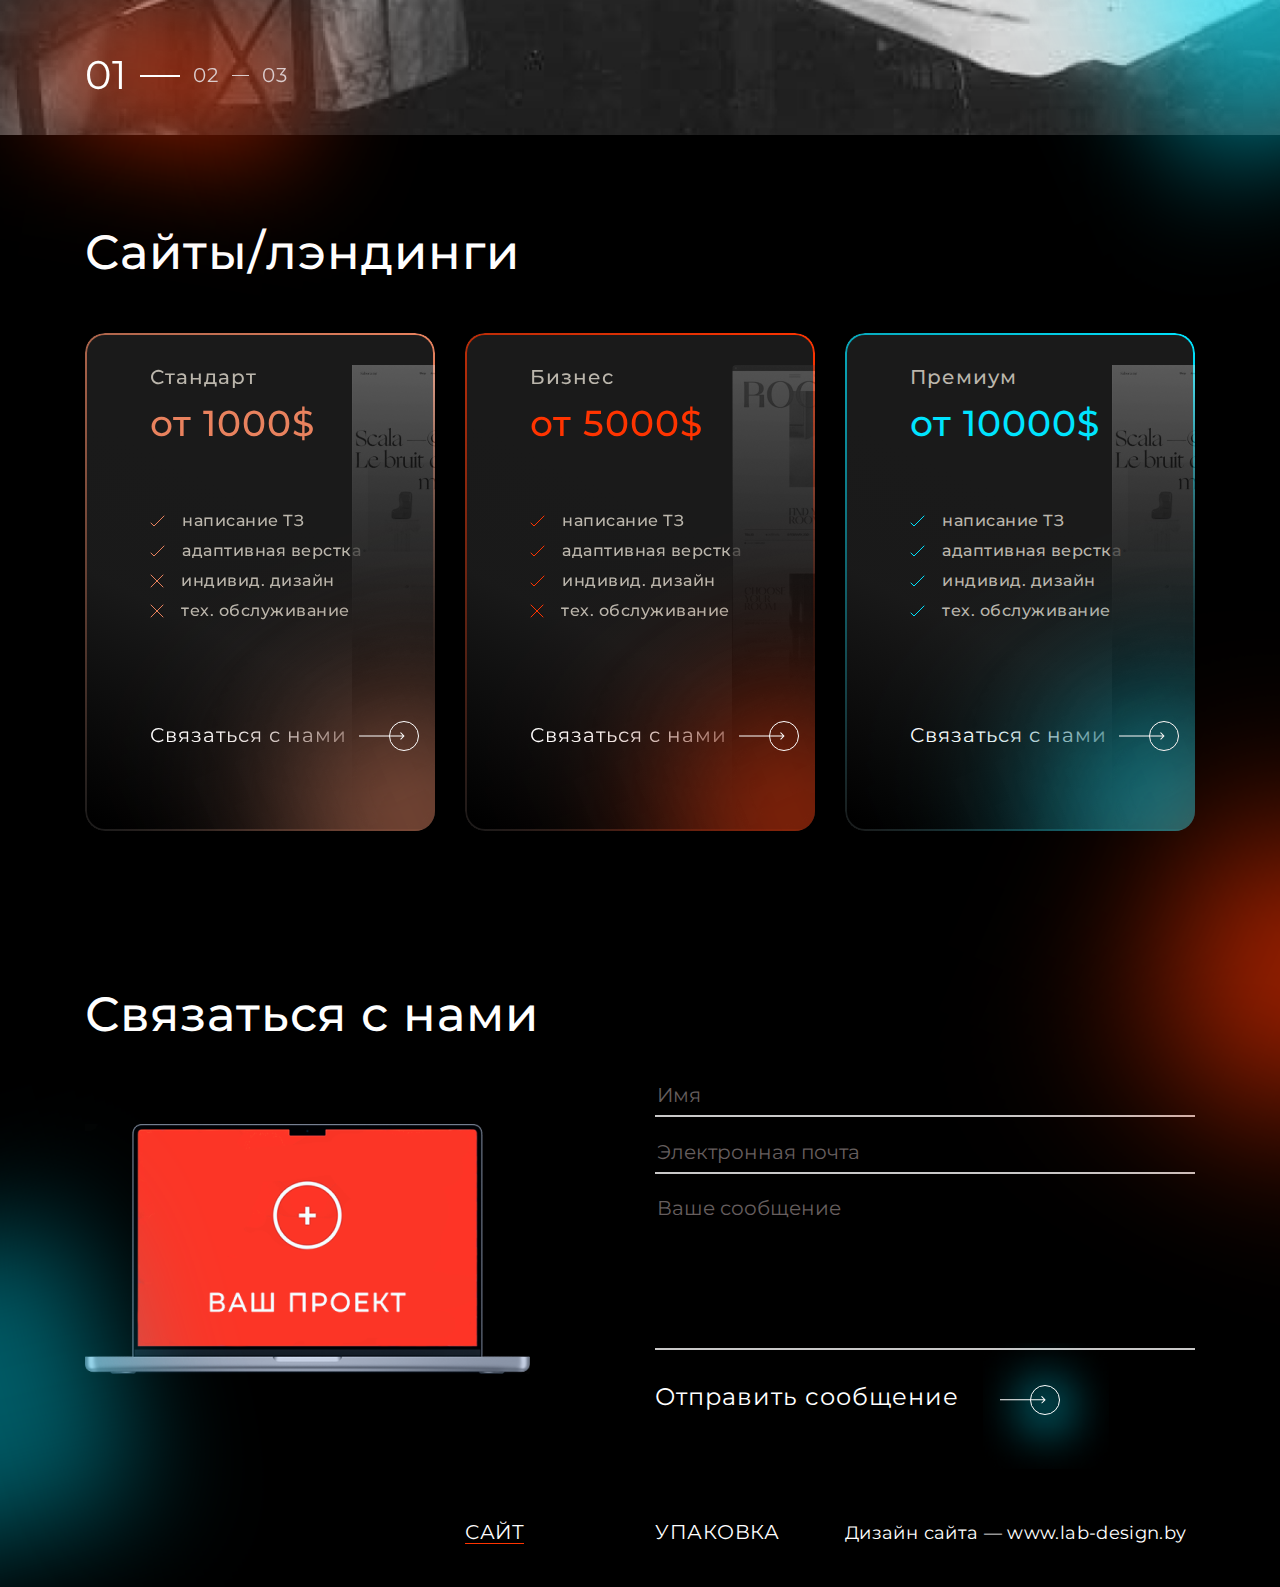
==== commit 0c53fb5d: "feat: update pages" ====
--- a/index.html
+++ b/index.html
@@ -350,7 +350,9 @@
                                                 aria-required="true" class="full-width"></textarea>
                                         </div>
                                         <div class="form-field form__button-box">
-                                            <div class="spot"></div>
+                                            <div class="spot">
+                                                <img src="./assets/contacts/blure.png" alt="blure">
+                                            </div>
                                             <span class="form__prebutton">
                                                 Отправить сообщение
                                             </span>
--- a/css/style.css
+++ b/css/style.css
@@ -443,8 +443,6 @@
 .header__button-box {
   position: relative;
   max-width: 440px;
-  -webkit-column-gap: 27px;
-          column-gap: 27px;
   font-family: 'Montserrat';
   font-style: normal;
   font-weight: 400;
@@ -465,6 +463,10 @@
   filter: blur(30px);
   transform: rotate(-23.73deg);
   -webkit-transform: rotate(-23.73deg);
+}
+
+.header__button-box span {
+  margin-right: 27px;
 }
 
 .header__button {
@@ -575,9 +577,10 @@
             align-items: center;
   }
   .header--packing .header__button-box {
-    -webkit-column-gap: 62px;
-            column-gap: 62px;
     max-width: 352px;
+  }
+  .header--packing .header__button-box span {
+    margin-right: 62px;
   }
   .header--packing .header__button-box .spot {
     top: 4px;
@@ -624,9 +627,10 @@
     width: 35px;
   }
   .header--packing .header__button-box {
-    -webkit-column-gap: 27px;
-            column-gap: 27px;
     max-width: 272px;
+  }
+  .header--packing .header__button-box span {
+    margin-right: 27px;
   }
   .header--packing .header__button-box .spot {
     top: -2px;
@@ -948,6 +952,27 @@
   inset: 0;
   padding: 2px;
   background: linear-gradient(60deg, #1a1a1a, #FFD373);
+  -webkit-mask-composite: exclude;
+          mask-composite: exclude;
+  overflow: hidden;
+}
+
+.prices--packing .prices__box--business .prices__box-price {
+  color: #FFAE00;
+}
+
+.prices--packing .prices__box--business .prices__box-spot--first {
+  background: rgba(255, 174, 0, 0.8);
+}
+
+.prices--packing .prices__box--business::before {
+  border-radius: 20px;
+  content: "";
+  position: absolute;
+  inset: 0;
+  padding: 2px;
+  background: linear-gradient(60deg, #1a1a1a, #FFAE00);
+  background: -webkit-linear-gradient(60deg, #1a1a1a, #FFAE00);
   -webkit-mask: -webkit-gradient(linear, left top, left bottom, color-stop(0, #fff)) content-box, -webkit-gradient(linear, left top, left bottom, color-stop(0, #fff));
   -webkit-mask: linear-gradient(#fff 0 0) content-box, linear-gradient(#fff 0 0);
   -webkit-mask-composite: xor;
@@ -955,28 +980,6 @@
   overflow: hidden;
 }
 
-.prices--packing .prices__box--business .prices__box-price {
-  color: #FFAE00;
-}
-
-.prices--packing .prices__box--business .prices__box-spot--first {
-  background: rgba(255, 174, 0, 0.8);
-}
-
-.prices--packing .prices__box--business::before {
-  border-radius: 20px;
-  content: "";
-  position: absolute;
-  inset: 0;
-  padding: 2px;
-  background: linear-gradient(60deg, #1a1a1a, #FFAE00);
-  -webkit-mask: -webkit-gradient(linear, left top, left bottom, color-stop(0, #fff)) content-box, -webkit-gradient(linear, left top, left bottom, color-stop(0, #fff));
-  -webkit-mask: linear-gradient(#fff 0 0) content-box, linear-gradient(#fff 0 0);
-  -webkit-mask-composite: xor;
-  mask-composite: exclude;
-  overflow: hidden;
-}
-
 .prices--packing .prices__box--premium .prices__box-price {
   color: #00E4FF;
 }
@@ -992,6 +995,7 @@
   inset: 0;
   padding: 2px;
   background: linear-gradient(60deg, #1a1a1a, #00E4FF);
+  background: -webkit-linear-gradient(60deg, #1a1a1a, #00E4FF);
   -webkit-mask: -webkit-gradient(linear, left top, left bottom, color-stop(0, #fff)) content-box, -webkit-gradient(linear, left top, left bottom, color-stop(0, #fff));
   -webkit-mask: linear-gradient(#fff 0 0) content-box, linear-gradient(#fff 0 0);
   -webkit-mask-composite: xor;
@@ -1053,6 +1057,7 @@
   inset: 0;
   padding: 2px;
   background: linear-gradient(60deg, #1a1a1a, #E9825E);
+  background: -webkit-linear-gradient(60deg, #1a1a1a, #E9825E);
   -webkit-mask: -webkit-gradient(linear, left top, left bottom, color-stop(0, #fff)) content-box, -webkit-gradient(linear, left top, left bottom, color-stop(0, #fff));
   -webkit-mask: linear-gradient(#fff 0 0) content-box, linear-gradient(#fff 0 0);
   -webkit-mask-composite: xor;
@@ -1067,6 +1072,7 @@
   inset: 0;
   padding: 2px;
   background: linear-gradient(60deg, #1a1a1a, #FF3400);
+  background: -webkit-linear-gradient(60deg, #1a1a1a, #FF3400);
   -webkit-mask: -webkit-gradient(linear, left top, left bottom, color-stop(0, #fff)) content-box, -webkit-gradient(linear, left top, left bottom, color-stop(0, #fff));
   -webkit-mask: linear-gradient(#fff 0 0) content-box, linear-gradient(#fff 0 0);
   -webkit-mask-composite: xor;
@@ -1081,6 +1087,7 @@
   inset: 0;
   padding: 2px;
   background: linear-gradient(60deg, #1a1a1a, #00E4FF);
+  background: -webkit-linear-gradient(60deg, #1a1a1a, #00E4FF);
   -webkit-mask: -webkit-gradient(linear, left top, left bottom, color-stop(0, #fff)) content-box, -webkit-gradient(linear, left top, left bottom, color-stop(0, #fff));
   -webkit-mask: linear-gradient(#fff 0 0) content-box, linear-gradient(#fff 0 0);
   -webkit-mask-composite: xor;
@@ -1138,8 +1145,6 @@
   -webkit-box-align: center;
       -ms-flex-align: center;
           align-items: center;
-  -webkit-column-gap: 17px;
-          column-gap: 17px;
   font-family: 'Montserrat';
   font-style: normal;
   font-weight: 500;
@@ -1147,6 +1152,10 @@
   line-height: 20px;
   letter-spacing: 0.5px;
   color: #BBB6AC;
+}
+
+.prices__box-services li span {
+  margin-left: 17px;
 }
 
 .prices__box-services li:not(:last-child) {
@@ -1178,8 +1187,10 @@
   display: -webkit-box;
   display: -ms-flexbox;
   display: flex;
-  -webkit-column-gap: 12px;
-          column-gap: 12px;
+}
+
+.prices__box-contact span {
+  margin-right: 12px;
 }
 
 .prices__box-contact a {
@@ -1192,7 +1203,7 @@
 }
 
 .prices__box-arrow {
-  z-index: 1;
+  z-index: 4;
   position: absolute;
   outline: none;
   left: 0;
@@ -1274,6 +1285,9 @@
 }
 
 @media screen and (max-width: 1199px) {
+  .prices__box-contact span {
+    margin-right: 2px;
+  }
   .prices {
     padding-top: 80px;
     padding-bottom: 102px;
@@ -1305,19 +1319,12 @@
     width: 13px;
     height: 10px;
   }
-  .prices__box-services li {
-    -webkit-column-gap: 11px;
-            column-gap: 11px;
-  }
   .prices__box-services span {
+    margin-left: 11px;
     z-index: 20;
     font-size: 15px;
     line-height: 18px;
     letter-spacing: 0.5px;
-  }
-  .prices__box-contact {
-    -webkit-column-gap: 2px;
-            column-gap: 2px;
   }
   .prices__box-contact span {
     z-index: 20;
@@ -1367,21 +1374,15 @@
   .prices__box-services {
     margin-bottom: 101px;
   }
-  .prices__box-services li {
-    -webkit-column-gap: 10px;
-            column-gap: 10px;
-  }
   .prices__box-services span {
+    margin-left: 10px;
     z-index: 20;
     font-size: 16px;
     line-height: 20px;
     letter-spacing: 1px;
   }
-  .prices__box-contact {
-    -webkit-column-gap: 4px;
-            column-gap: 4px;
-  }
   .prices__box-contact span {
+    margin-right: 4px;
     font-size: 20px;
     line-height: 1px;
   }
@@ -1432,19 +1433,12 @@
   .prices__box-services {
     margin-bottom: 31px;
   }
-  .prices__box-services li {
-    -webkit-column-gap: 10px;
-            column-gap: 10px;
-  }
   .prices__box-services span {
     font-size: 14px;
     line-height: 17px;
   }
-  .prices__box-contact {
-    -webkit-column-gap: 4px;
-            column-gap: 4px;
-  }
   .prices__box-contact span {
+    margin-right: 4px;
     font-size: 16px;
     line-height: 0.5px;
   }
@@ -1455,8 +1449,8 @@
     padding-left: 18px;
   }
   .prices__box-spot--first {
-    left: 201px;
-    top: 382.21px;
+    left: 166px;
+    top: 256.21px;
   }
   .prices__box-spot--second {
     left: 90px;
@@ -1495,17 +1489,15 @@
   .prices__box-services {
     margin-bottom: 82px;
   }
-  .prices__box-services li {
-    -webkit-column-gap: 20px;
-            column-gap: 20px;
-  }
   .prices__box-services li svg {
     width: 10px;
     height: 8px;
   }
-  .prices__box-contact {
-    -webkit-column-gap: 40px;
-            column-gap: 40px;
+  .prices__box-services li span {
+    margin-left: 20px;
+  }
+  .prices__box-contact span {
+    margin-right: 40px;
   }
   .prices__box-button {
     padding-left: 18px;
@@ -1648,6 +1640,7 @@
 }
 
 .contacts .form__button {
+  z-index: 120 !important;
   padding-right: 0px;
   overflow: hidden;
   position: relative;
@@ -1658,6 +1651,12 @@
   padding-left: 30px;
 }
 
+.contacts .form__button:focus, .contacts .form__button:active {
+  outline: none;
+  -webkit-box-shadow: none;
+          box-shadow: none;
+}
+
 .contacts .form__button-arrow {
   outline: none;
   position: absolute;
@@ -1688,17 +1687,16 @@
 }
 
 .contacts .form__button-box .spot {
-  pointer-events: none !important;
-  top: 0;
-  right: 30px;
-  position: absolute;
-  width: 51.89px;
-  height: 57.17px;
-  background: rgba(0, 228, 255, 0.6);
-  filter: blur(34px);
-  -webkit-filter: blur(34px);
-  transform: rotate(-23.73deg);
-  -webkit-transform: rotate(-23.73deg);
+  top: -35px;
+  right: -2px;
+  position: absolute;
+  width: 125.89px;
+  height: -22.83px;
+}
+
+.contacts .form__button-box .spot img {
+  width: 100%;
+  height: auto;
 }
 
 @media screen and (max-width: 1199px) {
@@ -1738,7 +1736,7 @@
     line-height: 137.8%;
   }
   .contacts .form__button-box .spot {
-    right: 0;
+    right: -34px;
   }
   .contacts .form__button {
     margin-left: 20px;
@@ -1795,7 +1793,7 @@
 
 @media screen and (max-width: 575px) {
   .contacts .form__button-box .spot {
-    right: 15px;
+    right: -14px;
   }
   .contacts .form__prebutton {
     font-size: 16px;
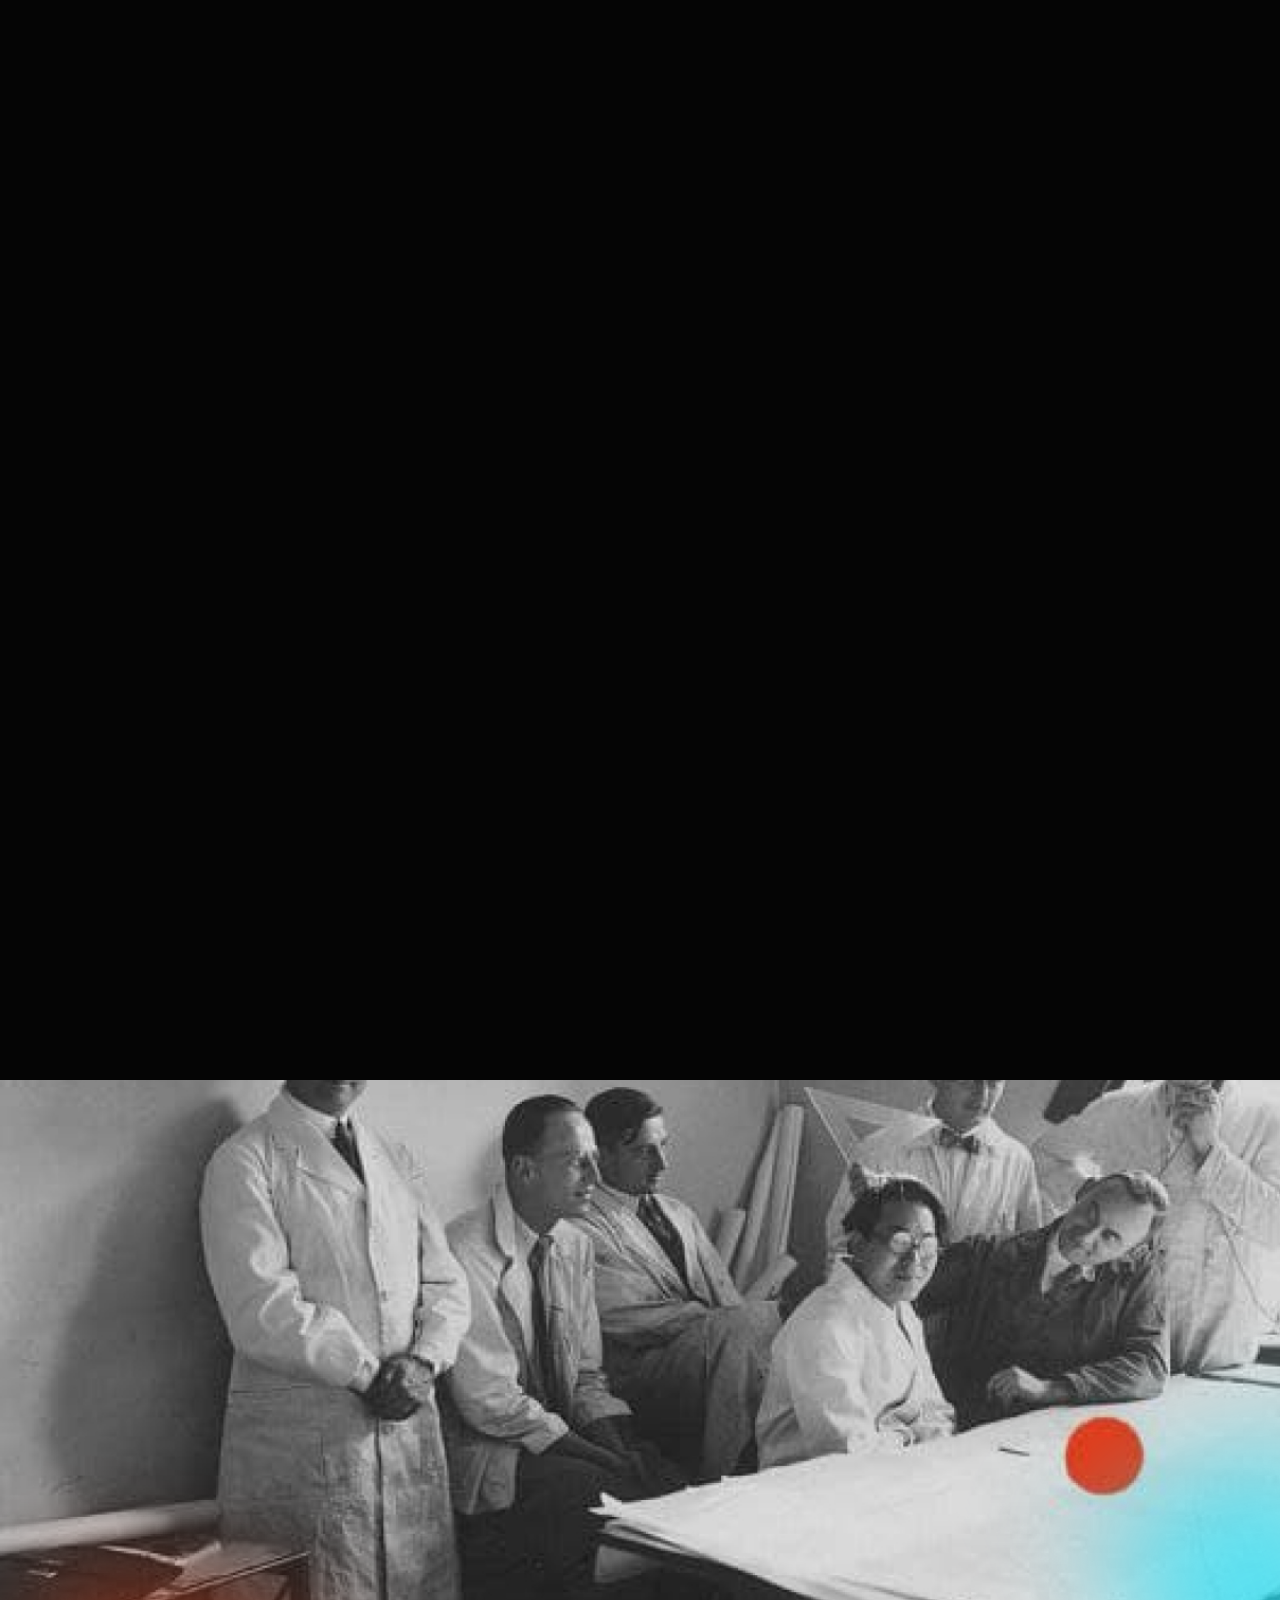
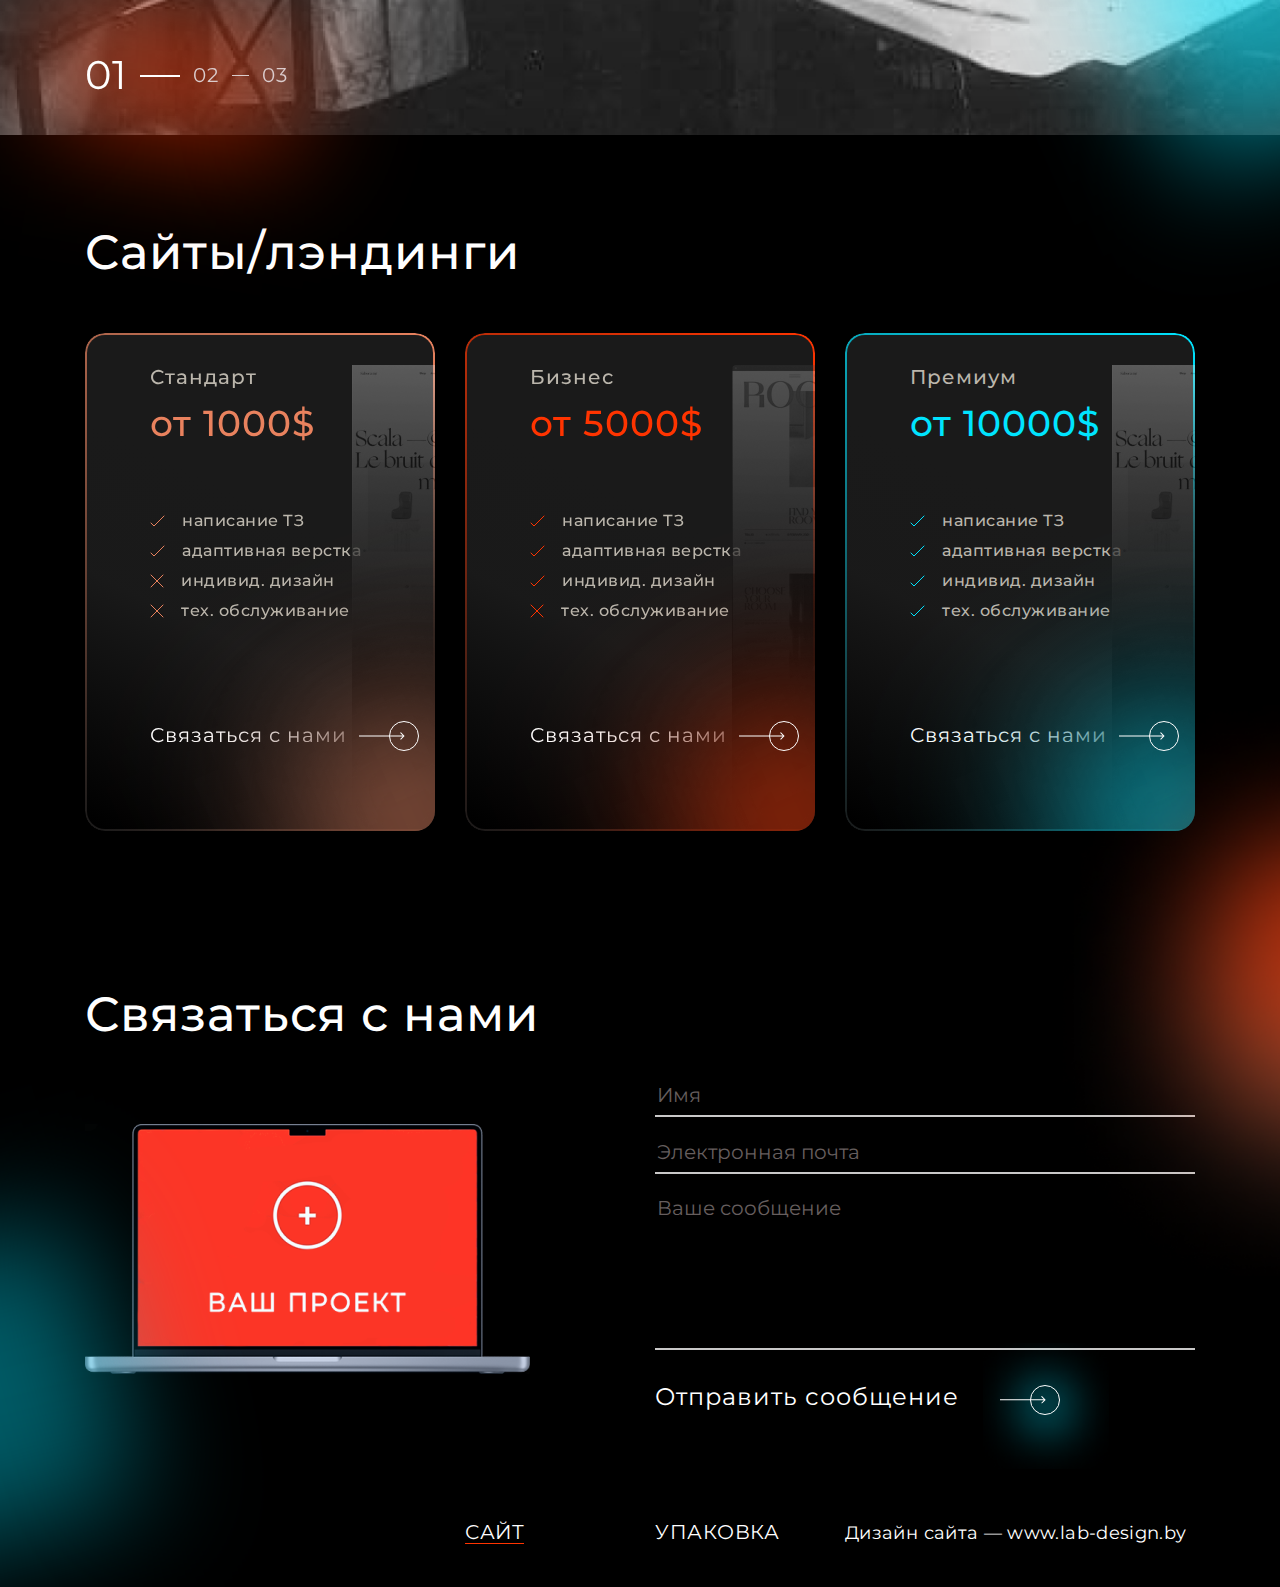
==== commit fc2baa45: "feat: update pages" ====
--- a/index.html
+++ b/index.html
@@ -116,7 +116,9 @@
                 </div>
             </section>
             <section class="prices">
-                <div class="spot"></div>
+                <div class="spot">
+                    <img src="./assets/prices/spot-site.png" alt="spot">
+                </div>
                 <div class="container">
                     <h2 class="prices__title title">
                         Cайты/лэндинги
--- a/css/style.css
+++ b/css/style.css
@@ -1003,10 +1003,6 @@
   overflow: hidden;
 }
 
-.prices--packing .spot {
-  background: rgba(255, 174, 0, 0.8) !important;
-}
-
 .prices {
   background-color: #000;
   padding-top: 88px;
@@ -1015,18 +1011,12 @@
 }
 
 .prices .spot {
-  pointer-events: none !important;
   z-index: 600;
   position: absolute;
-  width: 213.68px;
-  height: 235.42px;
-  right: -126.73px;
-  bottom: -105.1px;
-  background: rgba(255, 52, 0, 0.9);
-  -webkit-filter: blur(85px);
-  filter: blur(95px);
-  -webkit-transform: rotate(-156.04deg);
-  transform: rotate(-156.04deg);
+  width: 571.68px;
+  height: 306.42px;
+  right: -348.73px;
+  bottom: -26.1px;
 }
 
 .prices__title {
@@ -1402,8 +1392,7 @@
     padding-bottom: 65px;
   }
   .prices .spot {
-    width: 153.68px;
-    height: 265.42px;
+    bottom: 100.9px;
   }
   .prices__box:first-child {
     margin-bottom: 27px;
@@ -1495,6 +1484,9 @@
   }
   .prices__box-services li span {
     margin-left: 20px;
+  }
+  .prices .spot {
+    bottom: 0;
   }
   .prices__box-contact span {
     margin-right: 40px;
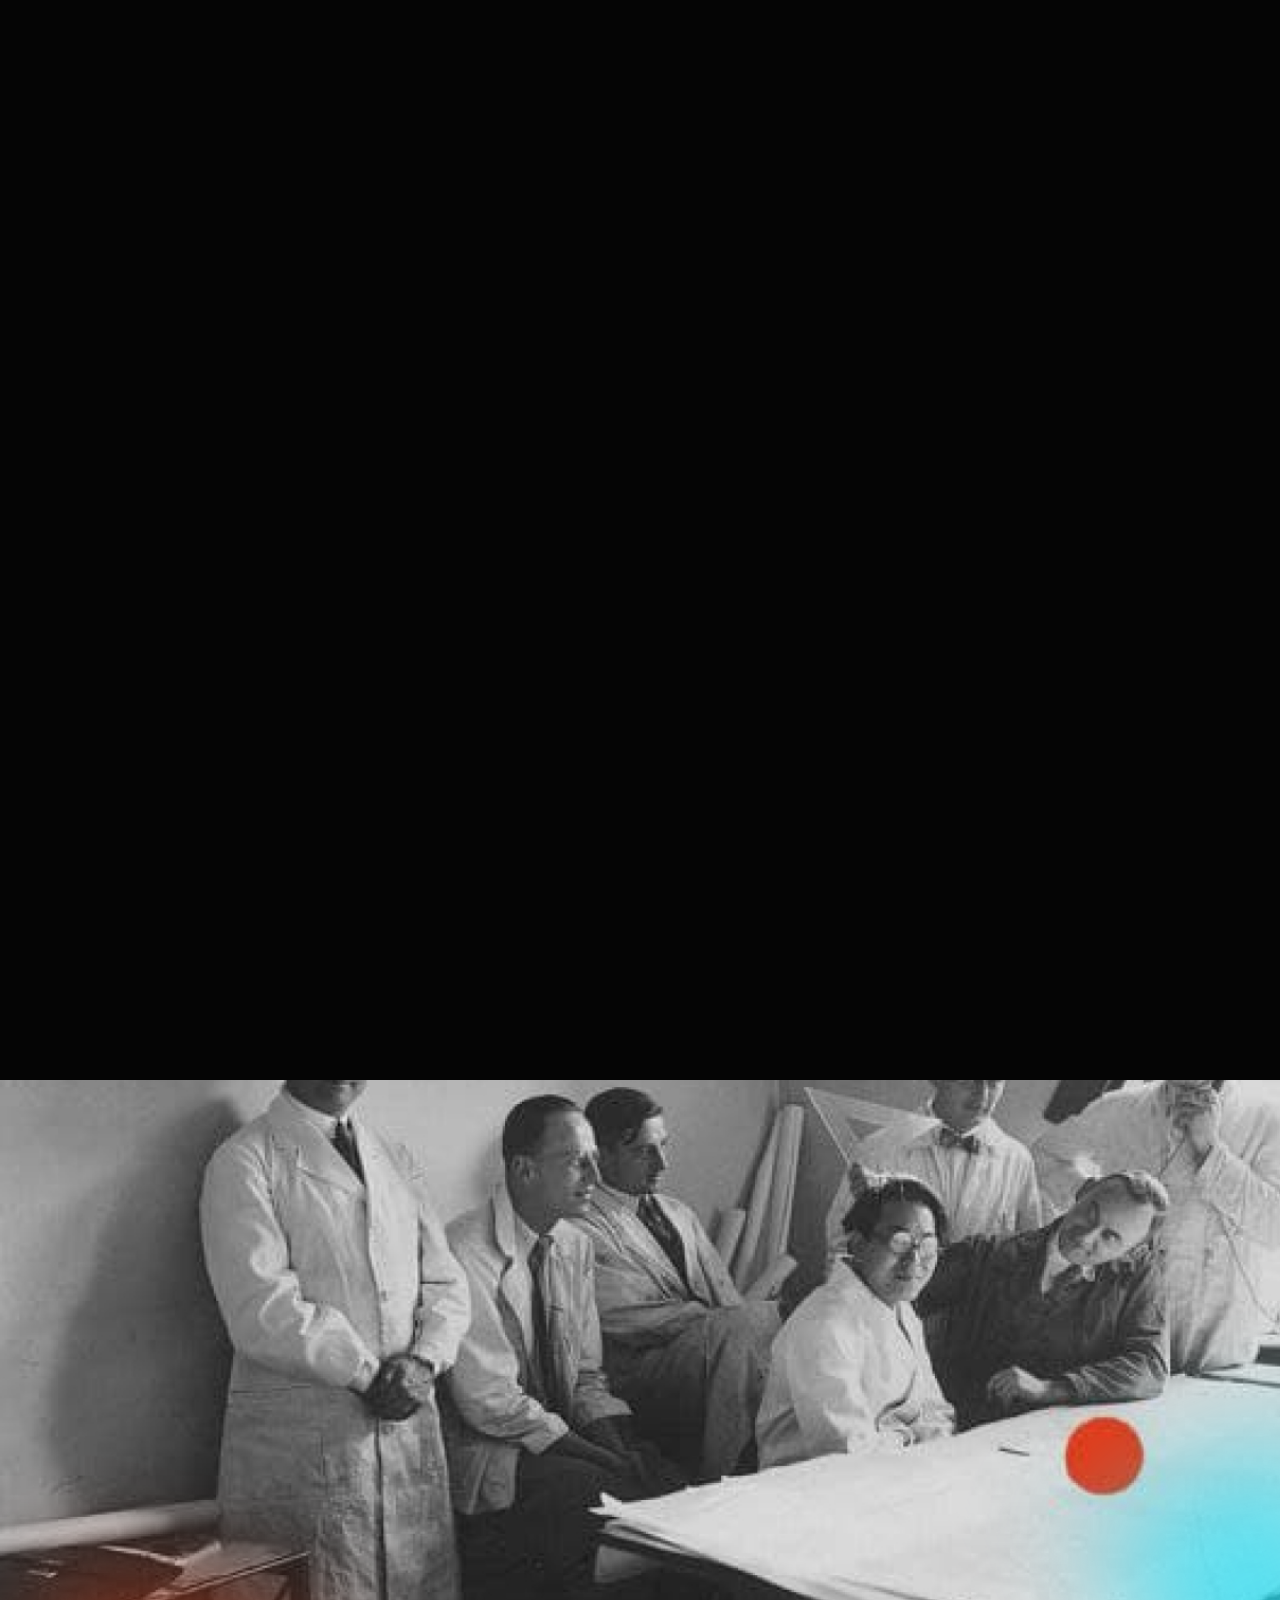
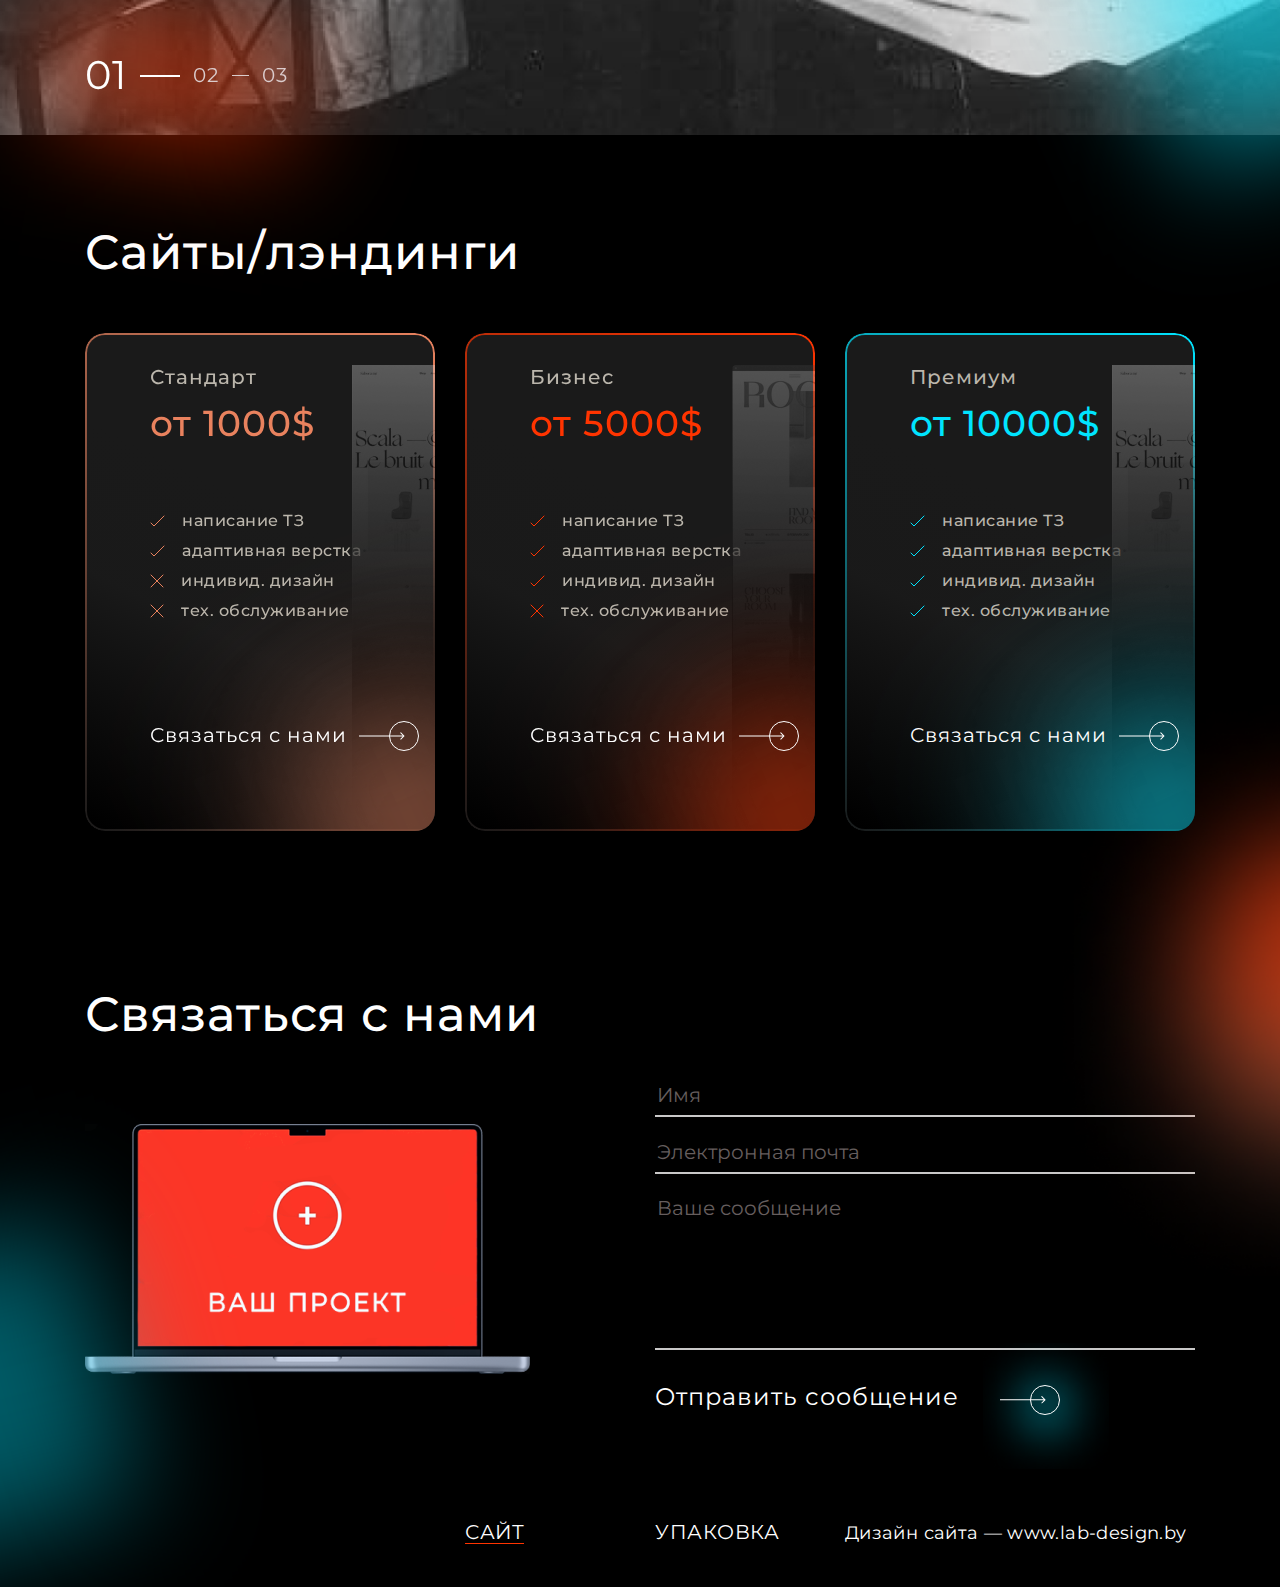
==== commit 8ebb0bf8: "feat: update pages" ====
--- a/index.html
+++ b/index.html
@@ -318,7 +318,9 @@
                 </div>
             </section>
             <section class="contacts" id="contacts">
-                <div class="spot-1"></div>
+                <div class="spot-1">
+                    
+                </div>
                 <div class="container">
                     <div class="contacts__inner">
                         <h2 class="contacts__title title">
--- a/css/style.css
+++ b/css/style.css
@@ -1010,8 +1010,12 @@
   position: relative;
 }
 
+.prices__box-contact span {
+  z-index: 100;
+}
+
 .prices .spot {
-  z-index: 600;
+  z-index: 3;
   position: absolute;
   width: 571.68px;
   height: 306.42px;
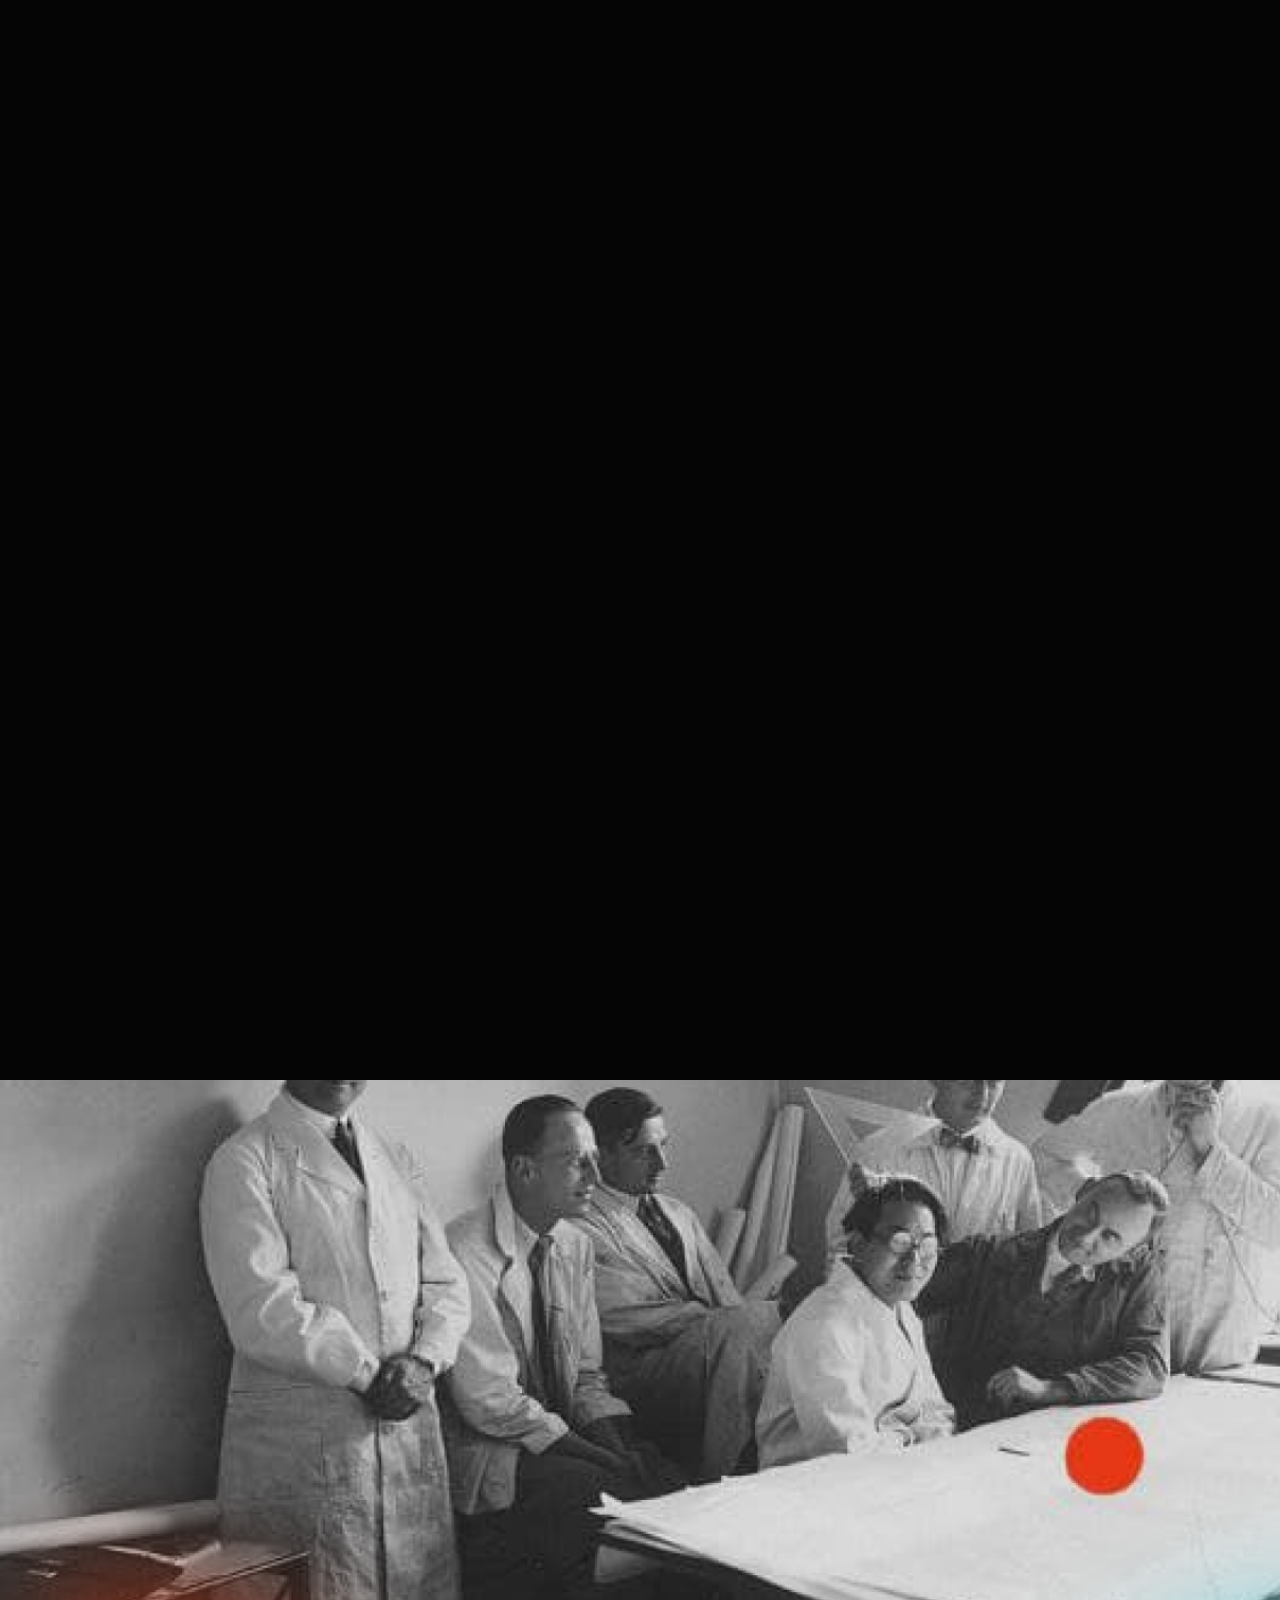
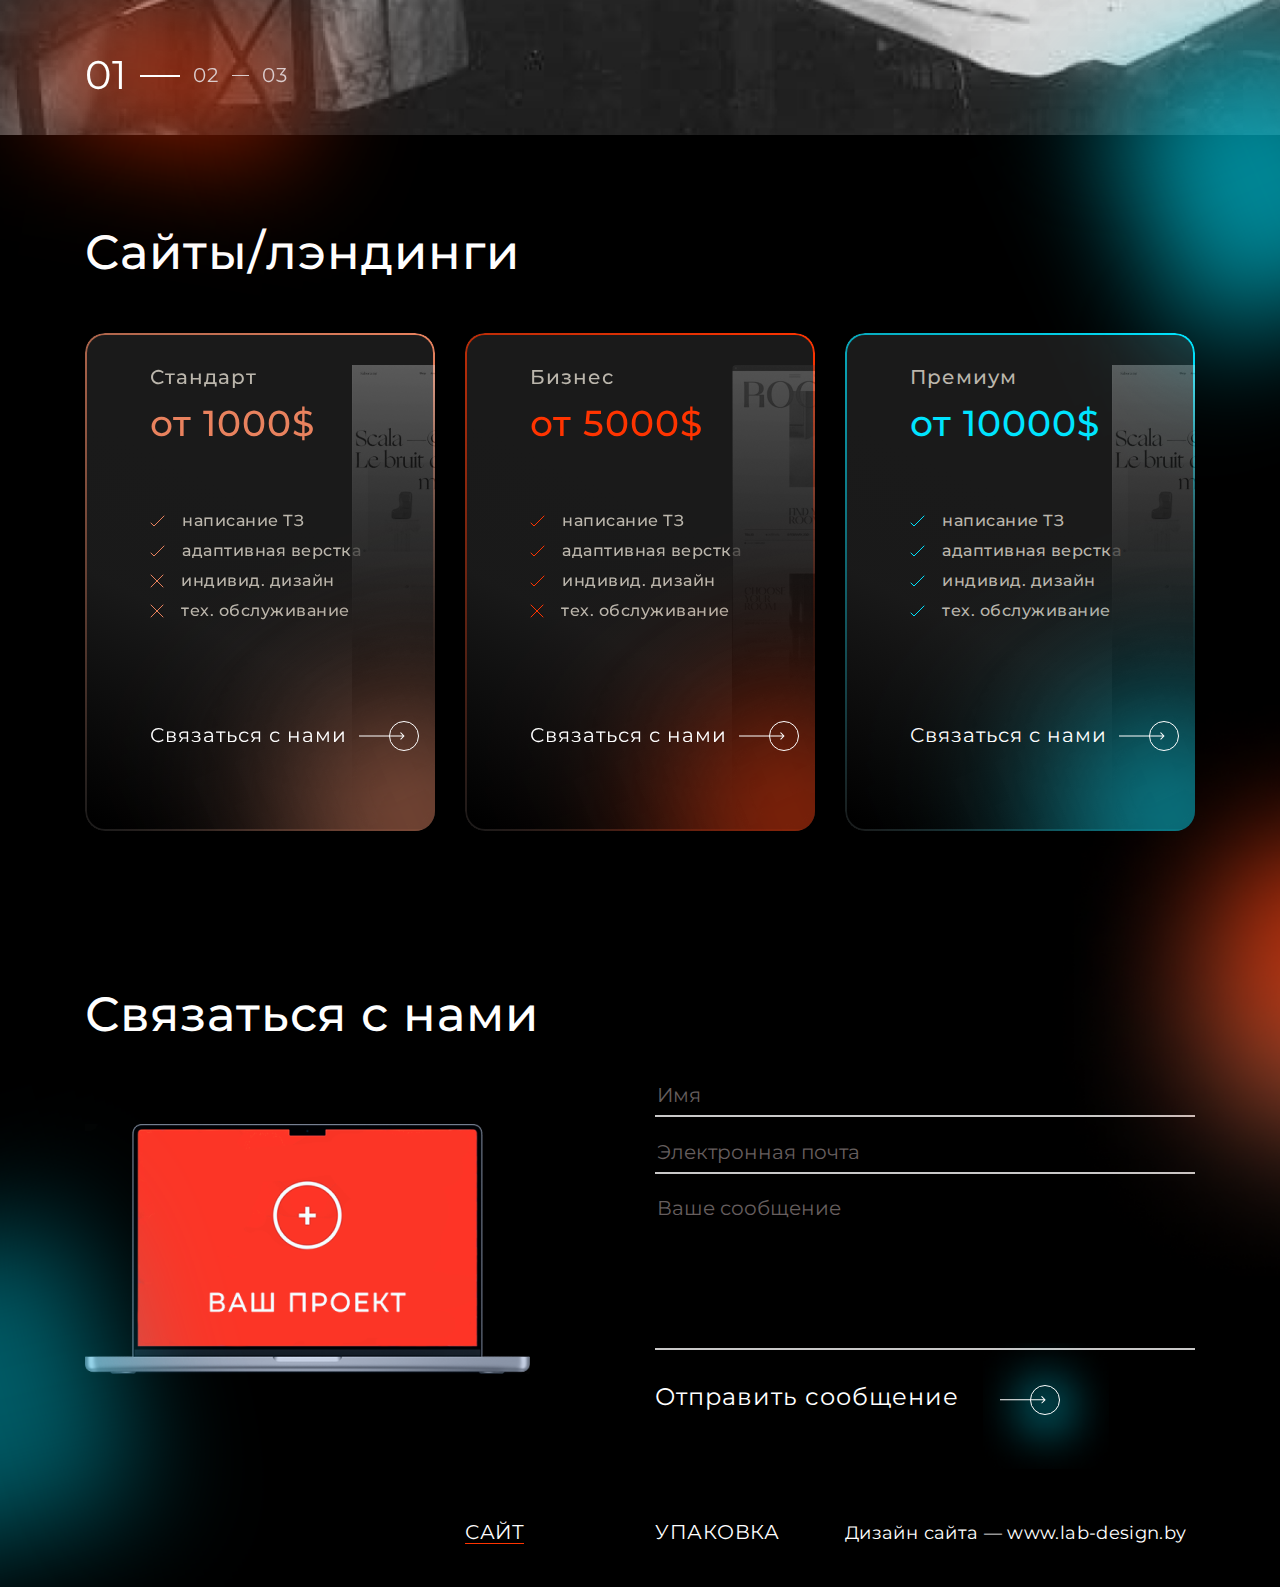
==== commit d474e3c7: "feat: add other sizes for devices" ====
--- a/index.html
+++ b/index.html
@@ -16,10 +16,8 @@
 <body>
     <div class="wrapper">
         <header class="header">
-            <div class="spot-1"></div>
-            <div class="spot-2"></div>
             <div class="spot-3"></div>
-            <div class="spot-4"></div>
+
             <div class="header__inner">
                 <div class="header__menu">
                     <div class="container">
@@ -41,6 +39,9 @@
                 </div>
                 <div class="header__bottom">
                     <div class="container">
+                        <div class="spot-1"></div>
+                        <div class="spot-2"></div>
+                        <div class="spot-4"></div>
                         <div class="header__bottom-inner row justify-content-center">
                             <div class="col-5"></div>
 
--- a/css/style.css
+++ b/css/style.css
@@ -69,6 +69,13 @@
   height: 240px;
 }
 
+@media screen and (min-width: 1919px) {
+  #loader {
+    width: 260px;
+    height: 260px;
+  }
+}
+
 @media screen and (max-width: 1441px) {
   #loader {
     width: 180px;
@@ -192,11 +199,11 @@
   position: absolute;
   width: 296.6px;
   height: 326.78px;
-  right: -13px;
-  top: -100.7px;
+  right: -106px;
+  top: -194.7px;
   background: rgba(0, 228, 255, 0.4);
   filter: blur(110px);
-  -webkit-filter: blur(110px);
+  -webkit-filter: blur(100px);
   transform: rotate(-30deg);
   -webkit-transform: rotate(-23.73deg);
 }
@@ -205,8 +212,8 @@
   position: absolute;
   width: 290.33px;
   height: 319.87px;
-  right: -13px;
-  top: -150.19px;
+  right: -138px;
+  top: -262.19px;
   background: rgba(233, 130, 94, 0.6);
   filter: blur(100px);
   -webkit-filter: blur(100px);
@@ -218,57 +225,81 @@
   position: absolute;
   width: 256px;
   height: 256px;
-  left: 65px;
-  top: -180px;
+  left: -73px;
+  top: -190px;
   background: rgba(233, 130, 94, 0.8);
   border: 1px solid #000000;
-  -webkit-filter: blur(110px);
-          filter: blur(110px);
+  -webkit-filter: blur(100px);
+          filter: blur(100px);
 }
 
 .spot-3 {
   position: absolute;
   width: 222.48px;
   height: 245.12px;
+  z-index: 2;
   -webkit-transform: translateY(-50%);
           transform: translateY(-50%);
   top: 587px;
   background: rgba(255, 52, 0, 0.6);
   filter: blur(110px);
-  -webkit-filter: blur(110px);
+  -webkit-filter: blur(90px);
   transform: rotate(-23.73deg);
   -webkit-transform: rotate(-23.73deg);
+}
+
+@media screen and (min-width: 1919px) {
+  .spot-3 {
+    top: 820px;
+  }
+  .spot-1 {
+    position: absolute;
+    width: 508px;
+    height: 508px;
+    left: -234px;
+    top: -485px;
+  }
+  .spot-2 {
+    width: 333.04px;
+    height: 366.93px;
+    right: -83px;
+    top: -234.7px;
+  }
+  .spot-4 {
+    width: 333.04px;
+    height: 366.93px;
+    right: -103px;
+    top: -305.19px;
+  }
 }
 
 @media screen and (max-width: 1441px) {
   .spot-3 {
     left: -114px;
   }
-  .spot-1 {
-    left: -42px;
-  }
-  .spot-2 {
-    top: -120px;
-  }
+}
+
+@media screen and (max-width: 992px) {
   .spot-4 {
-    top: -190px;
-  }
-}
-
-@media screen and (max-width: 992px) {
-  .spot-2,
-  .spot-4 {
-    top: -60px;
+    top: -100px;
     width: 173.51px;
     height: 191.17px;
-    -webkit-filter: blur(100px);
-    filter: blur(100px);
+    -webkit-filter: blur(90px);
+    filter: blur(72px);
+  }
+  .spot-2 {
+    right: -117px;
+    top: -102.7px;
+    width: 173.51px;
+    height: 191.17px;
+    -webkit-filter: blur(90px);
+    filter: blur(47px);
   }
   .spot-1 {
-    top: -128px;
-    left: -117px;
-    -webkit-filter: blur(100px);
-    filter: blur(100px);
+    left: -113px;
+    top: -163px;
+    -webkit-filter: blur(90px);
+    filter: blur(89px);
     width: 238px;
     height: 238px;
   }
@@ -282,20 +313,17 @@
   }
 }
 
-@media screen and (max-width: 768px) {
+@media screen and (max-width: 767px) {
   .spot-1 {
-    top: -61px;
-    left: -17px;
-    -webkit-filter: blur(76px);
-    filter: blur(76px);
+    left: -74px;
+    top: -83px;
+    -webkit-filter: blur(90px);
+    filter: blur(62px);
     width: 146px;
     height: 146px;
   }
   .spot-2,
   .spot-4 {
-    top: -100px;
-    -webkit-filter: blur(86px);
-    filter: blur(86px);
     width: 171.03px;
     height: 188.43px;
   }
@@ -308,11 +336,8 @@
   }
 }
 
-@media screen and (max-width: 576px) {
-  .spot-1 {
-    top: -87px;
-    left: -70px;
-  }
+.header__bottom .container {
+  position: relative;
 }
 
 .header__menu-link {
@@ -511,6 +536,50 @@
   position: relative;
 }
 
+@media screen and (min-width: 1919px) {
+  .header--packing .header__bottom-image {
+    padding-top: 255px;
+    padding-bottom: 103px;
+  }
+  .header--packing .header__bottom-content {
+    top: 289px;
+  }
+  .header__bottom-text {
+    margin-bottom: 80px;
+  }
+  .header--packing .header__button-box span {
+    margin-right: 52px;
+  }
+  .header--packing .header__bottom-image img {
+    max-width: 576px;
+  }
+}
+
+@media screen and (min-width: 1919px) {
+  .header__bottom-content {
+    top: 263px;
+  }
+  .header__title {
+    margin-bottom: 40px;
+  }
+  .header {
+    min-height: 1100px;
+  }
+  .header__bottom-image {
+    top: 237px;
+  }
+  .header__bottom-image img {
+    width: 100%;
+    height: auto;
+  }
+  .header__button-box span {
+    margin-right: 57px;
+  }
+  .header__button-box .spot {
+    right: -7px;
+  }
+}
+
 @media screen and (max-width: 1399px) {
   .header--packing .header__bottom-image {
     padding-top: 140px;
@@ -748,7 +817,7 @@
   position: absolute;
   width: 243.17px;
   height: 267.91px;
-  top: 629px;
+  top: 90%;
   right: -100px;
   background: rgba(0, 228, 255, 0.6);
   -webkit-filter: blur(60px);
@@ -857,7 +926,6 @@
             column-gap: 2px;
   }
   .slider .spot-2 {
-    top: 765px;
     right: -47px;
     width: 152.05px;
     height: 167.53px;
@@ -1257,6 +1325,32 @@
   }
   100% {
     left: 0;
+  }
+}
+
+@media screen and (min-width: 1919px) {
+  .prices {
+    padding-top: 140px;
+    padding-bottom: 175px;
+  }
+  .prices__title {
+    margin-bottom: 80px;
+  }
+  .prices__box-price {
+    margin-bottom: 48px;
+  }
+  .prices__box-services {
+    margin-bottom: 136px;
+  }
+  .prices__box {
+    padding-top: 56px;
+    padding-left: 86px;
+  }
+  .contacts {
+    padding-bottom: 120px;
+  }
+  .contacts__title {
+    margin-bottom: 67px;
   }
 }
 
@@ -2118,4 +2212,13 @@
     top: -64px;
   }
 }
+
+@media screen and (min-width: 1919px) {
+  .contacts__title {
+    margin-bottom: 67px;
+  }
+  .slider__title {
+    top: 60px;
+  }
+}
 /*# sourceMappingURL=style.css.map */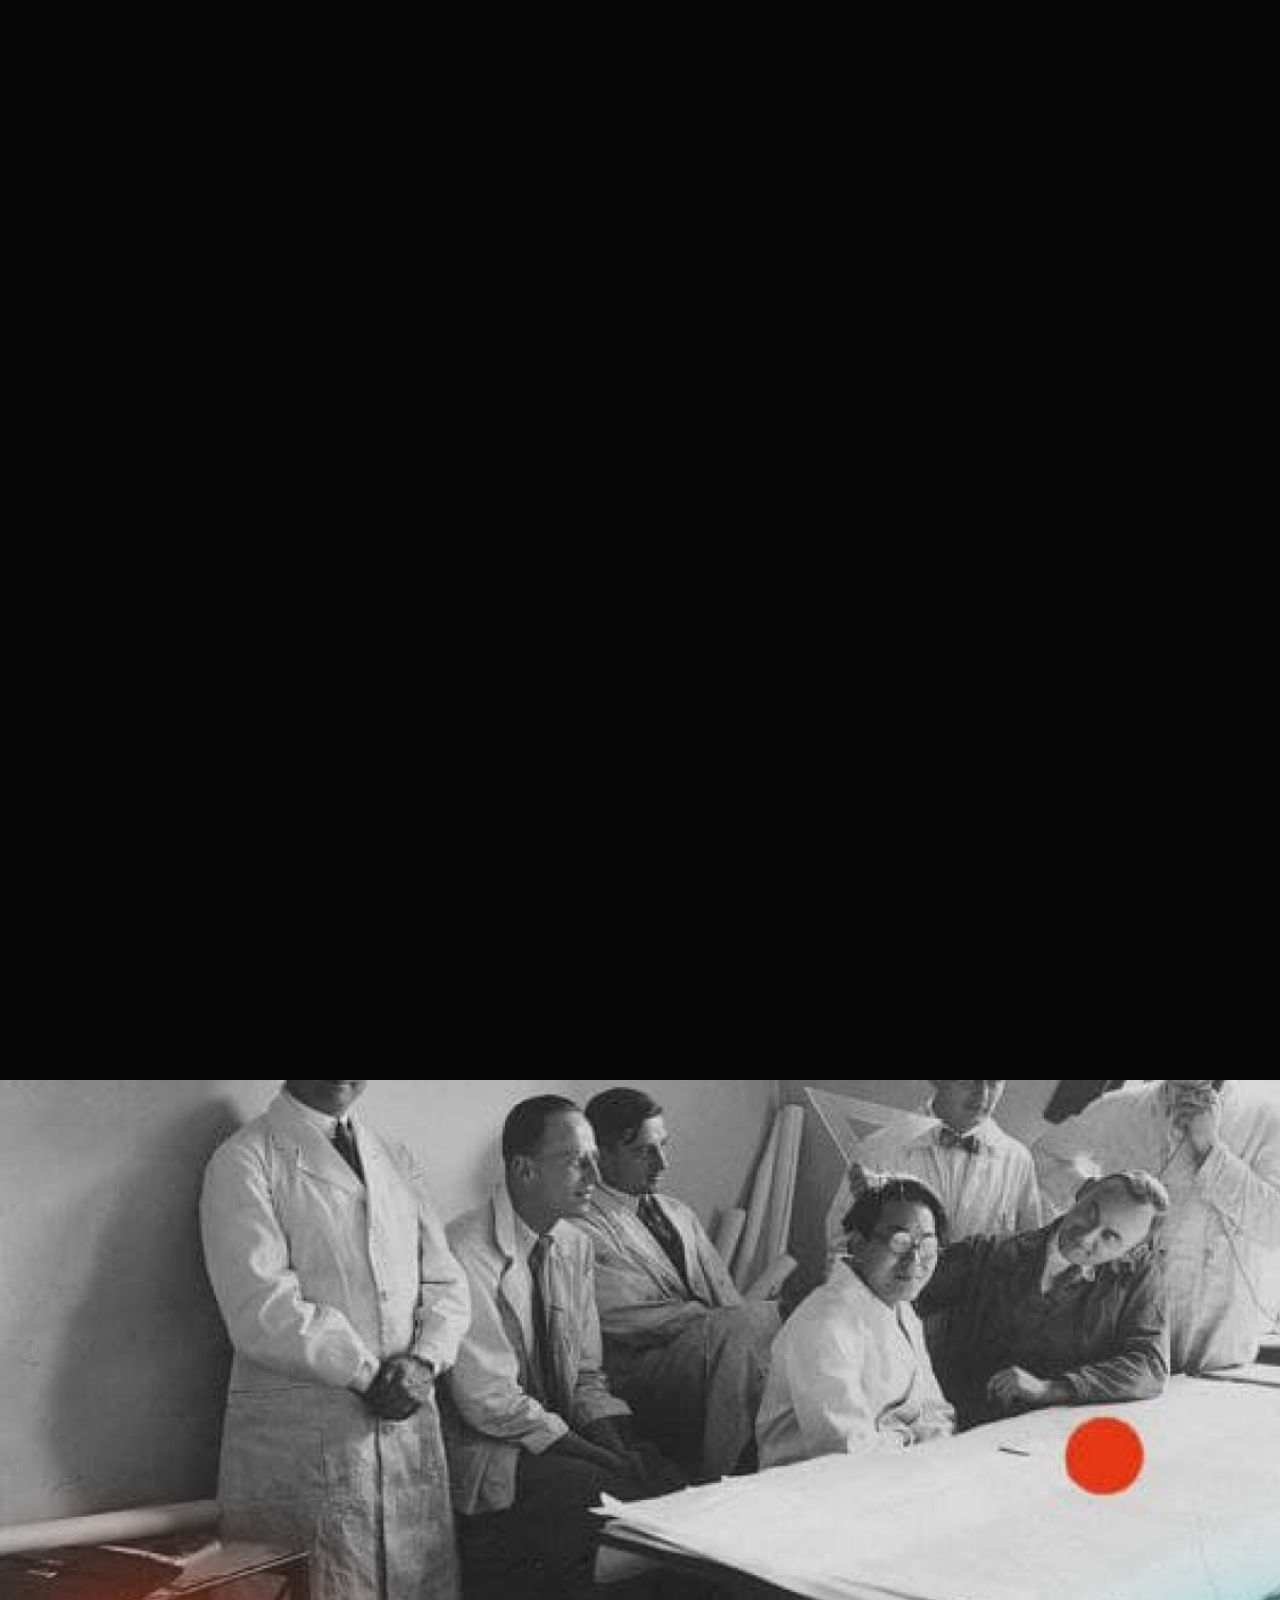
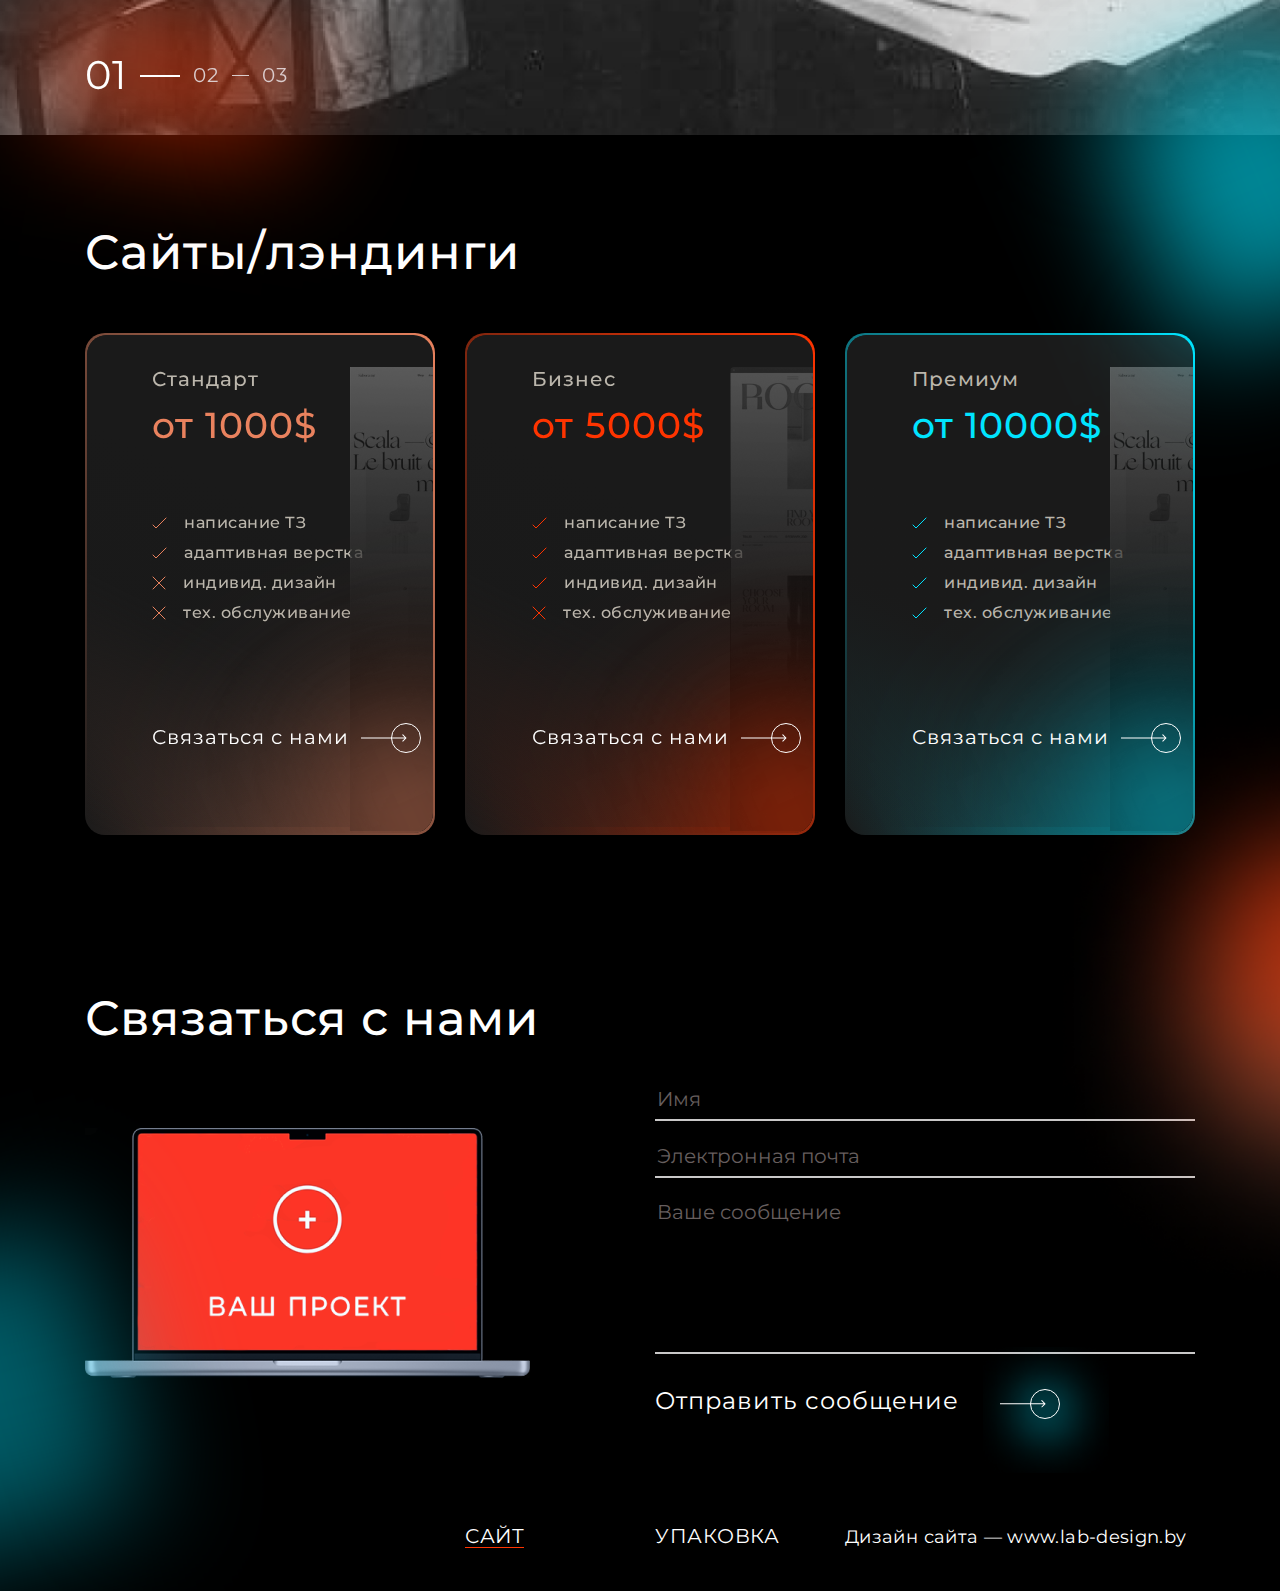
==== commit 31d029bc: "feat: add other sizes for devices" ====
--- a/index.html
+++ b/index.html
@@ -126,192 +126,198 @@
                     </h2>
                     <div class="prices__inner row">
                         <div class="col-lg-4 col-sm-6 col-12 ">
-                            <div class="prices__box prices__box--standart" >
-                                <div class="prices__box-spot--first"></div>
-                                <div class="prices__box-spot--second"></div>
-                                <img class="prices__box-img" src="./assets/prices/first-item.png" alt="standart">
-                                <span class="prices__box-name">Стандарт </span>
-                                <div class="prices__box-price">от 1000$</div>
-                                <ul class="prices__box-services">
-                                    <li>
-                                        <svg width="15" height="12" viewBox="0 0 15 12" fill="none"
-                                            xmlns="http://www.w3.org/2000/svg">
-                                            <path d="M1 8L4 11L14 1" stroke="#E9825E" stroke-linecap="round" />
-                                        </svg>
-                                        <span>
-                                            написание ТЗ
-                                        </span>
-                                    </li>
-                                    <li>
-                                        <svg width="15" height="12" viewBox="0 0 15 12" fill="none"
-                                            xmlns="http://www.w3.org/2000/svg">
-                                            <path d="M1 8L4 11L14 1" stroke="#E9825E" stroke-linecap="round" />
-                                        </svg>
-                                        <span>
-                                            адаптивная верстка
-                                        </span>
-                                    </li>
-                                    <li>
-                                        <svg width="14" height="14" viewBox="0 0 14 14" fill="none"
-                                            xmlns="http://www.w3.org/2000/svg">
-                                            <path d="M1 1L13 13M13 1L1 13" stroke="#E9825E" stroke-linecap="round" />
-                                        </svg>
-                                        <span>
-                                            индивид. дизайн
-                                        </span>
-
-                                    </li>
-                                    <li>
-                                        <svg width="14" height="14" viewBox="0 0 14 14" fill="none"
-                                            xmlns="http://www.w3.org/2000/svg">
-                                            <path d="M1 1L13 13M13 1L1 13" stroke="#E9825E" stroke-linecap="round" />
-                                        </svg>
-                                        <span>
-                                            тех. обслуживание
-                                        </span>
-                                    </li>
-                                </ul>
-                                <div class="prices__box-contact">
-                                    <span>Связаться с нами</span>
-                                    <a href="#contacts" class="prices__box-button">
-                                        <svg class="prices__box-arrow" width="46" height="8" viewBox="0 0 46 8"
-                                            fill="none" xmlns="http://www.w3.org/2000/svg">
-                                            <path
-                                                d="M45.3536 4.35355C45.5488 4.15829 45.5488 3.84171 45.3536 3.64645L42.1716 0.464466C41.9763 0.269204 41.6597 0.269204 41.4645 0.464466C41.2692 0.659728 41.2692 0.976311 41.4645 1.17157L44.2929 4L41.4645 6.82843C41.2692 7.02369 41.2692 7.34027 41.4645 7.53553C41.6597 7.7308 41.9763 7.7308 42.1716 7.53553L45.3536 4.35355ZM0 4.5H45V3.5H0V4.5Z"
-                                                fill="white" />
-                                        </svg>
-                                        <svg class="prices__box-circle" width="30" height="30" viewBox="0 0 30 30"
-                                            fill="none" xmlns="http://www.w3.org/2000/svg">
-                                            <circle cx="15" cy="15" r="14.5" stroke="white" />
-                                        </svg>
-                                    </a>
+                            <div class="prices__box-container prices__box-container--standart">
+                                <div class="prices__box prices__box--standart" >
+                                    <div class="prices__box-spot--first"></div>
+                                    <div class="prices__box-spot--second"></div>
+                                    <img class="prices__box-img" src="./assets/prices/first-item.png" alt="standart">
+                                    <span class="prices__box-name">Стандарт </span>
+                                    <div class="prices__box-price">от 1000$</div>
+                                    <ul class="prices__box-services">
+                                        <li>
+                                            <svg width="15" height="12" viewBox="0 0 15 12" fill="none"
+                                                xmlns="http://www.w3.org/2000/svg">
+                                                <path d="M1 8L4 11L14 1" stroke="#E9825E" stroke-linecap="round" />
+                                            </svg>
+                                            <span>
+                                                написание ТЗ
+                                            </span>
+                                        </li>
+                                        <li>
+                                            <svg width="15" height="12" viewBox="0 0 15 12" fill="none"
+                                                xmlns="http://www.w3.org/2000/svg">
+                                                <path d="M1 8L4 11L14 1" stroke="#E9825E" stroke-linecap="round" />
+                                            </svg>
+                                            <span>
+                                                адаптивная верстка
+                                            </span>
+                                        </li>
+                                        <li>
+                                            <svg width="14" height="14" viewBox="0 0 14 14" fill="none"
+                                                xmlns="http://www.w3.org/2000/svg">
+                                                <path d="M1 1L13 13M13 1L1 13" stroke="#E9825E" stroke-linecap="round" />
+                                            </svg>
+                                            <span>
+                                                индивид. дизайн
+                                            </span>
+    
+                                        </li>
+                                        <li>
+                                            <svg width="14" height="14" viewBox="0 0 14 14" fill="none"
+                                                xmlns="http://www.w3.org/2000/svg">
+                                                <path d="M1 1L13 13M13 1L1 13" stroke="#E9825E" stroke-linecap="round" />
+                                            </svg>
+                                            <span>
+                                                тех. обслуживание
+                                            </span>
+                                        </li>
+                                    </ul>
+                                    <div class="prices__box-contact">
+                                        <span>Связаться с нами</span>
+                                        <a href="#contacts" class="prices__box-button">
+                                            <svg class="prices__box-arrow" width="46" height="8" viewBox="0 0 46 8"
+                                                fill="none" xmlns="http://www.w3.org/2000/svg">
+                                                <path
+                                                    d="M45.3536 4.35355C45.5488 4.15829 45.5488 3.84171 45.3536 3.64645L42.1716 0.464466C41.9763 0.269204 41.6597 0.269204 41.4645 0.464466C41.2692 0.659728 41.2692 0.976311 41.4645 1.17157L44.2929 4L41.4645 6.82843C41.2692 7.02369 41.2692 7.34027 41.4645 7.53553C41.6597 7.7308 41.9763 7.7308 42.1716 7.53553L45.3536 4.35355ZM0 4.5H45V3.5H0V4.5Z"
+                                                    fill="white" />
+                                            </svg>
+                                            <svg class="prices__box-circle" width="30" height="30" viewBox="0 0 30 30"
+                                                fill="none" xmlns="http://www.w3.org/2000/svg">
+                                                <circle cx="15" cy="15" r="14.5" stroke="white" />
+                                            </svg>
+                                        </a>
+                                    </div>
                                 </div>
                             </div>
                         </div>
                         <div class="col-lg-4 col-sm-6 col-12">
-                            <div class="prices__box  prices__box--business">
-                                <div class="prices__box-spot--first"></div>
-                                <div class="prices__box-spot--second"></div>
-                                <img class="prices__box-img" src="./assets/prices/second-item.png" alt="business">
-
-                                <span class="prices__box-name">Бизнес</span>
-                                <div class="prices__box-price">от 5000$</div>
-                                <ul class="prices__box-services">
-                                    <li>
-                                        <svg width="15" height="12" viewBox="0 0 15 12" fill="none"
-                                            xmlns="http://www.w3.org/2000/svg">
-                                            <path d="M1 8L4 11L14 1" stroke="#FF3400" stroke-linecap="round" />
-                                        </svg>
-                                        <span>
-                                            написание ТЗ
-                                        </span>
-                                    </li>
-                                    <li>
-                                        <svg width="15" height="12" viewBox="0 0 15 12" fill="none"
-                                            xmlns="http://www.w3.org/2000/svg">
-                                            <path d="M1 8L4 11L14 1" stroke="#FF3400" stroke-linecap="round" />
-                                        </svg>
-                                        <span>
-                                            адаптивная верстка
-                                        </span>
-                                    </li>
-                                    <li>
-                                        <svg width="15" height="12" viewBox="0 0 15 12" fill="none"
-                                            xmlns="http://www.w3.org/2000/svg">
-                                            <path d="M1 8L4 11L14 1" stroke="#FF3400" stroke-linecap="round" />
-                                        </svg>
-                                        <span>
-                                            индивид. дизайн
-                                        </span>
-
-                                    </li>
-                                    <li>
-                                        <svg width="14" height="14" viewBox="0 0 14 14" fill="none"
-                                            xmlns="http://www.w3.org/2000/svg">
-                                            <path d="M1 1L13 13M13 1L1 13" stroke="#FF3400" stroke-linecap="round" />
-                                        </svg>
-                                        <span>
-                                            тех. обслуживание
-                                        </span>
-                                    </li>
-                                </ul>
-                                <div class="prices__box-contact">
-                                    <span>Связаться с нами</span>
-                                    <a href="#contacts" class="prices__box-button">
-                                        <svg class="prices__box-arrow" width="46" height="8" viewBox="0 0 46 8"
-                                            fill="none" xmlns="http://www.w3.org/2000/svg">
-                                            <path
-                                                d="M45.3536 4.35355C45.5488 4.15829 45.5488 3.84171 45.3536 3.64645L42.1716 0.464466C41.9763 0.269204 41.6597 0.269204 41.4645 0.464466C41.2692 0.659728 41.2692 0.976311 41.4645 1.17157L44.2929 4L41.4645 6.82843C41.2692 7.02369 41.2692 7.34027 41.4645 7.53553C41.6597 7.7308 41.9763 7.7308 42.1716 7.53553L45.3536 4.35355ZM0 4.5H45V3.5H0V4.5Z"
-                                                fill="white" />
-                                        </svg>
-                                        <svg class="prices__box-circle" width="30" height="30" viewBox="0 0 30 30"
-                                            fill="none" xmlns="http://www.w3.org/2000/svg">
-                                            <circle cx="15" cy="15" r="14.5" stroke="white" />
-                                        </svg>
-                                    </a>
+                            <div class="prices__box-container prices__box-container--business ">
+                                <div class="prices__box  prices__box--business">
+                                    <div class="prices__box-spot--first"></div>
+                                    <div class="prices__box-spot--second"></div>
+                                    <img class="prices__box-img" src="./assets/prices/second-item.png" alt="business">
+    
+                                    <span class="prices__box-name">Бизнес</span>
+                                    <div class="prices__box-price">от 5000$</div>
+                                    <ul class="prices__box-services">
+                                        <li>
+                                            <svg width="15" height="12" viewBox="0 0 15 12" fill="none"
+                                                xmlns="http://www.w3.org/2000/svg">
+                                                <path d="M1 8L4 11L14 1" stroke="#FF3400" stroke-linecap="round" />
+                                            </svg>
+                                            <span>
+                                                написание ТЗ
+                                            </span>
+                                        </li>
+                                        <li>
+                                            <svg width="15" height="12" viewBox="0 0 15 12" fill="none"
+                                                xmlns="http://www.w3.org/2000/svg">
+                                                <path d="M1 8L4 11L14 1" stroke="#FF3400" stroke-linecap="round" />
+                                            </svg>
+                                            <span>
+                                                адаптивная верстка
+                                            </span>
+                                        </li>
+                                        <li>
+                                            <svg width="15" height="12" viewBox="0 0 15 12" fill="none"
+                                                xmlns="http://www.w3.org/2000/svg">
+                                                <path d="M1 8L4 11L14 1" stroke="#FF3400" stroke-linecap="round" />
+                                            </svg>
+                                            <span>
+                                                индивид. дизайн
+                                            </span>
+    
+                                        </li>
+                                        <li>
+                                            <svg width="14" height="14" viewBox="0 0 14 14" fill="none"
+                                                xmlns="http://www.w3.org/2000/svg">
+                                                <path d="M1 1L13 13M13 1L1 13" stroke="#FF3400" stroke-linecap="round" />
+                                            </svg>
+                                            <span>
+                                                тех. обслуживание
+                                            </span>
+                                        </li>
+                                    </ul>
+                                    <div class="prices__box-contact">
+                                        <span>Связаться с нами</span>
+                                        <a href="#contacts" class="prices__box-button">
+                                            <svg class="prices__box-arrow" width="46" height="8" viewBox="0 0 46 8"
+                                                fill="none" xmlns="http://www.w3.org/2000/svg">
+                                                <path
+                                                    d="M45.3536 4.35355C45.5488 4.15829 45.5488 3.84171 45.3536 3.64645L42.1716 0.464466C41.9763 0.269204 41.6597 0.269204 41.4645 0.464466C41.2692 0.659728 41.2692 0.976311 41.4645 1.17157L44.2929 4L41.4645 6.82843C41.2692 7.02369 41.2692 7.34027 41.4645 7.53553C41.6597 7.7308 41.9763 7.7308 42.1716 7.53553L45.3536 4.35355ZM0 4.5H45V3.5H0V4.5Z"
+                                                    fill="white" />
+                                            </svg>
+                                            <svg class="prices__box-circle" width="30" height="30" viewBox="0 0 30 30"
+                                                fill="none" xmlns="http://www.w3.org/2000/svg">
+                                                <circle cx="15" cy="15" r="14.5" stroke="white" />
+                                            </svg>
+                                        </a>
+                                    </div>
                                 </div>
                             </div>
                         </div>
                         <div class="col-lg-4 col-sm-6 col-12">
-                            <div class="prices__box  prices__box--premium ">
-                                <div class="prices__box-spot--first"></div>
-                                <div class="prices__box-spot--second"></div>
-                                <img class="prices__box-img" src="./assets/prices/third-item.png" alt="premium">
-                                <span class="prices__box-name">Премиум</span>
-                                <div class="prices__box-price">от 10000$</div>
-                                <ul class="prices__box-services">
-                                    <li>
-                                        <svg width="15" height="12" viewBox="0 0 15 12" fill="none"
-                                            xmlns="http://www.w3.org/2000/svg">
-                                            <path d="M1 8L4 11L14 1" stroke="#00E4FF" stroke-linecap="round" />
-                                        </svg>
-                                        <span>
-                                            написание ТЗ
-                                        </span>
-                                    </li>
-                                    <li>
-                                        <svg width="15" height="12" viewBox="0 0 15 12" fill="none"
-                                            xmlns="http://www.w3.org/2000/svg">
-                                            <path d="M1 8L4 11L14 1" stroke="#00E4FF" stroke-linecap="round" />
-                                        </svg>
-                                        <span>
-                                            адаптивная верстка
-                                        </span>
-                                    </li>
-                                    <li>
-                                        <svg width="15" height="12" viewBox="0 0 15 12" fill="none"
-                                            xmlns="http://www.w3.org/2000/svg">
-                                            <path d="M1 8L4 11L14 1" stroke="#00E4FF" stroke-linecap="round" />
-                                        </svg>
-                                        <span>
-                                            индивид. дизайн
-                                        </span>
-
-                                    </li>
-                                    <li>
-                                        <svg width="15" height="12" viewBox="0 0 15 12" fill="none"
-                                            xmlns="http://www.w3.org/2000/svg">
-                                            <path d="M1 8L4 11L14 1" stroke="#00E4FF" stroke-linecap="round" />
-                                        </svg>
-                                        <span>
-                                            тех. обслуживание
-                                        </span>
-                                    </li>
-                                </ul>
-                                <div class="prices__box-contact">
-                                    <span>Связаться с нами</span>
-                                    <a href="#contacts" class="prices__box-button">
-                                        <svg class="prices__box-arrow" width="46" height="8" viewBox="0 0 46 8"
-                                            fill="none" xmlns="http://www.w3.org/2000/svg">
-                                            <path
-                                                d="M45.3536 4.35355C45.5488 4.15829 45.5488 3.84171 45.3536 3.64645L42.1716 0.464466C41.9763 0.269204 41.6597 0.269204 41.4645 0.464466C41.2692 0.659728 41.2692 0.976311 41.4645 1.17157L44.2929 4L41.4645 6.82843C41.2692 7.02369 41.2692 7.34027 41.4645 7.53553C41.6597 7.7308 41.9763 7.7308 42.1716 7.53553L45.3536 4.35355ZM0 4.5H45V3.5H0V4.5Z"
-                                                fill="white" />
-                                        </svg>
-                                        <svg class="prices__box-circle" width="30" height="30" viewBox="0 0 30 30"
-                                            fill="none" xmlns="http://www.w3.org/2000/svg">
-                                            <circle cx="15" cy="15" r="14.5" stroke="white" />
-                                        </svg>
-                                    </a>
+                            <div class="prices__box-container prices__box-container--premium">
+                                <div class="prices__box  prices__box--premium ">
+                                    <div class="prices__box-spot--first"></div>
+                                    <div class="prices__box-spot--second"></div>
+                                    <img class="prices__box-img" src="./assets/prices/third-item.png" alt="premium">
+                                    <span class="prices__box-name">Премиум</span>
+                                    <div class="prices__box-price">от 10000$</div>
+                                    <ul class="prices__box-services">
+                                        <li>
+                                            <svg width="15" height="12" viewBox="0 0 15 12" fill="none"
+                                                xmlns="http://www.w3.org/2000/svg">
+                                                <path d="M1 8L4 11L14 1" stroke="#00E4FF" stroke-linecap="round" />
+                                            </svg>
+                                            <span>
+                                                написание ТЗ
+                                            </span>
+                                        </li>
+                                        <li>
+                                            <svg width="15" height="12" viewBox="0 0 15 12" fill="none"
+                                                xmlns="http://www.w3.org/2000/svg">
+                                                <path d="M1 8L4 11L14 1" stroke="#00E4FF" stroke-linecap="round" />
+                                            </svg>
+                                            <span>
+                                                адаптивная верстка
+                                            </span>
+                                        </li>
+                                        <li>
+                                            <svg width="15" height="12" viewBox="0 0 15 12" fill="none"
+                                                xmlns="http://www.w3.org/2000/svg">
+                                                <path d="M1 8L4 11L14 1" stroke="#00E4FF" stroke-linecap="round" />
+                                            </svg>
+                                            <span>
+                                                индивид. дизайн
+                                            </span>
+    
+                                        </li>
+                                        <li>
+                                            <svg width="15" height="12" viewBox="0 0 15 12" fill="none"
+                                                xmlns="http://www.w3.org/2000/svg">
+                                                <path d="M1 8L4 11L14 1" stroke="#00E4FF" stroke-linecap="round" />
+                                            </svg>
+                                            <span>
+                                                тех. обслуживание
+                                            </span>
+                                        </li>
+                                    </ul>
+                                    <div class="prices__box-contact">
+                                        <span>Связаться с нами</span>
+                                        <a href="#contacts" class="prices__box-button">
+                                            <svg class="prices__box-arrow" width="46" height="8" viewBox="0 0 46 8"
+                                                fill="none" xmlns="http://www.w3.org/2000/svg">
+                                                <path
+                                                    d="M45.3536 4.35355C45.5488 4.15829 45.5488 3.84171 45.3536 3.64645L42.1716 0.464466C41.9763 0.269204 41.6597 0.269204 41.4645 0.464466C41.2692 0.659728 41.2692 0.976311 41.4645 1.17157L44.2929 4L41.4645 6.82843C41.2692 7.02369 41.2692 7.34027 41.4645 7.53553C41.6597 7.7308 41.9763 7.7308 42.1716 7.53553L45.3536 4.35355ZM0 4.5H45V3.5H0V4.5Z"
+                                                    fill="white" />
+                                            </svg>
+                                            <svg class="prices__box-circle" width="30" height="30" viewBox="0 0 30 30"
+                                                fill="none" xmlns="http://www.w3.org/2000/svg">
+                                                <circle cx="15" cy="15" r="14.5" stroke="white" />
+                                            </svg>
+                                        </a>
+                                    </div>
                                 </div>
                             </div>
                         </div>
@@ -405,14 +411,6 @@
                 </div>
             </div>
         </footer>
-
-
-
-        <div class="gradient-box">
-
-
-
-        </div>
 </body>
 <div id="preloader">
     <div id="loader">
@@ -428,11 +426,7 @@
 </div>
 
 
-<script
-      src="https://code.jquery.com/jquery-3.6.0.min.js"
-      integrity="sha256-/xUj+3OJU5yExlq6GSYGSHk7tPXikynS7ogEvDej/m4="
-      crossorigin="anonymous"
-    ></script>
+<script src="js/jquery-3.2.1.min.js"></script>
 <script src="js/plugins.js"></script>
 <script src="js/main.js"></script>
 <script src="js/scroll.js"></script>
--- a/css/style.css
+++ b/css/style.css
@@ -237,7 +237,6 @@
   position: absolute;
   width: 222.48px;
   height: 245.12px;
-  z-index: 2;
   -webkit-transform: translateY(-50%);
           transform: translateY(-50%);
   top: 587px;
@@ -345,11 +344,11 @@
 }
 
 .header--packing .header__menu-link.active::after {
-  background: #FFAE00;
+  background: #ffae00;
 }
 
 .header--packing .header__menu-link::after {
-  background: #FFAE00;
+  background: #ffae00;
 }
 
 .header__menu-link.active::after {
@@ -357,7 +356,7 @@
   content: "";
   width: 100%;
   height: 1px;
-  background: #FF3400;
+  background: #ff3400;
   bottom: 0;
   left: 0;
 }
@@ -367,7 +366,7 @@
   content: "";
   width: 0%;
   height: 1px;
-  background: #FF3400;
+  background: #ff3400;
   bottom: 0;
   left: 0;
   -webkit-transform-origin: left;
@@ -803,7 +802,7 @@
 }
 
 .slider {
-  background: #1A1A1A;
+  background: #1a1a1a;
   height: 100vh;
   position: relative;
 }
@@ -1006,7 +1005,7 @@
 }
 
 .prices--packing .prices__box--standart .prices__box-price {
-  color: #FFD373;
+  color: #ffd373;
 }
 
 .prices--packing .prices__box--standart .prices__box-spot--first {
@@ -1019,28 +1018,7 @@
   position: absolute;
   inset: 0;
   padding: 2px;
-  background: linear-gradient(60deg, #1a1a1a, #FFD373);
-  -webkit-mask-composite: exclude;
-          mask-composite: exclude;
-  overflow: hidden;
-}
-
-.prices--packing .prices__box--business .prices__box-price {
-  color: #FFAE00;
-}
-
-.prices--packing .prices__box--business .prices__box-spot--first {
-  background: rgba(255, 174, 0, 0.8);
-}
-
-.prices--packing .prices__box--business::before {
-  border-radius: 20px;
-  content: "";
-  position: absolute;
-  inset: 0;
-  padding: 2px;
-  background: linear-gradient(60deg, #1a1a1a, #FFAE00);
-  background: -webkit-linear-gradient(60deg, #1a1a1a, #FFAE00);
+  background: linear-gradient(60deg, #1a1a1a, #ffd373);
   -webkit-mask: -webkit-gradient(linear, left top, left bottom, color-stop(0, #fff)) content-box, -webkit-gradient(linear, left top, left bottom, color-stop(0, #fff));
   -webkit-mask: linear-gradient(#fff 0 0) content-box, linear-gradient(#fff 0 0);
   -webkit-mask-composite: xor;
@@ -1048,8 +1026,31 @@
   overflow: hidden;
 }
 
+.prices--packing .prices__box--business .prices__box-price {
+  color: #ffae00;
+}
+
+.prices--packing .prices__box--business .prices__box-spot--first {
+  background: rgba(255, 174, 0, 0.8);
+}
+
+.prices--packing .prices__box--business::before {
+  border-radius: 20px;
+  content: "";
+  position: absolute;
+  inset: 0;
+  padding: 2px;
+  background: linear-gradient(60deg, #1a1a1a, #ffae00);
+  background: -webkit-linear-gradient(60deg, #1a1a1a, #ffae00);
+  -webkit-mask: -webkit-gradient(linear, left top, left bottom, color-stop(0, #fff)) content-box, -webkit-gradient(linear, left top, left bottom, color-stop(0, #fff));
+  -webkit-mask: linear-gradient(#fff 0 0) content-box, linear-gradient(#fff 0 0);
+  -webkit-mask-composite: xor;
+  mask-composite: exclude;
+  overflow: hidden;
+}
+
 .prices--packing .prices__box--premium .prices__box-price {
-  color: #00E4FF;
+  color: #00e4ff;
 }
 
 .prices--packing .prices__box--premium .prices__box-spot--first {
@@ -1062,8 +1063,8 @@
   position: absolute;
   inset: 0;
   padding: 2px;
-  background: linear-gradient(60deg, #1a1a1a, #00E4FF);
-  background: -webkit-linear-gradient(60deg, #1a1a1a, #00E4FF);
+  background: linear-gradient(60deg, #1a1a1a, #00e4ff);
+  background: -webkit-linear-gradient(60deg, #1a1a1a, #00e4ff);
   -webkit-mask: -webkit-gradient(linear, left top, left bottom, color-stop(0, #fff)) content-box, -webkit-gradient(linear, left top, left bottom, color-stop(0, #fff));
   -webkit-mask: linear-gradient(#fff 0 0) content-box, linear-gradient(#fff 0 0);
   -webkit-mask-composite: xor;
@@ -1101,60 +1102,42 @@
   overflow: hidden;
   border-image-slice: 1;
   position: relative;
-  background-image: linear-gradient(206.1deg, #1A1A1A 38.17%, rgba(26, 26, 26, 0.977429) 60.78%, rgba(0, 0, 0, 0) 98.34%);
+  background-image: linear-gradient(206.1deg, #1a1a1a 38.17%, rgba(26, 26, 26, 0.977429) 60.78%, rgba(0, 0, 0, 0) 98.34%);
   padding-left: 65px;
   padding-top: 32px;
   padding-bottom: 75px;
   position: relative;
-  background-image: linear-gradient(206.1deg, #1A1A1A 38.17%, rgba(26, 26, 26, 0.977429) 60.78%, rgba(0, 0, 0, 0) 98.34%);
+  background-image: linear-gradient(206.1deg, #1a1a1a 38.17%, rgba(26, 26, 26, 0.977429) 60.78%, rgba(0, 0, 0, 0) 98.34%);
   padding-left: 65px;
   padding-top: 32px;
   padding-bottom: 75px;
 }
 
-.prices__box--standart::before {
+.prices__box-container {
+  position: relative;
+  padding: 2px;
   border-radius: 20px;
+}
+
+.prices__box-container::before {
+  position: absolute;
   content: "";
-  position: absolute;
-  inset: 0;
-  padding: 2px;
+  width: 98%;
+  height: 98%;
+  border-radius: 20px;
+  background-image: linear-gradient(206.1deg, #1a1a1a 38.17%, rgba(26, 26, 26, 0.977429) 60.78%, rgba(0, 0, 0, 0) 98.34%);
+}
+
+.prices__box-container--standart {
   background: linear-gradient(60deg, #1a1a1a, #E9825E);
-  background: -webkit-linear-gradient(60deg, #1a1a1a, #E9825E);
-  -webkit-mask: -webkit-gradient(linear, left top, left bottom, color-stop(0, #fff)) content-box, -webkit-gradient(linear, left top, left bottom, color-stop(0, #fff));
-  -webkit-mask: linear-gradient(#fff 0 0) content-box, linear-gradient(#fff 0 0);
-  -webkit-mask-composite: xor;
-  mask-composite: exclude;
-  overflow: hidden;
-}
-
-.prices__box--business::before {
-  border-radius: 20px;
-  content: "";
-  position: absolute;
-  inset: 0;
-  padding: 2px;
-  background: linear-gradient(60deg, #1a1a1a, #FF3400);
-  background: -webkit-linear-gradient(60deg, #1a1a1a, #FF3400);
-  -webkit-mask: -webkit-gradient(linear, left top, left bottom, color-stop(0, #fff)) content-box, -webkit-gradient(linear, left top, left bottom, color-stop(0, #fff));
-  -webkit-mask: linear-gradient(#fff 0 0) content-box, linear-gradient(#fff 0 0);
-  -webkit-mask-composite: xor;
-  mask-composite: exclude;
-  overflow: hidden;
-}
-
-.prices__box--premium::before {
-  border-radius: 20px;
-  content: "";
-  position: absolute;
-  inset: 0;
-  padding: 2px;
-  background: linear-gradient(60deg, #1a1a1a, #00E4FF);
-  background: -webkit-linear-gradient(60deg, #1a1a1a, #00E4FF);
-  -webkit-mask: -webkit-gradient(linear, left top, left bottom, color-stop(0, #fff)) content-box, -webkit-gradient(linear, left top, left bottom, color-stop(0, #fff));
-  -webkit-mask: linear-gradient(#fff 0 0) content-box, linear-gradient(#fff 0 0);
-  -webkit-mask-composite: xor;
-  mask-composite: exclude;
-  overflow: hidden;
+}
+
+.prices__box-container--business {
+  background: linear-gradient(60deg, #1a1a1a, #ff3400);
+}
+
+.prices__box-container--premium {
+  background: linear-gradient(60deg, #1a1a1a, #00e4ff);
 }
 
 .prices__box-img {
@@ -1171,7 +1154,7 @@
 }
 
 .prices__box--business .prices__box-price {
-  color: #FF3400;
+  color: #ff3400;
 }
 
 .prices__box--business .prices__box-spot--first {
@@ -1179,7 +1162,7 @@
 }
 
 .prices__box--premium .prices__box-price {
-  color: #00E4FF;
+  color: #00e4ff;
 }
 
 .prices__box--premium .prices__box-spot--first {
@@ -1430,10 +1413,10 @@
 }
 
 @media screen and (max-width: 991px) {
-  .prices__box:first-child {
+  .prices__box-container:first-child {
     margin-bottom: 40px;
   }
-  .prices__box:nth-child(2) {
+  .prices__box-container:nth-child(2) {
     margin-bottom: 40px;
   }
   .prices {
@@ -1492,10 +1475,10 @@
   .prices .spot {
     bottom: 100.9px;
   }
-  .prices__box:first-child {
+  .prices__box-container:first-child {
     margin-bottom: 27px;
   }
-  .prices__box:nth-child(2) {
+  .prices__box-container:nth-child(2) {
     margin-bottom: 27px;
   }
   .prices__box {
@@ -1550,10 +1533,10 @@
     padding-top: 65px;
     padding-bottom: 70px;
   }
-  .prices__box:first-child {
+  .prices__box-container:first-child {
     margin-bottom: 30px;
   }
-  .prices__box:nth-child(2) {
+  .prices__box-container:nth-child(2) {
     margin-bottom: 30px;
   }
   .prices__title {
@@ -1605,7 +1588,7 @@
 .contacts--packing input:focus:not([type=submit]),
 .contacts--packing textarea:focus {
   outline: none;
-  border-bottom: 2px solid #FFAE00 !important;
+  border-bottom: 2px solid #ffae00 !important;
 }
 
 .contacts--packing .contactForm__box {
@@ -1712,7 +1695,7 @@
 .contacts input:focus:not([type=submit]),
 .contacts textarea:focus {
   outline: none;
-  border-bottom: 2px solid #FF3400;
+  border-bottom: 2px solid #ff3400;
 }
 
 .contacts textarea {
@@ -1920,7 +1903,7 @@
   padding: 0 10px;
   margin: 0;
   color: #FFFFFF;
-  background: #FFAE00;
+  background: #ffae00;
 }
 
 .contacts--packing .form-field label::after {
@@ -1931,7 +1914,7 @@
   margin-top: -6px;
   border-top: 5px solid transparent;
   border-bottom: 5px solid transparent;
-  border-right: 5px solid #FFAE00;
+  border-right: 5px solid #ffae00;
 }
 
 .form-field label {
@@ -1946,7 +1929,7 @@
   padding: 0 10px;
   margin: 0;
   color: #FFFFFF;
-  background: #FF3400;
+  background: #ff3400;
 }
 
 .form-field #contactMessage-error {
@@ -1961,11 +1944,11 @@
   margin-top: -6px;
   border-top: 5px solid transparent;
   border-bottom: 5px solid transparent;
-  border-right: 5px solid #FF3400;
+  border-right: 5px solid #ff3400;
 }
 
 .footer--packing .footer__link::after {
-  background: #FFAE00;
+  background: #ffae00;
 }
 
 .footer--packing .footer__link.active::after {
@@ -1973,7 +1956,7 @@
   content: "";
   width: 100%;
   height: 1px;
-  background: #FFAE00;
+  background: #ffae00;
   bottom: 0;
   left: 0;
 }
@@ -1987,7 +1970,7 @@
   content: "";
   width: 100%;
   height: 1px;
-  background: #FF3400;
+  background: #ff3400;
   bottom: 0;
   left: 0;
 }
@@ -1997,7 +1980,7 @@
   content: "";
   width: 0%;
   height: 1px;
-  background: #FF3400;
+  background: #ff3400;
   bottom: 0;
   left: 0;
   -webkit-transition: .5s;
